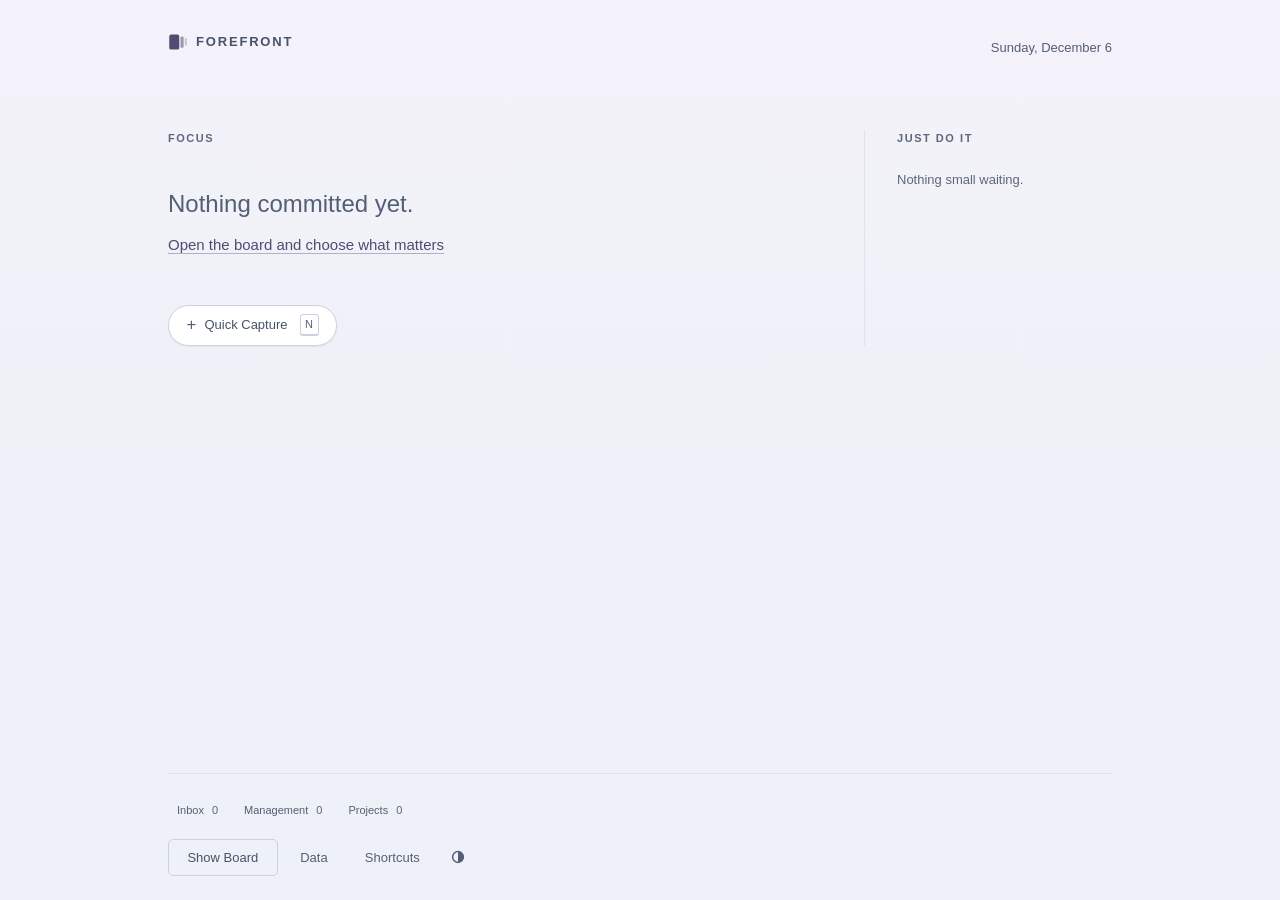
==== forefront.html @ 7439f14d "Ship the whole app as one file, and stop implying a server is required A user reading the README con" ====
<!--
  Forefront — the entire application in one file.

  GENERATED by tools/build-single-file.js. Do not edit this file; edit the
  sources in css/ and js/ and build it again. It is byte-identical to opening
  index.html from the full folder, with the two stylesheets and eleven scripts
  inlined in place.

  No build step is needed to RUN Forefront — the folder works as it is. This
  file exists for machines where you cannot install anything and would rather
  keep one file in a synced folder than a directory of them.

  Everything still runs locally in your browser. It makes no network requests
  of any kind and sends nothing anywhere.
-->
<!DOCTYPE html>
<html lang="en" data-accent="slate">
<head>
  <meta charset="utf-8">
  <meta name="viewport" content="width=device-width, initial-scale=1">
  <title>Forefront</title>
  <meta name="description" content="Keep what matters in front of you.">
  <meta name="color-scheme" content="light dark">

  <!-- The theme, applied before the first paint.

       Every other script in this file is a deferred classic script, and this
       one deliberately is not. Deferred scripts run after the document is
       parsed, which is late enough for the browser to have painted a white
       page — so a dark-mode user opening their start page twenty times a day
       would get twenty white flashes. There is no way to fix that from inside
       the boot sequence; it has to happen here.

       js/theme.js is the authority on the theme and duplicates this logic.
       Keeping these eight lines in step with it is the price of no flash. The
       key below is C.LS_THEME_KEY in js/constants.js. -->
  <script>
    (function () {
      var pref = 'system';
      try {
        var stored = localStorage.getItem('forefront.theme.v1');
        if (stored === 'light' || stored === 'dark' || stored === 'system') pref = stored;
      } catch (e) { /* Safari refuses storage to file:// pages; follow the system */ }
      var dark = pref === 'dark' || (pref === 'system' && window.matchMedia &&
                 window.matchMedia('(prefers-color-scheme: dark)').matches);
      var root = document.documentElement;
      root.setAttribute('data-theme', dark ? 'dark' : 'light');
      root.setAttribute('data-theme-pref', pref);
    })();
  </script>

  <!-- No network requests, ever. No fonts, no analytics, no CDN. Forefront
       works identically offline and on a plane. -->
  <style>
/* ===== css/tokens.css ===== */
/**
 * Forefront — design tokens.
 *
 * Every colour, size and spacing value in the application is named here. No
 * component stylesheet contains a literal colour. Dropping in a completely
 * different professional palette should mean editing this file and nothing
 * else.
 *
 * Two themes: light, and the dark block near the foot of this file. Every token
 * that carries colour is defined in both. Nothing else about the app changes —
 * no layout, no type, no hierarchy — so a screenshot of one is the other with
 * the lights off.
 *
 * Contrast: every text token clears WCAG AA (4.5:1) against EVERY surface it
 * can land on — white, the page, the subtle surface, the hover fill, the two
 * meaning washes and all five weekly washes — not merely against white. Worst
 * case of that set, in light:
 *
 *   --text-primary    #172033   14.6:1
 *   --text-secondary  #475569    6.8:1
 *   --text-muted      #55637a    5.5:1
 *   --text-faint      #5f6d80    4.7:1
 *
 * There is deliberately no sub-AA tier. An earlier draft had one, annotated
 * "decoration only, never information", and then used it for dates, counts,
 * hints and a button label — which is how that kind of token always ends up
 * being used. Quietness here comes from size and weight instead.
 *
 * Two themes × five accent families × every surface is several hundred pairs,
 * which is more than anyone will re-check by hand after nudging one hex, so it
 * is checked mechanically:  node tools/check-contrast.js
 */

:root {
  /* Tells the browser to render form controls, scrollbars and the <dialog>
     backdrop to match. Without it, dark mode has light scrollbars. */
  color-scheme: light;

  /* ---- Surfaces ---------------------------------------------------- */
  --bg-page:           #eef1f7;
  --bg-surface:        #ffffff;
  --bg-surface-subtle: #e6ebf3;
  --bg-overlay:        rgba(20, 28, 45, 0.30);

  /* The fill under a hovered button, count or menu row. Separate from
     --bg-surface-subtle, which it matches exactly here, because the two want
     opposite things in dark: a recessed panel goes darker, a hover goes
     lighter. Sharing one token made hovering a card's menu row dim it. */
  --bg-hover:          #e2e8f2;

  /* ---- Text -------------------------------------------------------- */
  --text-primary:   #1a2436;
  --text-secondary: #465369;
  --text-muted:     #545f75;
  --text-faint:     #5b677d;
  --text-inverse:   #ffffff;

  /* ---- Accents ----------------------------------------------------- *
   * Overridden per week by the [data-accent] blocks at the foot of this
   * file. Only these four move; everything above stays fixed so that
   * contrast and hierarchy never change with the week.                  */
  --accent-primary:   #3d5a80;
  --accent-strong:    #2d4562;
  --accent-secondary: #6a4a58;
  --focus-wash:       #f2f5fb;

  /* ---- Lines and depth --------------------------------------------- */
  --border-subtle:  #dee4ef;
  --border-muted:   #cad2e0;
  --border-strong:  #aab4c6;

  /* The soft halo on a focused text field. Kept out of the weekly rotation:
     it is three translucent pixels and nobody will ever notice it change hue,
     but every family would need a value and one of them would drift. */
  --ring:           rgba(61, 90, 128, 0.16);
  --shadow-card:    0 1px 2px rgba(20, 28, 45, 0.06);
  --shadow-raised:  0 2px 5px rgba(20, 28, 45, 0.08);
  --shadow-drag:    0 10px 26px rgba(20, 28, 45, 0.18);
  --shadow-dialog:  0 18px 48px rgba(20, 28, 45, 0.22);

  /* ---- Meaning ----------------------------------------------------- */
  --danger:      #97303c;
  --danger-wash: #fbf2f3;
  --ok:          #2c6a51;
  --warn:        #825c19;
  --warn-wash:   #fbf6ed;

  /* ---- Type -------------------------------------------------------- *
   * A system stack. Segoe UI on Windows 11, SF on macOS. No web fonts,
   * so nothing to download and nothing to fail offline.                 */
  --font-ui: -apple-system, BlinkMacSystemFont, "Segoe UI Variable Text",
             "Segoe UI", Roboto, "Helvetica Neue", Arial, sans-serif;

  --size-xs:  0.6875rem;   /* 11px — ages, counts             */
  --size-sm:  0.8125rem;   /* 13px — secondary labels         */
  --size-md:  0.9375rem;   /* 15px — card titles, body        */
  --size-lg:  1.0625rem;   /* 17px — lane headings            */
  --size-input: 1.25rem;   /* 20px — Quick Capture, still note-sized  */
  --size-xl:  1.5rem;      /* 24px — commitments              */
  --size-2xl: 1.875rem;    /* 30px — commitments, roomy       */

  --weight-normal: 400;
  --weight-medium: 500;
  --weight-semi:   600;

  --leading-tight: 1.25;
  --leading-normal: 1.5;
  --tracking-wide: 0.08em;
  --tracking-wider: 0.14em;

  /* ---- Space ------------------------------------------------------- */
  --space-1: 0.25rem;
  --space-2: 0.5rem;
  --space-3: 0.75rem;
  --space-4: 1rem;
  --space-5: 1.5rem;
  --space-6: 2rem;
  --space-7: 3rem;
  --space-8: 4.5rem;

  --radius-sm: 3px;
  --radius-md: 5px;
  --radius-lg: 8px;

  /* ---- Board geometry ---------------------------------------------- */
  --lane-base-width: 17.5rem;
  --lane-gap: var(--space-4);
  --board-max: 96rem;
  --focus-max: 62rem;
  --focus-aside: 15.5rem;

  /* ---- Motion ------------------------------------------------------ */
  --ease: cubic-bezier(0.2, 0, 0.2, 1);
  --dur-fast: 90ms;
  --dur-normal: 160ms;
  --dur-view: 220ms;
}

/**
 * Weekly accent families.
 *
 * One is chosen from the calendar week number, so Forefront looks very slightly
 * different on Monday than it did the Monday before, and identical all week on
 * every machine. Nothing moves and no text changes contrast — only the accent
 * hue and the wash behind Focus. It is enough to stop the page becoming
 * wallpaper and not enough to notice as a "theme".
 *
 * All five are cool — blue, teal-blue, indigo, grey-blue, violet-grey. Two of
 * them used to be maroon and burgundy, on the theory that warmth added
 * variety; what it actually added was one week in five that felt like a
 * different, slightly agitated application. Variety inside a narrow, calm
 * range is the point. If a family ever needs replacing, replace it with
 * another cool one.
 *
 * Turn it off with WEEKLY_ACCENT_ROTATION in js/constants.js.
 */

[data-accent="slate"] {
  --accent-primary:   #3d5a80;
  --accent-strong:    #2d4562;
  --accent-secondary: #6a4a58;
  --focus-wash:       #f2f5fb;
}

[data-accent="steel"] {
  --accent-primary:   #345f79;
  --accent-strong:    #264858;
  --accent-secondary: #6a4a58;
  --focus-wash:       #eff5f8;
}

[data-accent="navy"] {
  --accent-primary:   #37477a;
  --accent-strong:    #283459;
  --accent-secondary: #644562;
  --focus-wash:       #f1f2fb;
}

[data-accent="stone"] {
  --accent-primary:   #47566c;
  --accent-strong:    #35414f;
  --accent-secondary: #6a4a58;
  --focus-wash:       #f1f3f8;
}

[data-accent="heather"] {
  --accent-primary:   #524a70;
  --accent-strong:    #3d3754;
  --accent-secondary: #644562;
  --focus-wash:       #f4f2fa;
}

/* ==================================================================
   Dark
   ==================================================================

   `data-theme` on <html> always holds the RESOLVED theme — "light" or "dark",
   never "system". js/theme.js resolves the preference, and an inline script in
   index.html sets the attribute before the first paint. That is why there is
   no `@media (prefers-color-scheme: dark)` copy of this block: duplicating a
   palette this size is how the two halves drift apart.

   Three things are genuinely different here, rather than inverted:

   1. Elevation comes from surface lightness, not shadow. A card is LIGHTER
      than the page; on light it is white against grey and lifted by a shadow.
      The shadows below still exist, but they are near-black and doing much
      less work.
   2. --text-inverse is dark. A primary button in dark mode is a light accent
      with dark text on it, which is the only way to keep a filled control
      readable without a fluorescent blue.
   3. Neither end is pure. The page is not #000 and the brightest text is not
      #fff: maximum contrast on a large dark field produces halation, where
      light text visibly bleeds into the background. Roughly 14:1 rather than
      21:1 is more comfortable to read for an hour and still clears AA twice
      over.                                                                   */

:root[data-theme="dark"] {
  color-scheme: dark;

  /* ---- Surfaces ---------------------------------------------------- */
  --bg-page:           #11151d;
  --bg-surface:        #1a1f2a;
  --bg-surface-subtle: #161b24;
  --bg-hover:          #252c3a;
  --bg-overlay:        rgba(4, 6, 11, 0.68);

  /* ---- Text -------------------------------------------------------- */
  --text-primary:   #e6ebf5;
  --text-secondary: #b6c1d3;
  --text-muted:     #a1adc0;
  --text-faint:     #919eb3;
  --text-inverse:   #101520;

  /* ---- Accents ----------------------------------------------------- */
  --accent-primary:   #8aaad4;
  --accent-strong:    #a8c0e2;
  --accent-secondary: #d3a0b0;
  --focus-wash:       #161c28;

  /* ---- Lines and depth --------------------------------------------- */
  --border-subtle:  #242b38;
  --border-muted:   #313949;
  --border-strong:  #4a5568;
  --shadow-card:    0 1px 2px rgba(0, 0, 0, 0.40);
  --shadow-raised:  0 2px 6px rgba(0, 0, 0, 0.46);
  --shadow-drag:    0 12px 30px rgba(0, 0, 0, 0.58);
  --shadow-dialog:  0 20px 54px rgba(0, 0, 0, 0.62);
  --ring:           rgba(138, 170, 214, 0.24);

  /* ---- Meaning ----------------------------------------------------- */
  --danger:      #ee98a4;
  --danger-wash: #29181d;
  --ok:          #79c8a2;
  --warn:        #e0b25f;
  --warn-wash:   #282114;
}

/**
 * The weekly accent families again, in dark.
 *
 * Specificity does the work: [data-accent="x"] is one attribute selector,
 * :root[data-theme="dark"] is two, and :root[data-theme="dark"][data-accent="x"]
 * is three — so the light weekly block never leaks into dark, whatever order
 * the attributes end up in.
 *
 * Same rule as the light set: hue moves, hierarchy does not. Each family's
 * --accent-primary is bright enough to be link text on the darkest surface and
 * to carry dark --text-inverse when it is a button fill, and each --focus-wash
 * is a lift of about one step above --bg-page — felt rather than seen.
 */

:root[data-theme="dark"][data-accent="slate"] {
  --accent-primary:   #8aaad4;
  --accent-strong:    #a8c0e2;
  --accent-secondary: #d3a0b0;
  --focus-wash:       #161c28;
}

:root[data-theme="dark"][data-accent="steel"] {
  --accent-primary:   #7cadc9;
  --accent-strong:    #9cc5db;
  --accent-secondary: #d3a0b0;
  --focus-wash:       #141c22;
}

:root[data-theme="dark"][data-accent="navy"] {
  --accent-primary:   #97a6dd;
  --accent-strong:    #b2bfe9;
  --accent-secondary: #cf9cc2;
  --focus-wash:       #171a2a;
}

:root[data-theme="dark"][data-accent="stone"] {
  --accent-primary:   #a2aec4;
  --accent-strong:    #bcc5d6;
  --accent-secondary: #d3a0b0;
  --focus-wash:       #1a1e26;
}

:root[data-theme="dark"][data-accent="heather"] {
  --accent-primary:   #a9a3c6;
  --accent-strong:    #c2bdda;
  --accent-secondary: #cf9cc2;
  --focus-wash:       #1b1924;
}
  </style>
  <style>
/* ===== css/styles.css ===== */
/**
 * Forefront — components.
 *
 * Every colour here comes from a token in tokens.css. If you find a literal hex
 * value below, it is a bug.
 *
 * The organising idea: hierarchy is made from type size, weight, spacing and
 * muted colour — not from borders, fills or badges. Management and Projects are
 * not given competing brand colours, because two loud lanes are the same as no
 * hierarchy at all.
 */

/* ==================================================================
   Reset and base
   ================================================================== */

*, *::before, *::after { box-sizing: border-box; }

html { -webkit-text-size-adjust: 100%; }

body {
  margin: 0;
  min-height: 100vh;
  background: var(--bg-page);
  color: var(--text-primary);
  font-family: var(--font-ui);
  font-size: var(--size-md);
  line-height: var(--leading-normal);
  -webkit-font-smoothing: antialiased;
}

h1, h2, h3, p, dl, dd, ol, ul, figure { margin: 0; }
ol, ul { padding: 0; list-style: none; }

button, input, textarea, select { font: inherit; color: inherit; }

kbd {
  font-family: var(--font-ui);
  font-size: 0.9em;
  font-weight: var(--weight-medium);
  padding: 0.1em 0.42em;
  border: 1px solid var(--border-muted);
  border-bottom-width: 2px;
  border-radius: var(--radius-sm);
  background: var(--bg-surface);
  color: var(--text-secondary);
  white-space: nowrap;
}

.sr-only {
  position: absolute;
  width: 1px; height: 1px;
  padding: 0; margin: -1px;
  overflow: hidden;
  clip: rect(0 0 0 0);
  clip-path: inset(50%);
  white-space: nowrap;
  border: 0;
}

/* One focus treatment everywhere, always visible when reached by keyboard. */
:focus-visible {
  outline: 2px solid var(--accent-primary);
  outline-offset: 2px;
  border-radius: var(--radius-sm);
}
:focus:not(:focus-visible) { outline: none; }

.noscript {
  max-width: 32rem;
  margin: var(--space-8) auto;
  padding: var(--space-5);
  background: var(--bg-surface);
  border: 1px solid var(--border-subtle);
  border-radius: var(--radius-lg);
}

/* ==================================================================
   Buttons and links
   ================================================================== */

.btn {
  display: inline-flex;
  align-items: center;
  gap: var(--space-2);
  padding: 0.4rem 0.85rem;
  border: 1px solid transparent;
  border-radius: var(--radius-md);
  background: transparent;
  color: var(--text-secondary);
  font-size: var(--size-sm);
  font-weight: var(--weight-medium);
  cursor: pointer;
  white-space: nowrap;
  transition: background var(--dur-fast) var(--ease),
              color var(--dur-fast) var(--ease),
              border-color var(--dur-fast) var(--ease);
}
.btn:hover { background: var(--bg-hover); color: var(--text-primary); }
.btn:disabled { opacity: 0.4; cursor: default; }
.btn:disabled:hover { background: transparent; color: var(--text-secondary); }

.btn--primary {
  background: var(--accent-primary);
  border-color: var(--accent-primary);
  color: var(--text-inverse);
}
.btn--primary:hover { background: var(--accent-strong); border-color: var(--accent-strong); color: var(--text-inverse); }

.btn--quiet { border-color: var(--border-muted); background: var(--bg-surface); }
.btn--quiet:hover { border-color: var(--border-strong); background: var(--bg-surface); }

.btn--ghost {
  border-color: var(--border-muted);
  color: var(--text-secondary);
  padding: 0.5rem 1.15rem;
}
.btn--ghost:hover { border-color: var(--accent-primary); color: var(--accent-primary); background: transparent; }

.btn--faint { color: var(--text-muted); font-weight: var(--weight-normal); }
.btn--faint:hover { color: var(--text-secondary); }

.btn--danger { background: var(--danger); border-color: var(--danger); color: var(--text-inverse); }
.btn--danger:hover { background: var(--danger); filter: brightness(0.92); color: var(--text-inverse); }

.btn--small { padding: 0.25rem 0.6rem; font-size: var(--size-xs); }

/* A square button holding one 16-unit glyph. Used by the theme control, which
   sits in the same row as Data and Shortcuts and must not out-shout them. */
.btn--icon { padding: 0.4rem; }
.btn--icon .icon { width: 1rem; height: 1rem; }

/* Icons inherit colour and are sized by whatever contains them. The two older
   tick call-sites set their own size and still win on specificity. */
.icon {
  display: block;
  flex: none;
  width: 1em;
  height: 1em;
}

.link {
  padding: 0;
  border: 0;
  background: none;
  color: var(--accent-primary);
  font-size: inherit;
  cursor: pointer;
  text-decoration: underline;
  text-underline-offset: 0.18em;
  text-decoration-thickness: 1px;
  text-decoration-color: var(--border-strong);
}
.link:hover { text-decoration-color: currentColor; }
.link--small { font-size: var(--size-xs); }
.link--danger { color: var(--danger); }

/* ==================================================================
   Wordmark
   ================================================================== */

/* Sized to be read, not hunted for. This is the only thing on the page that
   says which application you are looking at, and at 11px in --text-muted it
   was quiet enough to disappear — which is the wrong kind of restraint for a
   browser start page sitting in a row of open tabs. */
.wordmark {
  display: inline-flex;
  align-items: center;
  gap: var(--space-2);
  font-size: var(--size-sm);
  font-weight: var(--weight-semi);
  letter-spacing: var(--tracking-wider);
  text-transform: uppercase;
  color: var(--text-secondary);
}
.wordmark--button {
  padding: 0; border: 0; background: none; cursor: pointer;
}
.wordmark--button:hover { color: var(--accent-primary); }

/* The mark carries the weekly accent while the word stays in secondary text.
   It is the one place the rotation is allowed to be the brightest thing on
   screen — at 20px beside a 13px word, that is identity, not decoration. */
.wordmark__mark {
  width: 1.25rem;
  height: 1.25rem;
  color: var(--accent-primary);
}

/* ==================================================================
   Focus View
   ==================================================================
   The default page. Deliberately mostly empty. The commitments are the
   only thing set at a size you read from across the desk; everything
   else is small, muted and out of the way.                            */

/* The weekly wash sits on the page itself, full width. Painting it on the
   centred column instead leaves a visible rectangle with hard edges. */
body[data-view="focus"] {
  /* The colour is named explicitly: the `background` shorthand resets
     background-color to transparent, which leaves a visible seam where the
     gradient stops and the untinted canvas begins. */
  background: linear-gradient(var(--focus-wash), var(--bg-page) 32rem) no-repeat var(--bg-page);
  background-attachment: fixed;
}

.focus {
  min-height: 100vh;
  display: flex;
  flex-direction: column;
  max-width: var(--focus-max);
  margin: 0 auto;
  padding: var(--space-6) var(--space-5) var(--space-5);
}

.focus__header {
  display: flex;
  align-items: baseline;
  justify-content: space-between;
  gap: var(--space-4);
}

.focus__date {
  font-size: var(--size-sm);
  color: var(--text-muted);
}

/* Deliberately not vertically centred. Centring three short lines in a 1080px
   viewport leaves them adrift in the middle of nowhere; sitting them where the
   eye already lands reads as composed rather than empty. */
.focus__body {
  display: grid;
  grid-template-columns: minmax(0, 1fr) var(--focus-aside);
  gap: var(--space-7);
  padding: var(--space-8) 0 var(--space-6);
}

/* The aside stretches to the height of the commitments so its rule runs the
   length of the column rather than stopping under the last chore. */
.focus__aside {
  padding-left: var(--space-6);
  border-left: 1px solid var(--border-subtle);
}

.focus__label {
  font-size: var(--size-xs);
  font-weight: var(--weight-semi);
  letter-spacing: var(--tracking-wider);
  text-transform: uppercase;
  color: var(--text-faint);
  margin-bottom: var(--space-5);
}

/* ---- Commitments ---- */

.commitments {
  display: flex;
  flex-direction: column;
  gap: var(--space-5);
}

.commitment {
  position: relative;
  display: flex;
  align-items: baseline;
  gap: var(--space-3);
  padding: var(--space-1) 0;
  border-radius: var(--radius-md);
  cursor: default;
}

.commitment__text {
  flex: 1;
  display: flex;
  align-items: baseline;
  gap: 0.3rem;
  min-width: 0;
}

.commitment__title {
  font-size: var(--size-2xl);
  font-weight: var(--weight-normal);
  line-height: var(--leading-tight);
  letter-spacing: -0.011em;
  color: var(--text-primary);
  text-wrap: balance;
  /* A pasted URL is one very long word. Without this it refuses to wrap and
     drags the whole page into horizontal scrolling. */
  overflow-wrap: anywhere;
}

.commitment__age {
  flex-shrink: 0;
  min-width: 2.6rem;
  text-align: right;
  font-size: var(--size-xs);
  color: var(--text-muted);
  font-variant-numeric: tabular-nums;
}

/* The done control sits in the left margin and only resolves on hover or
   keyboard focus, so the resting page is nothing but the commitments. */
/* Hanging in the margin, outside the text column, so the commitments
   themselves line up with the label above them. */
.commitment__done {
  position: absolute;
  left: calc(var(--space-6) * -1);
  top: 0.35em;
  width: 1.4rem;
  height: 1.4rem;
  display: grid;
  place-items: center;
  padding: 0;
  border: 1px solid var(--border-muted);
  border-radius: 50%;
  background: var(--bg-surface);
  color: var(--accent-primary);
  cursor: pointer;
  opacity: 0;
  transition: opacity var(--dur-normal) var(--ease),
              border-color var(--dur-fast) var(--ease),
              background var(--dur-fast) var(--ease);
}
.commitment__done svg { width: 0.85rem; height: 0.85rem; }

.commitment:hover .commitment__done,
.commitment:focus-within .commitment__done,
.commitment__done:focus-visible { opacity: 1; }

.commitment__done:hover {
  border-color: var(--accent-primary);
  background: var(--focus-wash);
}

.focus__extra,
.focus__nudge {
  margin-top: var(--space-5);
  font-size: var(--size-sm);
  color: var(--text-muted);
}
.focus__nudge { margin-top: var(--space-2); color: var(--text-faint); }

.focus__empty { padding: var(--space-4) 0; }
.focus__empty-line {
  font-size: var(--size-xl);
  color: var(--text-muted);
  margin-bottom: var(--space-3);
}

/* ---- Quick Capture control ---- */

/* Capture belongs with the commitments — it is the next thing you might do,
   not a footer control. Left edge shared with everything else in the column. */
.focus__capture {
  display: flex;
  padding: var(--space-6) 0 0;
}

/* ---- Just Do It, beside the commitments ----
   Everything here is sized to lose to the commitments on purpose: body text
   against 30px, secondary against primary, a hairline instead of a panel. If
   this column ever starts competing for attention, shrink it — do not grow
   the commitments to match. */

.quick {
  display: flex;
  flex-direction: column;
  gap: var(--space-3);
}

.quick__item {
  display: flex;
  align-items: flex-start;
  gap: var(--space-2);
  border-radius: var(--radius-sm);
  cursor: default;
}

.quick__title {
  font-size: var(--size-sm);
  line-height: var(--leading-normal);
  color: var(--text-secondary);
  /* A pasted URL is one very long word, and this column is narrow. */
  overflow-wrap: anywhere;
}

/* Hidden until hover or keyboard focus, exactly like a commitment's tick.
   Five permanently visible circles beside three commitments would be five
   things competing with the only three that matter. Space is reserved either
   way so nothing shifts when they appear. */
.quick__done {
  flex: none;
  width: 1rem;
  height: 1rem;
  margin-top: 0.16rem;
  display: grid;
  place-items: center;
  padding: 0;
  border: 1px solid var(--border-muted);
  border-radius: 50%;
  background: none;
  color: var(--text-faint);
  cursor: pointer;
  opacity: 0;
  transition: opacity var(--dur-normal) var(--ease), color var(--dur-fast) var(--ease);
}
.quick__done svg { width: 0.6rem; height: 0.6rem; }
.quick__item:hover .quick__done,
.quick__item:focus-within .quick__done { opacity: 1; }
.quick__done:hover { color: var(--accent-primary); border-color: var(--accent-primary); }

.quick__empty {
  font-size: var(--size-sm);
  color: var(--text-faint);
}

.quick__more {
  margin-top: var(--space-4);
  padding: 0;
  border: 0;
  background: none;
  font-size: var(--size-xs);
  color: var(--text-muted);
  cursor: pointer;
}
.quick__more:hover { color: var(--accent-primary); }

.capture-button {
  display: inline-flex;
  align-items: center;
  gap: var(--space-2);
  padding: 0.55rem 1.1rem;
  border: 1px solid var(--border-muted);
  border-radius: 999px;
  background: var(--bg-surface);
  color: var(--text-secondary);
  font-size: var(--size-sm);
  cursor: pointer;
  box-shadow: var(--shadow-card);
  transition: border-color var(--dur-fast) var(--ease),
              color var(--dur-fast) var(--ease),
              box-shadow var(--dur-fast) var(--ease);
}
.capture-button:hover {
  border-color: var(--accent-primary);
  color: var(--accent-primary);
  box-shadow: var(--shadow-raised);
}
.capture-button__plus { font-size: 1.05rem; line-height: 1; color: var(--text-muted); }
.capture-button:hover .capture-button__plus { color: var(--accent-primary); }
.capture-button__key {
  margin-left: var(--space-1);
  font-size: var(--size-xs);
  color: var(--text-muted);
}

/* ---- Footer counts ---- */

.focus__footer {
  display: flex;
  flex-direction: column;
  gap: var(--space-4);
  margin-top: auto;          /* the counts sit at the foot of the page */
  padding-top: var(--space-5);
  border-top: 1px solid var(--border-subtle);
}

.counts {
  display: flex;
  flex-wrap: wrap;
  gap: var(--space-2);
}

/* Counts are readable but not inviting. They report that a backlog exists;
   they are not meant to pull you into it every morning. */
.count {
  display: inline-flex;
  align-items: baseline;
  gap: var(--space-2);
  padding: 0.2rem 0.5rem;
  border: 1px solid transparent;
  border-radius: var(--radius-sm);
  background: none;
  cursor: pointer;
  transition: background var(--dur-fast) var(--ease);
}
.count:hover { background: var(--bg-hover); }
.count__label { font-size: var(--size-xs); color: var(--text-muted); }
.count__value {
  font-size: var(--size-xs);
  font-weight: var(--weight-semi);
  color: var(--text-secondary);
  font-variant-numeric: tabular-nums;
}
.count--zero .count__value { color: var(--text-faint); font-weight: var(--weight-normal); }

.focus__actions {
  display: flex;
  align-items: center;
  gap: var(--space-2);
  flex-wrap: wrap;
}

/* ==================================================================
   Weekly review prompt and indicator
   ================================================================== */

.review-prompt {
  display: flex;
  align-items: center;
  justify-content: space-between;
  gap: var(--space-4);
  flex-wrap: wrap;
  margin-top: var(--space-5);
  padding: var(--space-4) var(--space-5);
  background: var(--bg-surface);
  border: 1px solid var(--border-subtle);
  border-left: 2px solid var(--accent-primary);
  border-radius: var(--radius-md);
  box-shadow: var(--shadow-card);
}
.review-prompt__title { font-size: var(--size-md); font-weight: var(--weight-semi); }
.review-prompt__sub { font-size: var(--size-sm); color: var(--text-muted); }
.review-prompt__actions { display: flex; gap: var(--space-2); flex-wrap: wrap; }

/* What is left after "Later". A word, in muted text, and nothing more. */
.review-indicator {
  margin-left: auto;
  padding: 0.2rem 0.5rem;
  border: 0;
  background: none;
  color: var(--text-faint);
  font-size: var(--size-xs);
  cursor: pointer;
}
.review-indicator:hover { color: var(--accent-primary); }

/* ==================================================================
   Board View
   ================================================================== */

.board {
  min-height: 100vh;
  display: flex;
  flex-direction: column;
  padding: var(--space-5) var(--space-5) var(--space-6);
  max-width: var(--board-max);
  margin: 0 auto;
  width: 100%;
}

.board__header {
  display: flex;
  align-items: center;
  justify-content: space-between;
  gap: var(--space-4);
  padding-bottom: var(--space-4);
}
.board__actions { display: flex; align-items: center; gap: var(--space-2); flex-wrap: wrap; }

/* ---- Inbox: a strip, not a column ----
   Inbox is a holding pen you empty, not a place work lives. Making it a
   sixth column would quietly turn it into another backlog. */

.inbox {
  margin-bottom: var(--space-5);
  padding: var(--space-3) var(--space-4) var(--space-4);
  background: var(--bg-surface-subtle);
  border: 1px solid var(--border-subtle);
  border-radius: var(--radius-lg);
}
.inbox--empty { background: transparent; border-style: dashed; }

.inbox__bar {
  display: flex;
  align-items: baseline;
  gap: var(--space-3);
  margin-bottom: var(--space-3);
}
.inbox__heading {
  display: flex;
  align-items: baseline;
  gap: var(--space-2);
  font-size: var(--size-xs);
  font-weight: var(--weight-semi);
  letter-spacing: var(--tracking-wide);
  text-transform: uppercase;
  color: var(--text-secondary);
}
.inbox__count { color: var(--text-muted); font-variant-numeric: tabular-nums; }
.inbox__hint { font-size: var(--size-xs); color: var(--text-muted); }

.inbox__list {
  display: flex;
  gap: var(--space-3);
  overflow-x: auto;
  overflow-y: hidden;
  padding-bottom: var(--space-2);
  min-height: 3.5rem;
  scrollbar-width: thin;
}
.inbox__list > .card { flex: 0 0 16rem; }

/* ---- Lanes ---- */

/* The lane area scrolls as one surface, in both directions.
   `overflow-y: visible` cannot be combined with `overflow-x: auto` — CSS
   computes it to `auto` regardless — so the vertical scroll container exists
   whether or not it is asked for. It is claimed deliberately here: it is what
   makes the sticky lane headings work, and js/dragdrop.js autoscrolls this
   element rather than the window because of it. */
.board__scroller {
  flex: 1;
  min-height: 0;
  overflow: auto;
  padding-bottom: var(--space-3);
  scrollbar-width: thin;
  overscroll-behavior: contain;
}

.board__lanes {
  display: flex;
  gap: var(--lane-gap);
  align-items: flex-start;
  min-height: 22rem;
}

/* Width comes from the lane's weight in constants.js. Just Do It is narrower
   and In Progress wider, so a stack of trivial chores cannot out-shout one
   hard piece of work simply by being longer. On a laptop the board scrolls
   sideways rather than crushing the columns to an unreadable width. */
.lane {
  flex: 0 0 calc(var(--lane-base-width) * var(--lane-weight, 1));
  display: flex;
  flex-direction: column;
  min-width: 0;
}

/* Sticky, so the lane you are dragging into is still named when a long
   Management column has scrolled its heading off the top. */
.lane__header {
  position: sticky;
  top: 0;
  z-index: 2;
  display: flex;
  align-items: baseline;
  gap: var(--space-2);
  padding: var(--space-2) var(--space-2) var(--space-3);
  border-bottom: 1px solid var(--border-subtle);
  margin-bottom: var(--space-3);
  background: var(--bg-page);
}
.lane__title {
  font-size: var(--size-sm);
  font-weight: var(--weight-semi);
  letter-spacing: var(--tracking-wide);
  text-transform: uppercase;
  color: var(--text-secondary);
}
.lane__count {
  font-size: var(--size-xs);
  color: var(--text-muted);
  font-variant-numeric: tabular-nums;
}
.lane__note {
  margin-left: auto;
  font-size: var(--size-xs);
  color: var(--text-faint);
}
/* Only for a board that arrived over the commitment limit through an import.
   It asks for one specific action, so it is allowed to be the loudest small
   thing on the board — which at 11px is not very loud. */
.lane__note--over { color: var(--warn); font-weight: var(--weight-medium); }

.lane__list {
  display: flex;
  flex-direction: column;
  gap: var(--space-2);
  min-height: 6rem;
  padding-bottom: var(--space-5);
}

.lane__empty {
  padding: var(--space-4) var(--space-3);
  font-size: var(--size-sm);
  color: var(--text-faint);
}
.lane__empty--inbox { padding: var(--space-2) var(--space-1); }

/* In Progress: the one lane that gets deliberate emphasis, because it is
   the one that drives Focus. */
.lane--emphasis .lane__header { border-bottom-color: var(--accent-primary); }
.lane--emphasis .lane__title { color: var(--accent-primary); }
.lane--emphasis .lane__list {
  padding: var(--space-2);
  margin: calc(var(--space-2) * -1);
  border-radius: var(--radius-lg);
  background: var(--focus-wash);
}

/* Just Do It: lighter, narrower, quieter. Not broken — secondary. */
.lane--secondary .lane__title { color: var(--text-muted); }
.lane--secondary .card { padding: var(--space-2) var(--space-3); }
.lane--secondary .card__title { font-size: var(--size-sm); color: var(--text-secondary); }

/* Done: short-term closure, not storage. Muted, but solid — a dashed border
   reads as "unfinished", which is the opposite of what this lane means.
   The title stays at --text-secondary so completed work is still legible. */
.lane--terminal .card {
  background: var(--bg-surface-subtle);
  border-color: var(--border-subtle);
  box-shadow: none;
}
.lane--terminal .card__title { color: var(--text-secondary); }

/* ==================================================================
   Cards
   ================================================================== */

.card {
  position: relative;
  display: flex;
  align-items: flex-start;
  gap: var(--space-2);
  padding: var(--space-3);
  background: var(--bg-surface);
  border: 1px solid var(--border-subtle);
  border-radius: var(--radius-md);
  box-shadow: var(--shadow-card);
  cursor: default;
  /* Vertical panning still scrolls the page on a touchscreen; a drag needs a
     press-and-hold, which js/dragdrop.js implements. */
  touch-action: pan-y;
  transition: border-color var(--dur-fast) var(--ease),
              box-shadow var(--dur-fast) var(--ease);
}
.card:hover { border-color: var(--border-muted); box-shadow: var(--shadow-raised); }

.card__body { flex: 1; min-width: 0; }

.card__title {
  font-size: var(--size-md);
  line-height: var(--leading-tight);
  color: var(--text-primary);
  overflow-wrap: anywhere;
}

.card__notes {
  margin-top: var(--space-1);
  font-size: var(--size-xs);
  line-height: var(--leading-normal);
  color: var(--text-muted);
  display: -webkit-box;
  -webkit-line-clamp: 2;
  line-clamp: 2;
  -webkit-box-orient: vertical;
  overflow: hidden;
}

/* Age is information, not an alarm. Small and muted, but still AA-legible —
   quiet comes from size and weight, never from unreadable contrast.

   The column keeps its width whatever the string is. Without that, a card
   ageing from "today" to "1d" overnight would reflow its own title, and the
   ages down the right edge of a lane would sit at a different x on every row
   instead of stacking into one register you can read at a glance. */
.card__age {
  flex-shrink: 0;
  min-width: 2.6rem;
  text-align: right;
  font-size: var(--size-xs);
  color: var(--text-muted);
  font-variant-numeric: tabular-nums;
  padding-top: 0.1rem;
}

/* Done reads "yesterday" and "3d ago", which need more room than a lane of
   plain day counts. */
.lane--terminal .card__age { min-width: 4.5rem; }

.card__done,
.card__menu {
  flex-shrink: 0;
  display: grid;
  place-items: center;
  padding: 0;
  border: 0;
  background: none;
  color: var(--text-faint);
  cursor: pointer;
  opacity: 0;
  transition: opacity var(--dur-normal) var(--ease), color var(--dur-fast) var(--ease);
}
.card__done { width: 1.15rem; height: 1.15rem; margin-top: 0.08rem; border: 1px solid var(--border-muted); border-radius: 50%; }
.card__done svg { width: 0.72rem; height: 0.72rem; }
.card__done:hover { color: var(--accent-primary); border-color: var(--accent-primary); }

.card__menu { width: 1.3rem; height: 1.3rem; border-radius: var(--radius-sm); letter-spacing: 0.05em; }
.card__menu:hover { color: var(--text-secondary); background: var(--bg-hover); }

.card:hover .card__done,
.card:hover .card__menu,
.card:focus-within .card__done,
.card:focus-within .card__menu,
.card__done:focus-visible,
.card__menu:focus-visible { opacity: 1; }

/* Where there is no hover — a touchscreen laptop, a tablet — reveal-on-hover
   means never revealed. Show the controls outright instead. */
@media (hover: none) {
  .card__done, .card__menu, .commitment__done, .quick__done { opacity: 1; }
}

/* The top three in In Progress: what Focus will actually show. */
.card--focus { border-left: 2px solid var(--accent-primary); }

/* Marked only during the Prune step of the weekly review. */
.card--stale .card__age {
  color: var(--accent-secondary);
  font-weight: var(--weight-semi);
}

.card--done .card__age { color: var(--text-faint); }

/* ---- Drag states ---- */

body.is-dragging { cursor: grabbing; user-select: none; }
body.is-dragging .card { cursor: grabbing; }

/* The real card, sitting in the slot it would land in. The lanes open up
   around it as you move, so what you see is what you get. */
.card--placeholder {
  opacity: 0.34;
  box-shadow: none;
  border-style: dashed;
}
.card--placeholder .card__done,
.card--placeholder .card__menu { opacity: 0 !important; }

/* The copy that follows the pointer. */
.card--proxy {
  position: fixed;
  top: 0; left: 0;
  z-index: 60;
  margin: 0;
  pointer-events: none;
  box-shadow: var(--shadow-drag);
  border-color: var(--border-strong);
  transform-origin: top left;
  opacity: 0.97;
}
.card--proxy .card__done,
.card--proxy .card__menu { opacity: 0; }

/* ==================================================================
   Review rail
   ================================================================== */

.rail {
  margin-bottom: var(--space-5);
  padding: var(--space-4) var(--space-5);
  background: var(--bg-surface);
  border: 1px solid var(--border-subtle);
  border-left: 2px solid var(--accent-primary);
  border-radius: var(--radius-md);
  box-shadow: var(--shadow-card);
}

.rail__main {
  display: flex;
  align-items: flex-start;
  justify-content: space-between;
  gap: var(--space-5);
  flex-wrap: wrap;
}

.rail__eyebrow {
  display: flex;
  gap: var(--space-3);
  font-size: var(--size-xs);
  letter-spacing: var(--tracking-wide);
  text-transform: uppercase;
  color: var(--text-faint);
  margin-bottom: var(--space-1);
}
.rail__progress { font-variant-numeric: tabular-nums; }

.rail__title { font-size: var(--size-lg); font-weight: var(--weight-semi); }
.rail__guide {
  margin-top: var(--space-1);
  font-size: var(--size-sm);
  color: var(--text-secondary);
  max-width: 52ch;
  text-wrap: pretty;
}

.rail__actions { display: flex; align-items: center; gap: var(--space-2); }
.rail__exit {
  margin-left: var(--space-2);
  padding: 0.2rem 0.4rem;
  border: 0; background: none;
  color: var(--text-faint);
  font-size: var(--size-xs);
  cursor: pointer;
}
.rail__exit:hover { color: var(--text-secondary); }

.rail__body {
  margin-top: var(--space-4);
  padding-top: var(--space-4);
  border-top: 1px solid var(--border-subtle);
}
.rail__status, .rail__empty, .rail__more {
  font-size: var(--size-sm);
  color: var(--text-muted);
}
.rail__more { margin-top: var(--space-2); font-size: var(--size-xs); }

/* Bounded columns rather than 1fr: stretching three finished items across a
   1920px window leaves each title marooned from its own date. */
.lookback__list {
  display: grid;
  grid-template-columns: repeat(auto-fill, minmax(18rem, 22rem));
  justify-content: start;
  gap: var(--space-1) var(--space-6);
}
.lookback__item {
  display: flex;
  align-items: baseline;
  justify-content: space-between;
  gap: var(--space-3);
  padding: var(--space-1) 0;
  font-size: var(--size-sm);
}
.lookback__title { color: var(--text-secondary); }
.lookback__when { flex-shrink: 0; font-size: var(--size-xs); color: var(--text-faint); }

.commit-list__items { display: flex; flex-direction: column; gap: var(--space-2); counter-reset: commit; }
.commit-list__item {
  display: flex;
  gap: var(--space-3);
  font-size: var(--size-md);
  color: var(--text-primary);
}
.commit-list__item::before {
  counter-increment: commit;
  content: counter(commit);
  color: var(--text-faint);
  font-size: var(--size-xs);
  font-variant-numeric: tabular-nums;
  padding-top: 0.15rem;
}
.commit-list__item--extra { color: var(--text-muted); }

/* ==================================================================
   Dialogs
   ================================================================== */

.dialog {
  padding: 0;
  border: 1px solid var(--border-subtle);
  border-radius: var(--radius-lg);
  background: var(--bg-surface);
  color: var(--text-primary);
  box-shadow: var(--shadow-dialog);
  max-width: min(38rem, calc(100vw - 2rem));
  max-height: calc(100vh - 4rem);
  overflow: auto;
}
.dialog::backdrop { background: var(--bg-overlay); }

.dialog__body { padding: var(--space-5); }
.dialog__head { display: flex; align-items: flex-start; justify-content: space-between; gap: var(--space-4); }
.dialog__title { font-size: var(--size-lg); font-weight: var(--weight-semi); margin-bottom: var(--space-2); }
.dialog__message { font-size: var(--size-sm); color: var(--text-secondary); margin-bottom: var(--space-4); }

/* What is standing in the way, when In Progress refuses a fourth card. Naming
   them is the difference between a rule and a wall. */
.dialog--limit { width: min(32rem, calc(100vw - 2rem)); }
.limit-list {
  margin: 0 0 var(--space-5);
  padding: var(--space-3) var(--space-4);
  background: var(--bg-surface-subtle);
  border-radius: var(--radius-md);
  counter-reset: limit;
}
.limit-list__item {
  display: flex;
  gap: var(--space-3);
  padding: var(--space-1) 0;
  font-size: var(--size-sm);
  color: var(--text-primary);
  counter-increment: limit;
}
.limit-list__item::before {
  content: counter(limit);
  flex: none;
  color: var(--text-faint);
  font-variant-numeric: tabular-nums;
}
.dialog__actions {
  display: flex;
  justify-content: flex-end;
  gap: var(--space-2);
  margin-top: var(--space-5);
}
.dialog__close {
  padding: 0 var(--space-2);
  border: 0; background: none;
  color: var(--text-muted);
  font-size: 1.35rem;
  line-height: 1;
  cursor: pointer;
}
.dialog__close:hover { color: var(--text-primary); }

/* ---- Quick Capture ----
   Positioned near the top of the viewport rather than dead centre: it is a
   note you jot, not a decision you are being asked to make. */
.dialog--capture {
  width: min(42rem, calc(100vw - 2rem));
  margin-top: 18vh;
  border-radius: var(--radius-lg);
}

.capture { padding: var(--space-4); }
.capture__input {
  width: 100%;
  padding: var(--space-2) var(--space-1);
  border: 0;
  border-bottom: 1px solid var(--border-muted);
  background: none;
  font-size: var(--size-input);
  font-weight: var(--weight-normal);
  line-height: var(--leading-tight);
}
.capture__input:focus { outline: none; border-bottom-color: var(--accent-primary); }
.capture__input::placeholder { color: var(--text-faint); }

.capture__foot {
  display: flex;
  align-items: center;
  justify-content: space-between;
  gap: var(--space-4);
  margin-top: var(--space-3);
  font-size: var(--size-xs);
  color: var(--text-muted);
}
.capture__hint { display: flex; align-items: center; gap: 0.15rem; color: var(--text-faint); }

/* ---- Edit ---- */

.edit { padding: var(--space-5); }
.edit__title,
.edit__notes {
  width: 100%;
  padding: var(--space-2) var(--space-3);
  border: 1px solid var(--border-muted);
  border-radius: var(--radius-md);
  background: var(--bg-surface);
}
.edit__title { font-size: var(--size-lg); margin-bottom: var(--space-3); }
.edit__notes { font-size: var(--size-sm); line-height: var(--leading-normal); resize: vertical; }
.edit__title:focus, .edit__notes:focus { outline: none; border-color: var(--accent-primary); box-shadow: 0 0 0 3px var(--ring); }

/* ---- Help ---- */

.help {
  display: grid;
  grid-template-columns: auto 1fr;
  gap: var(--space-2) var(--space-4);
  align-items: baseline;
  margin-top: var(--space-4);
}
.help dd { font-size: var(--size-sm); color: var(--text-secondary); }
.help__note { margin-top: var(--space-4); font-size: var(--size-xs); color: var(--text-muted); }

/* ==================================================================
   Data panel
   ================================================================== */

.dialog--data { width: min(44rem, calc(100vw - 2rem)); }

.data-panel__section {
  padding-top: var(--space-5);
  margin-top: var(--space-5);
  border-top: 1px solid var(--border-subtle);
}
.data-panel__section:first-of-type { border-top: 0; margin-top: var(--space-3); padding-top: 0; }

.data-panel__heading {
  font-size: var(--size-xs);
  font-weight: var(--weight-semi);
  letter-spacing: var(--tracking-wide);
  text-transform: uppercase;
  color: var(--text-muted);
  margin-bottom: var(--space-3);
}
.data-panel__lede {
  font-size: var(--size-sm);
  color: var(--text-secondary);
  margin-bottom: var(--space-3);
  text-wrap: pretty;
}
.data-panel__actions {
  display: flex;
  flex-wrap: wrap;
  gap: var(--space-2);
  margin-top: var(--space-3);
}
.data-panel__paste {
  width: 100%;
  margin-top: var(--space-3);
  padding: var(--space-3);
  border: 1px solid var(--border-muted);
  border-radius: var(--radius-md);
  font-family: ui-monospace, SFMono-Regular, "Cascadia Mono", Menlo, Consolas, monospace;
  font-size: var(--size-xs);
  line-height: var(--leading-normal);
  resize: vertical;
}
.data-panel__paste:focus { outline: none; border-color: var(--accent-primary); }

.data-line {
  display: flex;
  align-items: baseline;
  gap: var(--space-3);
  padding: var(--space-1) 0;
  font-size: var(--size-sm);
}
.data-line__label { flex: 0 0 9rem; color: var(--text-muted); font-size: var(--size-xs); }
.data-line__value { color: var(--text-primary); overflow-wrap: anywhere; }
.data-line--ok .data-line__value { color: var(--ok); }
.data-line--warn .data-line__value { color: var(--warn); }
.data-line--bad .data-line__value { color: var(--danger); }
.data-line--muted .data-line__value { color: var(--text-muted); }

.data-note {
  margin: var(--space-2) 0 0;
  padding-left: var(--space-3);
  border-left: 2px solid var(--border-muted);
  font-size: var(--size-xs);
  line-height: var(--leading-normal);
  color: var(--text-muted);
  text-wrap: pretty;
}

.discarded__list { display: flex; flex-direction: column; gap: var(--space-1); }
.discarded__item {
  display: flex;
  align-items: baseline;
  gap: var(--space-3);
  padding: var(--space-1) 0;
  font-size: var(--size-sm);
}
.discarded__title { flex: 1; color: var(--text-secondary); overflow-wrap: anywhere; }
.discarded__when { flex-shrink: 0; font-size: var(--size-xs); color: var(--text-faint); }

/* ---- Import report ---- */

.dialog--report { width: min(40rem, calc(100vw - 2rem)); }
.report__lede { font-size: var(--size-sm); color: var(--text-secondary); margin-bottom: var(--space-4); }
.report__block { margin-top: var(--space-4); }
.report__heading {
  font-size: var(--size-xs);
  font-weight: var(--weight-semi);
  letter-spacing: var(--tracking-wide);
  text-transform: uppercase;
  color: var(--text-muted);
  margin-bottom: var(--space-2);
}
.report__list { display: flex; flex-direction: column; gap: var(--space-1); font-size: var(--size-xs); color: var(--text-secondary); }
.report__list li { padding-left: var(--space-3); border-left: 2px solid var(--border-subtle); }
.report__errors .report__list li { border-left-color: var(--danger); }
.report__rejected .report__list li { border-left-color: var(--warn); }
.report__more { margin-top: var(--space-2); font-size: var(--size-xs); color: var(--text-faint); }

/* ==================================================================
   Popup menu
   ================================================================== */

.menu {
  position: fixed;
  z-index: 70;
  min-width: 12rem;
  padding: var(--space-1);
  background: var(--bg-surface);
  border: 1px solid var(--border-muted);
  border-radius: var(--radius-md);
  box-shadow: var(--shadow-dialog);
}
.menu__item {
  display: block;
  width: 100%;
  padding: 0.32rem var(--space-3);
  border: 0;
  border-radius: var(--radius-sm);
  background: none;
  text-align: left;
  font-size: var(--size-sm);
  color: var(--text-primary);
  cursor: pointer;
}
.menu__item:hover, .menu__item:focus-visible { background: var(--bg-hover); outline-offset: -2px; }
.menu__item--danger { color: var(--danger); }
.menu__item--danger:hover { background: var(--danger-wash); }

/* Radio rows. The gutter is always there, on every row of such a menu, so the
   labels stay on one vertical line instead of shuffling as the choice moves. */
.menu__item--checkable { display: flex; align-items: center; gap: var(--space-2); }
.menu__check {
  display: flex;
  flex: none;
  width: 0.8rem;
  color: var(--accent-primary);
}
.menu__check .icon { width: 0.8rem; height: 0.8rem; }
.menu__sep { height: 1px; margin: var(--space-1) var(--space-2); background: var(--border-subtle); }
.menu__heading {
  padding: var(--space-2) var(--space-3) var(--space-1);
  font-size: var(--size-xs);
  letter-spacing: var(--tracking-wide);
  text-transform: uppercase;
  color: var(--text-faint);
}

/* ==================================================================
   Banners and toasts
   ================================================================== */

.banner-host { position: sticky; top: 0; z-index: 50; }

.banner {
  display: flex;
  align-items: center;
  justify-content: space-between;
  gap: var(--space-4);
  padding: var(--space-3) var(--space-5);
  font-size: var(--size-sm);
  border-bottom: 1px solid var(--border-subtle);
  background: var(--bg-surface);
}
.banner__text { flex: 1; text-wrap: pretty; }
.banner__actions { display: flex; align-items: center; gap: var(--space-2); flex-shrink: 0; }
.banner--warn { background: var(--warn-wash); border-bottom-color: var(--warn); color: var(--text-primary); }
.banner--bad  { background: var(--danger-wash); border-bottom-color: var(--danger); color: var(--text-primary); }
.banner__dismiss {
  padding: 0 var(--space-2);
  border: 0; background: none;
  color: var(--text-muted);
  font-size: 1.15rem; line-height: 1;
  cursor: pointer;
}
.banner__dismiss:hover { color: var(--text-primary); }

.toasts {
  position: fixed;
  bottom: var(--space-5);
  left: 50%;
  transform: translateX(-50%);
  z-index: 80;
  display: flex;
  flex-direction: column;
  align-items: center;
  gap: var(--space-2);
  pointer-events: none;
}
.toast {
  padding: 0.45rem 0.9rem;
  border-radius: 999px;
  background: var(--text-primary);
  color: var(--text-inverse);
  font-size: var(--size-xs);
  box-shadow: var(--shadow-raised);
  animation: toast-in var(--dur-normal) var(--ease);
}
.toast--error { background: var(--danger); }
.toast--ok { background: var(--ok); }
.toast--leaving { opacity: 0; transition: opacity var(--dur-normal) var(--ease); }

@keyframes toast-in {
  from { opacity: 0; transform: translateY(6px); }
  to   { opacity: 1; transform: none; }
}

/* ==================================================================
   View transition
   ==================================================================
   A short fade and a few pixels of travel when you switch views.

   Applied by a class that app.js adds only on an actual view change —
   never on the first paint. An animating container is an invisible
   container until the animation runs, and the one thing a browser start
   page must never do is show nothing.                                  */

.view-enter { animation: view-in var(--dur-view) var(--ease); }

@keyframes view-in {
  from { opacity: 0; transform: translateY(4px); }
  to   { opacity: 1; transform: none; }
}

/* ==================================================================
   Narrower screens
   ==================================================================
   This is a desktop tool. The board scrolls sideways rather than
   compressing lanes into unreadable slivers; only the chrome adapts.   */

@media (max-width: 60rem) {
  .focus { padding: var(--space-5) var(--space-4); }
  .commitment__title { font-size: var(--size-xl); }
  /* No room in the margin at this width, so the control comes back inside. */
  .commitment { padding-left: var(--space-6); }
  .commitment__done { left: 0; }
  /* Two columns need about 60rem to keep the commitments large. Below that the
     chores go underneath rather than squeezing the thing they must not
     outrank, and the rule turns from a spine into a divider. */
  .focus__body {
    grid-template-columns: minmax(0, 1fr);
    gap: var(--space-6);
    padding-top: var(--space-6);
  }
  .focus__aside {
    padding-left: 0;
    padding-top: var(--space-5);
    border-left: 0;
    border-top: 1px solid var(--border-subtle);
  }
  .board { padding: var(--space-4) var(--space-4) var(--space-5); }
  .board__header { flex-direction: column; align-items: flex-start; }
  .rail__main { flex-direction: column; }
}

/* ==================================================================
   Reduced motion
   ================================================================== */

@media (prefers-reduced-motion: reduce) {
  *, *::before, *::after {
    animation-duration: 0.01ms !important;
    animation-iteration-count: 1 !important;
    transition-duration: 0.01ms !important;
    scroll-behavior: auto !important;
  }
  .view-enter { animation: none; }
}

/* Print: the board, on paper, without the chrome. */
@media print {
  .focus__capture, .board__actions, .card__done, .card__menu,
  .banner-host, .toasts, .review-prompt__actions { display: none !important; }
  body { background: var(--bg-surface); }
  .card { break-inside: avoid; box-shadow: none; }
}
  </style>

  <!-- The Forefront mark, inline, so opening index.html from disk does not
       produce a 404 for favicon.ico and no request leaves the machine.

       Same three cards as ui.icon('mark') and assets/forefront-mark.svg,
       reversed out of a filled tile: at 16px on a tab strip a tile holds its
       shape where a bare mark dissolves into the background. The tile colour
       is the slate accent from css/tokens.css — the one place a literal hex
       lives outside that file, because a data: URI cannot read a CSS variable.
       If the palette changes, change it here too. -->
  <link rel="icon" href="data:image/svg+xml,<svg xmlns='http://www.w3.org/2000/svg' viewBox='0 0 32 32'><rect width='32' height='32' rx='7' fill='%233f5a7d'/><g transform='translate(16,16) scale(0.74) translate(-16,-16)'><rect x='27' y='10' width='3' height='12' rx='1.25' fill='%23f8fafc' fill-opacity='0.42'/><rect x='20' y='7' width='5' height='18' rx='2' fill='%23f8fafc' fill-opacity='0.66'/><rect x='2' y='4' width='16' height='24' rx='3' fill='%23f8fafc'/></g></svg>">
</head>
<body data-view="focus">

  <!-- Everything is built by script. The one thing worth having in the markup
       is a message for the case where script cannot run at all. -->
  <!-- The page's heading. Visually hidden because Focus View's whole point is
       that it shows three commitments and almost nothing else — but a document
       with no h1 is a document a screen reader user has to guess at. -->
  <h1 class="sr-only">Forefront</h1>

  <main id="app" class="app"></main>

  <noscript>
    <div class="noscript">
      <h1>Forefront</h1>
      <p>Forefront needs JavaScript. It runs entirely in your browser — nothing
         is sent anywhere — but without scripting there is no app to show.</p>
    </div>
  </noscript>

  <!-- Classic deferred scripts in dependency order, deliberately NOT ES
       modules. A script with type=module is fetched with CORS, and a page
       opened from file:// has an opaque origin, so module scripts fail to load
       in Chrome, Edge and Safari the moment you double-click index.html.
       `defer` gives the same ordered, non-blocking execution and works
       everywhere. -->
  <script>
// ===== js/constants.js =====
'use strict';

/**
 * Forefront — constants.
 *
 * Every tunable value in the application lives here. If you want to change how
 * Forefront behaves, look in this file first; there is deliberately no settings
 * screen. Forefront attaches everything to a single global `FF` namespace rather
 * than using ES modules, because `<script type="module">` does not load from
 * `file://` in Chrome, Edge or Safari (module scripts are fetched with CORS, and
 * a file:// origin is opaque). Classic deferred scripts work everywhere.
 */

var FF = window.FF || (window.FF = {});

FF.C = {
  // ---- Data format -------------------------------------------------------
  APP_NAME: 'Forefront',
  SCHEMA_VERSION: 1,

  // ---- The numbers that shape the product --------------------------------

  /** How many days a completed card stays visible in the Done lane.
   *  It is never deleted — after this it simply stops cluttering the board. */
  DONE_VISIBLE_DAYS: 4,

  /** How many commitments Focus View shows, and — see below — how many
   *  In Progress will accept. */
  FOCUS_COMMITMENTS: 3,

  /**
   * Refuse to move a fourth card into In Progress.
   *
   * This started as a soft limit: Forefront mentioned it once and let you
   * carry five. That is a limit that does not limit anything, and the lane
   * quietly became a second backlog — which is the failure this whole app
   * exists to avoid.
   *
   * The refusal deliberately does NOT swap anything out for you. Deciding
   * what stops being a commitment IS the decision; an app that makes it
   * automatically has taken the only part that matters and left you with the
   * bookkeeping. So it explains, names what is in the way, and stops.
   *
   * Set to false to go back to the soft limit.
   */
  ENFORCE_COMMITMENT_LIMIT: true,

  /**
   * How many Just Do It cards Focus View shows beside the commitments.
   *
   * There is a real tension here. Five-minute chores belong on the home
   * screen — they are what you do between the hard things — but an unbounded
   * list of them turns Focus into the backlog, which is the one thing it must
   * never be. A short column with "+N more on the board" underneath keeps the
   * useful half and refuses the rest.
   */
  FOCUS_JUSTDOIT_VISIBLE: 5,

  /** Day of the week the review ritual belongs to. 0=Sunday, 1=Monday. */
  REVIEW_DAY: 1,

  /** After "Later", how long before Forefront may offer the review again on a
   *  fresh page load that same day. "Later" is procrastination, so it comes
   *  back; "Skip this week" is a decision, so it does not. */
  REVIEW_DEFER_HOURS: 2,

  // ---- Look and feel -----------------------------------------------------

  /** Rotate a subtly different accent palette each calendar week so the page
   *  does not become wallpaper. Nothing moves; only accent hue and the focus
   *  wash shift. Set to false to pin the palette to ACCENT_FAMILIES[0]. */
  WEEKLY_ACCENT_ROTATION: true,

  /** Quick Capture. A single unmodified key, because every modifier
   *  combination worth having is already taken by a browser, and capture has to
   *  be faster than reaching for a sticky note. Ignored while typing. */
  CAPTURE_KEY: 'n',
  CAPTURE_KEY_LABEL: 'N',

  /** Step the theme on one: Match system → Light → Dark → Match system. The
   *  header control offers the same three directly; this is for the hands. */
  THEME_KEY: 't',
  THEME_KEY_LABEL: 'T',

  /** Pixels the pointer must travel before a press becomes a drag. Below this
   *  it stays a click, so clicking and double-clicking a card still work. */
  DRAG_THRESHOLD_PX: 5,

  // ---- Storage -----------------------------------------------------------

  LS_KEY: 'forefront.data.v1',
  LS_BACKUP_KEY: 'forefront.backup.v1',

  /** Light/dark/system. Deliberately its own key rather than a field in the
   *  dataset: which theme suits the room you are in is not part of your work,
   *  and putting it in the data would rewrite the connected file every time
   *  someone flicked the switch. Also hard-coded in the inline script at the
   *  top of index.html — change it in both places or not at all. */
  LS_THEME_KEY: 'forefront.theme.v1',
  IDB_NAME: 'forefront',
  IDB_STORE: 'handles',

  /** Debounce before writing through to a connected file, in ms. Keeps a burst
   *  of drag-reorders from producing a burst of disk writes. The browser-side
   *  copy is always written immediately and synchronously. */
  FILE_WRITE_DEBOUNCE_MS: 600,

  /** Suggested filename when creating a new data file. */
  DEFAULT_FILENAME: 'forefront-data.json'
};

/**
 * The lanes. Order here is the order they appear on the board.
 *
 * `weight` drives column sizing: Just Do It is deliberately narrower and
 * lighter so a dozen five-minute chores cannot visually outrank one strategy
 * document, and In Progress is deliberately wider because it is the point.
 */
FF.LANES = [
  { id: 'inbox',      label: 'Inbox',       weight: 0,    triage: true  },
  { id: 'management', label: 'Management',  weight: 1                   },
  { id: 'projects',   label: 'Projects',    weight: 1                   },
  { id: 'justdoit',   label: 'Just Do It',  weight: 0.78, secondary: true },
  { id: 'inprogress', label: 'In Progress', weight: 1.18, emphasis: true  },
  { id: 'done',       label: 'Done',        weight: 0.8,  terminal: true  }
];

/** Lane ids that a card may be triaged into from the Inbox. */
FF.TRIAGE_LANES = ['management', 'projects', 'justdoit', 'inprogress'];

FF.LANE_IDS = FF.LANES.map(function (l) { return l.id; });

FF.LANE_BY_ID = FF.LANES.reduce(function (map, lane) {
  map[lane.id] = lane;
  return map;
}, {});

/**
 * Weekly accent families. Each is a small override on top of the base tokens in
 * css/tokens.css — accent hue and the focus wash only. Spatial layout, type and
 * text contrast never change, so the app feels slightly different week to week
 * without ever moving anything or hurting legibility.
 */
FF.ACCENT_FAMILIES = ['slate', 'steel', 'navy', 'stone', 'heather'];
  </script>
  <script>
// ===== js/theme.js =====
'use strict';

/**
 * Forefront — light and dark.
 *
 * Dark mode was on the non-goals list for a long time, for a reason worth
 * keeping in mind: a theme switcher is the classic first step towards a
 * settings screen, and this app does not have one. So this is deliberately the
 * smallest thing that is still the industry-standard behaviour:
 *
 *   - three states, not two: Light, Dark, and System (the default). Two-state
 *     toggles are the common bug — once you have touched one you can never get
 *     back to following the operating system, which is what most people
 *     actually want most of the time.
 *   - the choice is applied before the first paint, from an inline script in
 *     index.html, so a dark-mode user never gets a white flash on a start page
 *     they open twenty times a day.
 *   - while the preference is "system", a change to the OS setting is picked
 *     up live, without a reload.
 *
 * `<html data-theme>` always carries the RESOLVED theme — "light" or "dark",
 * never "system" — so css/tokens.css only needs one dark block instead of
 * duplicating the whole palette inside a prefers-color-scheme media query.
 * `<html data-theme-pref>` carries the preference itself, for the control that
 * has to show which of the three is chosen.
 *
 * Where the preference is stored, and why it is not in the export:
 *
 * CLAUDE.md says the exported JSON is the whole application state. This is the
 * second deliberate exception to that, after the file handle. Light or dark is
 * a property of the screen you are sitting at, not of your work: the same
 * dataset opened on a laptop in a bright office and on a desktop at night
 * wants different answers, and syncing a theme between them would be a bug,
 * not a feature. It also would mean rewriting the connected data file every
 * time someone flicks the switch. So it lives in its own browser-storage key
 * and nothing else knows about it.
 */

(function (FF) {
  var C = FF.C;

  var PREFS = ['system', 'light', 'dark'];

  var LABELS = {
    system: 'Match system',
    light: 'Light',
    dark: 'Dark'
  };

  var pref = 'system';
  var listeners = [];
  var query = null;

  // ------------------------------------------------------------------
  // Reading and writing the preference
  // ------------------------------------------------------------------

  function isPref(value) { return PREFS.indexOf(value) !== -1; }

  /**
   * Storage here is best-effort on purpose. Everywhere else in Forefront a
   * failed write is surfaced loudly, because it means losing work — but the
   * worst case here is that the app opens in the system theme next time, which
   * is not worth a banner. Safari refuses storage entirely for file:// pages,
   * and that must not stop the toggle working for the current session.
   */
  function read() {
    try {
      var stored = window.localStorage.getItem(C.LS_THEME_KEY);
      return isPref(stored) ? stored : 'system';
    } catch (e) {
      return 'system';
    }
  }

  function write(value) {
    try {
      window.localStorage.setItem(C.LS_THEME_KEY, value);
      return true;
    } catch (e) {
      return false;
    }
  }

  // ------------------------------------------------------------------
  // Applying it
  // ------------------------------------------------------------------

  function systemPrefersDark() {
    return !!(window.matchMedia && window.matchMedia('(prefers-color-scheme: dark)').matches);
  }

  function resolve(value) {
    if (value === 'light' || value === 'dark') return value;
    return systemPrefersDark() ? 'dark' : 'light';
  }

  function apply() {
    var root = document.documentElement;
    var resolved = resolve(pref);
    // Only touch the attribute when it actually changes: writing it
    // unconditionally invalidates style on every system-preference event.
    if (root.dataset.theme !== resolved) root.dataset.theme = resolved;
    if (root.dataset.themePref !== pref) root.dataset.themePref = pref;
    return resolved;
  }

  function notify() {
    var resolved = resolve(pref);
    listeners.forEach(function (fn) {
      try { fn(pref, resolved); } catch (e) { /* a listener must not break the theme */ }
    });
  }

  // ------------------------------------------------------------------
  // Public
  // ------------------------------------------------------------------

  function init() {
    pref = read();
    apply();

    if (window.matchMedia) {
      query = window.matchMedia('(prefers-color-scheme: dark)');
      var onSystemChange = function () {
        // Only meaningful while following the system; applying regardless is
        // harmless and keeps the branch out of the hot path.
        if (pref === 'system') { apply(); notify(); }
      };
      if (query.addEventListener) query.addEventListener('change', onSystemChange);
      else if (query.addListener) query.addListener(onSystemChange); // Safari < 14
    }
  }

  function set(value) {
    if (!isPref(value)) return;
    pref = value;
    write(value);
    apply();
    notify();
  }

  /** Next preference in the ring: System → Light → Dark → System. */
  function cycle() {
    set(PREFS[(PREFS.indexOf(pref) + 1) % PREFS.length]);
    return pref;
  }

  function onChange(fn) { listeners.push(fn); }

  /** "Dark" — or "Match system (dark)", which is the thing people need to see. */
  function describe() {
    if (pref === 'system') return 'Match system (' + resolve(pref) + ')';
    return LABELS[pref];
  }

  FF.theme = {
    PREFS: PREFS,
    LABELS: LABELS,
    init: init,
    set: set,
    cycle: cycle,
    onChange: onChange,
    describe: describe,
    get: function () { return pref; },
    resolved: function () { return resolve(pref); }
  };
})(window.FF);
  </script>
  <script>
// ===== js/model.js =====
'use strict';

/**
 * Forefront — the data model.
 *
 * Pure data in, pure data out. Nothing in this file touches the DOM, and
 * nothing in this file knows how data is persisted. That separation is what
 * makes the JSON trustworthy: every rule about what a valid Forefront dataset
 * is lives here, in one place, where a human or an AI assistant can read it.
 */

(function (FF) {
  var C = FF.C;

  // ------------------------------------------------------------------
  // Small utilities
  // ------------------------------------------------------------------

  /**
   * Stable unique id. crypto.randomUUID needs a secure context; file:// counts
   * as one in Chrome and Edge but has been inconsistent in older Safari, so we
   * fall back through getRandomValues before giving up on Math.random.
   */
  function uid() {
    try {
      if (window.crypto && typeof window.crypto.randomUUID === 'function') {
        return window.crypto.randomUUID();
      }
    } catch (e) { /* fall through */ }

    try {
      if (window.crypto && typeof window.crypto.getRandomValues === 'function') {
        var b = new Uint8Array(16);
        window.crypto.getRandomValues(b);
        b[6] = (b[6] & 0x0f) | 0x40; // version 4
        b[8] = (b[8] & 0x3f) | 0x80; // variant 10
        var hex = [];
        for (var i = 0; i < 16; i++) hex.push((b[i] + 0x100).toString(16).slice(1));
        return hex.slice(0, 4).join('') + '-' + hex.slice(4, 6).join('') + '-' +
               hex.slice(6, 8).join('') + '-' + hex.slice(8, 10).join('') + '-' +
               hex.slice(10, 16).join('');
      }
    } catch (e) { /* fall through */ }

    return 'ff-' + Date.now().toString(36) + '-' +
           Math.random().toString(36).slice(2, 10);
  }

  function nowISO() { return new Date().toISOString(); }

  function isObject(v) {
    return v !== null && typeof v === 'object' && !Array.isArray(v);
  }

  function isValidDate(d) {
    return d instanceof Date && !isNaN(d.getTime());
  }

  /** Parse a timestamp leniently; return an ISO string or null. */
  function toISO(value) {
    if (value === null || value === undefined || value === '') return null;
    var d = new Date(value);
    return isValidDate(d) ? d.toISOString() : null;
  }

  /** Midnight local time for a date — the basis for calendar-day maths. */
  function startOfDay(date) {
    return new Date(date.getFullYear(), date.getMonth(), date.getDate());
  }

  /**
   * Whole calendar days between two dates, in local time. Deliberately not
   * "elapsed / 86400000": a card written at 11pm yesterday should read 1d this
   * morning, not 0d. Math.round absorbs the 23- and 25-hour days that daylight
   * saving transitions produce.
   */
  function dayDiff(from, to) {
    return Math.round((startOfDay(to) - startOfDay(from)) / 86400000);
  }

  /** YYYY-MM-DD in local time. Not toISOString(), which would shift the day. */
  function dateKey(date) {
    var m = date.getMonth() + 1;
    var d = date.getDate();
    return date.getFullYear() + '-' + (m < 10 ? '0' : '') + m + '-' + (d < 10 ? '0' : '') + d;
  }

  /** The review day (Monday by default) on or before the given date. */
  function weekStart(date) {
    var d = startOfDay(date);
    var delta = (d.getDay() - C.REVIEW_DAY + 7) % 7;
    d.setDate(d.getDate() - delta);
    return d;
  }

  function weekOf(date) { return dateKey(weekStart(date || new Date())); }

  // ------------------------------------------------------------------
  // Construction
  // ------------------------------------------------------------------

  /**
   * A pristine, valid, empty Forefront dataset.
   *
   * This must stay structurally identical to sample-data/empty.json. The file
   * on disk exists so you can seed a OneDrive file by copying it; this function
   * exists because a page loaded from file:// cannot fetch() an adjacent file,
   * so the app cannot read that JSON at runtime. tools/check-samples.js
   * verifies the two agree.
   */
  function createEmptyData() {
    var ts = nowISO();
    return {
      schemaVersion: C.SCHEMA_VERSION,
      app: C.APP_NAME,
      meta: { createdAt: ts, updatedAt: ts },
      cards: [],
      weeklyReviews: []
    };
  }

  function createCard(title, lane) {
    var ts = nowISO();
    return {
      id: uid(),
      title: String(title == null ? '' : title).trim(),
      notes: '',
      lane: lane || 'inbox',
      order: 0,
      createdAt: ts,
      updatedAt: ts,
      completedAt: null,
      discardedAt: null,
      /** The lane a card was living in when it was completed or discarded.
       *  Nothing in V1 displays this. It is recorded because "what management
       *  work did I actually finish this year" is unanswerable without it, and
       *  one nullable string now is cheaper than regretting it later. */
      sourceLane: null
    };
  }

  function createReview(weekKey, status) {
    return {
      weekOf: weekKey,
      status: status || 'pending',
      completedAt: null,
      commitmentIds: [],
      /** Timestamps of each "Later". Kept in the data file rather than in
       *  browser storage so that an exported dataset really is the whole of
       *  Forefront's state, and so deferral patterns stay reviewable later. */
      deferrals: [],
      note: ''
    };
  }

  // ------------------------------------------------------------------
  // Queries
  // ------------------------------------------------------------------

  function isActive(card) { return !card.discardedAt; }

  function byOrder(a, b) {
    if (a.order !== b.order) return a.order - b.order;
    return String(a.id).localeCompare(String(b.id)); // stable tiebreak
  }

  /** Age of a card in whole days. */
  function ageDays(card, now) {
    var created = new Date(card.createdAt);
    if (!isValidDate(created)) return 0;
    return Math.max(0, dayDiff(created, now || new Date()));
  }

  /** "today", "1d", "12d" — gentle awareness, never an alarm. */
  function ageLabel(card, now) {
    var d = ageDays(card, now);
    return d === 0 ? 'today' : d + 'd';
  }

  /**
   * Cards in a lane, in order. Discarded cards never appear anywhere, and Done
   * shows only recent completions — older ones stay in the JSON forever but
   * stop cluttering the board, which is how the board cleans itself up without
   * anyone deleting their own history.
   */
  function laneCards(data, laneId, now) {
    var ref = now || new Date();
    var out = [];
    for (var i = 0; i < data.cards.length; i++) {
      var c = data.cards[i];
      if (c.lane !== laneId || !isActive(c)) continue;
      if (laneId === 'done' && !isRecentlyDone(c, ref)) continue;
      out.push(c);
    }
    return out.sort(byOrder);
  }

  function isRecentlyDone(card, now) {
    if (!card.completedAt) return false;
    var done = new Date(card.completedAt);
    if (!isValidDate(done)) return false;
    return dayDiff(done, now || new Date()) < C.DONE_VISIBLE_DAYS;
  }

  /** All completed cards, newest first — the permanent record, not the lane. */
  function completedCards(data) {
    return data.cards
      .filter(function (c) { return c.completedAt && isActive(c); })
      .sort(function (a, b) { return new Date(b.completedAt) - new Date(a.completedAt); });
  }

  /** Cards completed since a given date, newest first. Used by Look Back. */
  function completedSince(data, since) {
    return completedCards(data).filter(function (c) {
      return new Date(c.completedAt) >= since;
    });
  }

  /** The commitments Focus View is built from. */
  function commitments(data) { return laneCards(data, 'inprogress'); }

  function findCard(data, id) {
    for (var i = 0; i < data.cards.length; i++) {
      if (data.cards[i].id === id) return data.cards[i];
    }
    return null;
  }

  /** Counts per lane for the Focus View footer. */
  function laneCounts(data, now) {
    var counts = {};
    FF.LANE_IDS.forEach(function (id) { counts[id] = laneCards(data, id, now).length; });
    return counts;
  }

  // ------------------------------------------------------------------
  // Mutations
  //
  // Every mutation renumbers the lanes it touched to 0..n-1 and stamps
  // meta.updatedAt. Order is stored densely and rewritten on every move, which
  // is a little more work per move but means the JSON is always obvious to read
  // and impossible to get subtly wrong.
  // ------------------------------------------------------------------

  function touch(data) { data.meta.updatedAt = nowISO(); }

  function normalizeLane(data, laneId) {
    var cards = data.cards
      .filter(function (c) { return c.lane === laneId && isActive(c); })
      .sort(byOrder);
    for (var i = 0; i < cards.length; i++) cards[i].order = i;
  }

  function normalizeAll(data) { FF.LANE_IDS.forEach(function (id) { normalizeLane(data, id); }); }

  /** Add a card to the top of a lane. Capture goes to the top of Inbox so the
   *  newest thought is the first one you see when you sit down to triage. */
  function addCard(data, title, lane) {
    var card = createCard(title, lane || 'inbox');
    data.cards.push(card);
    var siblings = laneCards(data, card.lane);
    for (var i = 0; i < siblings.length; i++) {
      if (siblings[i].id !== card.id) siblings[i].order += 1;
    }
    card.order = 0;
    normalizeLane(data, card.lane);
    touch(data);
    return card;
  }

  function updateCard(data, id, fields) {
    var card = findCard(data, id);
    if (!card) return null;
    if (typeof fields.title === 'string') card.title = fields.title.trim();
    if (typeof fields.notes === 'string') card.notes = fields.notes;
    card.updatedAt = nowISO();
    touch(data);
    return card;
  }

  /**
   * Move a card to a lane at a given index. This is the single path for every
   * reorder, every lane change, every completion by drag and every un-completion
   * by dragging back out, so the rules about completedAt live in exactly one
   * place.
   */
  function moveCard(data, id, toLane, toIndex) {
    var card = findCard(data, id);
    if (!card || FF.LANE_IDS.indexOf(toLane) === -1) return null;

    var fromLane = card.lane;

    if (toLane === 'done' && !card.completedAt) {
      card.completedAt = nowISO();
      card.sourceLane = fromLane;
    } else if (toLane !== 'done' && card.completedAt) {
      // Dragged back out of Done: it is not finished after all.
      card.completedAt = null;
      card.sourceLane = null;
    }

    card.lane = toLane;
    card.updatedAt = nowISO();

    // Insert by fractional order, then renumber. Placing the card halfway
    // between its new neighbours is enough to land it in the right slot once
    // normalizeLane rewrites the whole lane to dense integers.
    var siblings = laneCards(data, toLane).filter(function (c) { return c.id !== id; });
    var idx = Math.max(0, Math.min(toIndex == null ? siblings.length : toIndex, siblings.length));
    var before = idx === 0 ? -1 : siblings[idx - 1].order;
    var after = idx >= siblings.length ? before + 2 : siblings[idx].order;
    card.order = (before + after) / 2;

    normalizeLane(data, toLane);
    if (fromLane !== toLane) normalizeLane(data, fromLane);
    touch(data);
    return card;
  }

  /** Nudge a card one position within its lane. The keyboard equivalent of a
   *  short drag. Returns true if anything actually moved. */
  function nudgeCard(data, id, delta) {
    var card = findCard(data, id);
    if (!card) return false;
    var siblings = laneCards(data, card.lane);
    var at = siblings.findIndex(function (c) { return c.id === id; });
    var target = at + delta;
    if (at === -1 || target < 0 || target >= siblings.length) return false;
    moveCard(data, id, card.lane, target);
    return true;
  }

  function completeCard(data, id) {
    var card = findCard(data, id);
    if (!card) return null;
    // Newest completion sits at the top of Done.
    return moveCard(data, id, 'done', 0);
  }

  /**
   * Discard: "I have decided this no longer matters", which is a different fact
   * from "I finished this" and worth keeping apart. The card leaves every lane
   * but stays in the JSON, so a future review can look at what was dropped as
   * well as what was done.
   */
  function discardCard(data, id) {
    var card = findCard(data, id);
    if (!card) return null;
    var fromLane = card.lane;
    card.discardedAt = nowISO();
    card.sourceLane = card.sourceLane || fromLane;
    card.updatedAt = nowISO();
    normalizeLane(data, fromLane);
    touch(data);
    return card;
  }

  /**
   * Undo a discard, putting the card back where it was.
   *
   * A card that had been completed before it was discarded goes back to Done
   * with its completion intact. Clearing completedAt here would quietly rewrite
   * history — turning "I finished this in March, then tidied it away" into "I
   * never finished it" — and completion records are the one thing this app
   * promises never to lose.
   */
  function restoreCard(data, id) {
    var card = findCard(data, id);
    if (!card) return null;

    card.discardedAt = null;

    if (card.completedAt) {
      card.lane = 'done';
    } else {
      card.lane = restoreLaneFor(card);
      card.sourceLane = null;
    }

    card.updatedAt = nowISO();
    moveCard(data, id, card.lane, 0);
    return card;
  }

  /** Where an uncompleted card should return to. 'done' is not an answer —
   *  a card can only reach Done by being completed. */
  function restoreLaneFor(card) {
    var lane = card.sourceLane;
    return (lane && lane !== 'done' && FF.LANE_IDS.indexOf(lane) !== -1) ? lane : 'inbox';
  }

  /** Irreversible. Deliberately not reachable from ordinary card controls. */
  function deleteCardForever(data, id) {
    var idx = data.cards.findIndex(function (c) { return c.id === id; });
    if (idx === -1) return false;
    var lane = data.cards[idx].lane;
    data.cards.splice(idx, 1);
    normalizeLane(data, lane);
    touch(data);
    return true;
  }

  // ------------------------------------------------------------------
  // Weekly review
  // ------------------------------------------------------------------

  function reviewFor(data, weekKey) {
    for (var i = 0; i < data.weeklyReviews.length; i++) {
      if (data.weeklyReviews[i].weekOf === weekKey) return data.weeklyReviews[i];
    }
    return null;
  }

  function ensureReview(data, weekKey) {
    var r = reviewFor(data, weekKey);
    if (!r) {
      r = createReview(weekKey, 'pending');
      data.weeklyReviews.push(r);
      touch(data);
    }
    return r;
  }

  function deferReview(data, weekKey) {
    var r = ensureReview(data, weekKey);
    if (r.status === 'pending') {
      r.deferrals.push(nowISO());
      touch(data);
    }
    return r;
  }

  function skipReview(data, weekKey) {
    var r = ensureReview(data, weekKey);
    r.status = 'skipped';
    r.completedAt = nowISO();
    touch(data);
    return r;
  }

  function completeReview(data, weekKey) {
    var r = ensureReview(data, weekKey);
    r.status = 'completed';
    r.completedAt = nowISO();
    r.commitmentIds = commitments(data).map(function (c) { return c.id; });
    touch(data);
    return r;
  }

  /**
   * What, if anything, Forefront should say about the review right now.
   *
   *   'due'     — offer the prompt (review day, not yet done, not deferred recently)
   *   'pending' — deferred a moment ago; show only a quiet indicator
   *   'missed'  — the review day passed without a decision; a quiet indicator, no nagging
   *   'none'    — nothing to say
   */
  function reviewState(data, now) {
    var ref = now || new Date();
    var key = weekOf(ref);
    var r = reviewFor(data, key);

    if (r && (r.status === 'completed' || r.status === 'skipped')) return 'none';

    var isReviewDay = startOfDay(ref).getTime() === weekStart(ref).getTime();

    if (isReviewDay) {
      if (r && r.deferrals.length) {
        var last = new Date(r.deferrals[r.deferrals.length - 1]);
        var hours = (ref - last) / 3600000;
        // hours >= 0 matters: a data file synced from a machine whose clock runs
        // fast can carry a deferral stamped in the future, and without this a
        // single "Later" would suppress the prompt until that future arrived.
        if (hours >= 0 && hours < C.REVIEW_DEFER_HOURS) return 'pending';
      }
      return 'due';
    }

    // The review day has passed without a decision.
    //
    // Only say so if Forefront was actually in use that day. Opening the app
    // for the first time on a Wednesday and being told you missed a review you
    // were never offered is precisely the kind of unearned reproach that makes
    // people stop opening a tool.
    if (r) return 'missed';

    var created = new Date(data.meta && data.meta.createdAt);
    if (isValidDate(created) && created < weekStart(ref)) return 'missed';

    return 'none';
  }

  // ------------------------------------------------------------------
  // Migration
  // ------------------------------------------------------------------

  /**
   * Bring an older dataset up to the current schema. There is only one schema
   * version so far, so this is a placeholder with a real shape: add a case per
   * version, migrate forward one step at a time, and leave newer-than-known
   * data alone for validate() to reject.
   */
  function migrateData(data) {
    if (!isObject(data)) return data;
    var v = typeof data.schemaVersion === 'number' ? data.schemaVersion : 0;

    if (v < 1) {
      data.schemaVersion = 1;
      if (!isObject(data.meta)) data.meta = { createdAt: nowISO(), updatedAt: nowISO() };
      if (!Array.isArray(data.cards)) data.cards = [];
      if (!Array.isArray(data.weeklyReviews)) data.weeklyReviews = [];
    }

    // if (data.schemaVersion === 1) { ...migrate to 2...; data.schemaVersion = 2; }

    return data;
  }

  // ------------------------------------------------------------------
  // Validation
  //
  // Import is the one place hostile or broken data can enter, so it is checked
  // properly. Two rules govern this code: never overwrite good data with
  // rubbish, and never silently discard a record. Anything repairable is
  // repaired and reported; anything unusable is set aside and reported; unknown
  // fields are passed through untouched so that a future version's data, or an
  // AI assistant's annotations, survive a round trip.
  // ------------------------------------------------------------------

  var STATUSES = ['pending', 'completed', 'skipped'];
  var DATE_KEY_RE = /^\d{4}-\d{2}-\d{2}$/;

  function validateData(raw) {
    var errors = [];
    var warnings = [];
    var rejected = [];

    if (!isObject(raw)) {
      return { ok: false, errors: ['This is not a Forefront dataset — the file does not contain a JSON object.'], warnings: warnings, rejected: rejected, data: null };
    }

    if (typeof raw.schemaVersion !== 'number' || !isFinite(raw.schemaVersion)) {
      warnings.push('No schemaVersion found; assuming version ' + C.SCHEMA_VERSION + '.');
      raw.schemaVersion = C.SCHEMA_VERSION;
    }
    if (raw.schemaVersion > C.SCHEMA_VERSION) {
      return {
        ok: false,
        errors: ['This file uses schema version ' + raw.schemaVersion + ', but this copy of Forefront understands version ' + C.SCHEMA_VERSION + '. Update Forefront before importing it — importing now could lose data the newer version added.'],
        warnings: warnings, rejected: rejected, data: null
      };
    }

    if (raw.app && raw.app !== C.APP_NAME) {
      warnings.push('The "app" field says "' + String(raw.app).slice(0, 40) + '" rather than "' + C.APP_NAME + '". Importing anyway.');
    }

    var data = migrateData(raw);

    if (!Array.isArray(data.cards)) {
      errors.push('"cards" is missing or is not a list.');
      return { ok: false, errors: errors, warnings: warnings, rejected: rejected, data: null };
    }
    if (!Array.isArray(data.weeklyReviews)) {
      warnings.push('"weeklyReviews" was missing or malformed; starting with an empty review history.');
      data.weeklyReviews = [];
    }
    if (!isObject(data.meta)) {
      warnings.push('"meta" was missing; timestamps have been regenerated.');
      data.meta = { createdAt: nowISO(), updatedAt: nowISO() };
    }
    data.meta.createdAt = toISO(data.meta.createdAt) || nowISO();
    data.meta.updatedAt = toISO(data.meta.updatedAt) || nowISO();

    // ---- Cards -----------------------------------------------------
    var seenIds = Object.create(null);
    var cards = [];

    data.cards.forEach(function (rawCard, i) {
      var where = 'Card ' + (i + 1);

      if (!isObject(rawCard)) {
        rejected.push(where + ' is not an object and was left out.');
        return;
      }

      var title = typeof rawCard.title === 'string' ? rawCard.title.trim() : '';
      if (!title) {
        rejected.push(where + ' has no title and was left out.');
        return;
      }

      // Start from the raw object so unrecognised fields survive untouched.
      var card = copyFields(rawCard);

      card.title = title;

      var id = typeof rawCard.id === 'string' ? rawCard.id.trim() : '';
      if (!id) {
        id = uid();
        warnings.push(where + ' ("' + shorten(title) + '") had no id; one was generated.');
      } else if (seenIds[id]) {
        id = uid();
        warnings.push(where + ' ("' + shorten(title) + '") repeated an id already in use; it was given a new one.');
      }
      seenIds[id] = true;
      card.id = id;

      card.notes = typeof rawCard.notes === 'string' ? rawCard.notes : '';

      var lane = resolveLane(rawCard.lane);
      if (!lane) {
        warnings.push(where + ' ("' + shorten(title) + '") had an unrecognised lane "' +
          String(rawCard.lane).slice(0, 30) + '"; it was put in Inbox so you can re-file it.');
        card.lane = 'inbox';
      } else {
        if (lane !== rawCard.lane) {
          warnings.push(where + ' ("' + shorten(title) + '") called its lane "' +
            String(rawCard.lane).slice(0, 30) + '"; that was read as ' + FF.LANE_BY_ID[lane].label + '.');
        }
        card.lane = lane;
      }

      var order = Number(rawCard.order);
      card.order = isFinite(order) ? order : i;

      card.createdAt = toISO(rawCard.createdAt);
      if (!card.createdAt) {
        card.createdAt = nowISO();
        warnings.push(where + ' ("' + shorten(title) + '") had no usable createdAt; it is dated today, so its age starts over.');
      }
      card.updatedAt = toISO(rawCard.updatedAt) || card.createdAt;
      card.completedAt = toISO(rawCard.completedAt);
      card.discardedAt = toISO(rawCard.discardedAt);
      // 'done' is never a meaningful sourceLane: it records where a card came
      // FROM when it was completed, and nothing is completed out of Done.
      card.sourceLane = (rawCard.sourceLane !== 'done' &&
                         FF.LANE_IDS.indexOf(rawCard.sourceLane) !== -1) ? rawCard.sourceLane : null;

      // Keep the two ways of saying "done" consistent with each other.
      if (card.lane === 'done' && !card.completedAt) {
        card.completedAt = card.updatedAt;
        warnings.push(where + ' ("' + shorten(title) + '") was in Done without a completion time; its last-updated time was used.');
      }
      if (card.lane !== 'done' && card.completedAt && !card.discardedAt) {
        card.lane = 'done';
        warnings.push(where + ' ("' + shorten(title) + '") had a completion time but was not in Done; it was moved to Done.');
      }

      cards.push(card);
    });

    data.cards = cards;

    // ---- Weekly reviews --------------------------------------------
    var seenWeeks = Object.create(null);
    var reviews = [];

    data.weeklyReviews.forEach(function (rawReview, i) {
      var where = 'Weekly review ' + (i + 1);

      if (!isObject(rawReview)) {
        rejected.push(where + ' is not an object and was left out.');
        return;
      }
      if (typeof rawReview.weekOf !== 'string' || !DATE_KEY_RE.test(rawReview.weekOf)) {
        rejected.push(where + ' has no usable "weekOf" date and was left out.');
        return;
      }
      if (seenWeeks[rawReview.weekOf]) {
        rejected.push(where + ' duplicates the week of ' + rawReview.weekOf + ' and was left out.');
        return;
      }
      seenWeeks[rawReview.weekOf] = true;

      var review = copyFields(rawReview);

      review.status = STATUSES.indexOf(rawReview.status) !== -1 ? rawReview.status : 'pending';
      review.completedAt = toISO(rawReview.completedAt);
      review.commitmentIds = Array.isArray(rawReview.commitmentIds)
        ? rawReview.commitmentIds.filter(function (x) { return typeof x === 'string'; })
        : [];
      review.deferrals = Array.isArray(rawReview.deferrals)
        ? rawReview.deferrals.map(toISO).filter(Boolean)
        : [];
      review.note = typeof rawReview.note === 'string' ? rawReview.note : '';

      reviews.push(review);
    });

    data.weeklyReviews = reviews.sort(function (a, b) {
      return a.weekOf < b.weekOf ? -1 : a.weekOf > b.weekOf ? 1 : 0;
    });

    data.app = C.APP_NAME;
    normalizeAll(data);

    return { ok: true, errors: errors, warnings: warnings, rejected: rejected, data: data };
  }

  /**
   * Copy every own field, including ones Forefront does not recognise.
   *
   * defineProperty rather than assignment because JSON.parse produces a real
   * own "__proto__" key when the text contains one, and plain assignment would
   * hand it to the prototype setter instead — silently losing the field and
   * changing the object's prototype. Neither is acceptable in the one function
   * that promises not to throw anything away.
   */
  function copyFields(source) {
    var out = {};
    Object.keys(source).forEach(function (k) {
      Object.defineProperty(out, k, {
        value: source[k], writable: true, enumerable: true, configurable: true
      });
    });
    return out;
  }

  function shorten(text) {
    return text.length > 40 ? text.slice(0, 37) + '…' : text;
  }

  // ------------------------------------------------------------------
  // Lane names as people write them
  //
  // The lane ids are "justdoit" and "inprogress". Nobody types those, and an
  // assistant asked to sort a pile of sticky notes will write "Just Do It" or
  // "in progress" or "doing". Rather than reject a file over punctuation, a
  // lane name is matched with the spaces, hyphens and capitals removed, plus a
  // short list of words that unambiguously mean one of the six.
  //
  // Deliberately absent: "todo", "backlog", "next", "later". Each could
  // honestly mean two different lanes, and a card put in the wrong lane is
  // worse than a card sitting in Inbox waiting to be triaged — which is what
  // Inbox is for, and where anything unrecognised lands.
  // ------------------------------------------------------------------

  var EXTRA_LANE_WORDS = [
    ['in', 'inbox'], ['capture', 'inbox'], ['captured', 'inbox'],
    ['unsorted', 'inbox'], ['untriaged', 'inbox'], ['new', 'inbox'],
    ['admin', 'management'], ['people', 'management'], ['leadership', 'management'],
    ['managing', 'management'],
    ['project', 'projects'], ['deepwork', 'projects'],
    ['quick', 'justdoit'], ['quickwins', 'justdoit'], ['chores', 'justdoit'],
    ['errands', 'justdoit'], ['small', 'justdoit'], ['justdo', 'justdoit'],
    ['doing', 'inprogress'], ['active', 'inprogress'], ['wip', 'inprogress'],
    ['committed', 'inprogress'], ['commitments', 'inprogress'], ['focus', 'inprogress'],
    ['now', 'inprogress'], ['current', 'inprogress'],
    ['complete', 'done'], ['completed', 'done'], ['finished', 'done'], ['closed', 'done']
  ];

  function laneKey(value) {
    return String(value).toLowerCase().replace(/[^a-z0-9]/g, '');
  }

  var LANE_ALIASES = (function () {
    var map = Object.create(null);
    FF.LANES.forEach(function (lane) {
      map[laneKey(lane.id)] = lane.id;
      map[laneKey(lane.label)] = lane.id;
    });
    EXTRA_LANE_WORDS.forEach(function (pair) { map[pair[0]] = pair[1]; });
    return map;
  })();

  /** 'In Progress' → 'inprogress'. Anything unrecognised → null. */
  function resolveLane(value) {
    if (typeof value !== 'string') return null;
    return LANE_ALIASES[laneKey(value)] || null;
  }

  // ------------------------------------------------------------------
  // Reading a file somebody — or something — else wrote
  //
  // The export has always been readable enough to hand to an assistant. This
  // is the other direction: making it easy to get back a file an assistant
  // WROTE, without loosening what actually reaches the dataset.
  //
  // Everything here is a funnel in FRONT of validateData, never a way around
  // it. Comments are removed, a looser shape is straightened into the real
  // one, "In Progress" becomes "inprogress" — and then the result goes through
  // exactly the same validation as a file Forefront wrote itself, and produces
  // exactly the same report of what was repaired and what was refused.
  // ------------------------------------------------------------------

  /**
   * Remove // and /* *\/ comments and trailing commas, without touching the
   * insides of strings.
   *
   * JSON has no comments, which is a problem the moment the format is meant to
   * be written by hand or explained to an assistant: the most useful thing you
   * can hand someone is an annotated file, and JSON.parse refuses to read one
   * back. So Forefront's exports can carry comments and its importer strips
   * them. A card titled `https://example.com` must survive this, hence the
   * character-by-character scan rather than a regular expression.
   */
  function relaxJSON(text) {
    var out = [];
    var i = 0;
    var inString = false;
    var escaped = false;
    var changed = false;

    function lastMeaningful() {
      for (var k = out.length - 1; k >= 0; k--) {
        if (!/\s/.test(out[k])) return k;
      }
      return -1;
    }

    while (i < text.length) {
      var ch = text.charAt(i);
      var next = text.charAt(i + 1);

      if (inString) {
        out.push(ch);
        if (escaped) escaped = false;
        else if (ch === '\\') escaped = true;
        else if (ch === '"') inString = false;
        i++;
        continue;
      }

      if (ch === '"') { inString = true; out.push(ch); i++; continue; }

      if (ch === '/' && next === '/') {
        changed = true;
        while (i < text.length && text.charAt(i) !== '\n') i++;
        continue; // the newline itself is left in place, so line numbers hold
      }

      if (ch === '/' && next === '*') {
        changed = true;
        i += 2;
        while (i < text.length && !(text.charAt(i) === '*' && text.charAt(i + 1) === '/')) {
          if (text.charAt(i) === '\n') out.push('\n');
          i++;
        }
        i += 2;
        continue;
      }

      if (ch === '}' || ch === ']') {
        var last = lastMeaningful();
        if (last !== -1 && out[last] === ',') { out.splice(last, 1); changed = true; }
      }

      out.push(ch);
      i++;
    }

    return { text: out.join(''), changed: changed };
  }

  /**
   * Parse JSON, and if that fails, parse it again with comments and trailing
   * commas removed.
   *
   * Strict first, on purpose: a file that is already valid JSON is never
   * rewritten, so this cannot introduce a difference in the ordinary case.
   */
  function parseLoose(text) {
    var tolerated = [];
    try {
      return { ok: true, value: JSON.parse(text), tolerated: tolerated };
    } catch (strictError) {
      var relaxed = relaxJSON(text);
      if (relaxed.changed) {
        try {
          var value = JSON.parse(relaxed.text);
          tolerated.push('The file contained comments or trailing commas. They are not part of JSON, ' +
                         'so they were ignored — everything else was read normally.');
          return { ok: true, value: value, tolerated: tolerated };
        } catch (looseError) {
          return { ok: false, error: describeParseError(looseError), tolerated: tolerated };
        }
      }
      return { ok: false, error: describeParseError(strictError), tolerated: tolerated };
    }
  }

  function describeParseError(e) {
    return 'This is not readable as JSON: ' + String(e && e.message ? e.message : e) +
           ' Nothing was changed.';
  }

  /**
   * Straighten a looser shape into the real one.
   *
   * Three shapes an assistant reasonably produces from "here are my sticky
   * notes", all accepted:
   *
   *   ["Call the vendor", "Book the offsite"]
   *   { "cards": [ { "title": "Call the vendor", "lane": "management" } ] }
   *   { "inbox": ["Call the vendor"], "Just Do It": ["Book the offsite"] }
   *
   * Anything else is left exactly as it is and allowed to fail validation with
   * a real message, rather than being guessed at.
   */
  function coerceShape(value) {
    var notes = [];

    if (Array.isArray(value)) {
      notes.push('The file was a bare list, so it was read as a list of cards.');
      value = { cards: value };
    }

    if (!isObject(value)) return { value: value, notes: notes };

    if (!Array.isArray(value.cards)) {
      var laneKeys = Object.keys(value).filter(function (k) {
        return Array.isArray(value[k]) && resolveLane(k);
      });
      if (laneKeys.length) {
        var collected = [];
        laneKeys.forEach(function (k) {
          var lane = resolveLane(k);
          value[k].forEach(function (entry) { collected.push(asCard(entry, lane)); });
          delete value[k];
        });
        notes.push('Cards were grouped under lane names (' + laneKeys.join(', ') +
                   '); they were flattened into one list.');
        value.cards = collected;
      }
    }

    if (Array.isArray(value.cards)) {
      value.cards = value.cards.map(function (entry) { return asCard(entry, null); });
    }

    return { value: value, notes: notes };
  }

  function asCard(entry, lane) {
    if (typeof entry === 'string') entry = { title: entry };
    if (!isObject(entry)) return entry; // validateData will refuse it, and say why

    var card = copyFields(entry);
    if (lane && card.lane === undefined) card.lane = lane;
    // "note" singular is what people and assistants actually write.
    if (typeof card.notes !== 'string' && typeof card.note === 'string') {
      card.notes = card.note;
      delete card.note;
    }
    return card;
  }

  /** Text in, validated dataset out — the whole funnel in one call. */
  function readAny(text) {
    var parsed = parseLoose(text);
    if (!parsed.ok) {
      return { ok: false, errors: [parsed.error], warnings: [], rejected: [], data: null };
    }
    var shaped = coerceShape(parsed.value);
    var result = validateData(shaped.value);
    result.warnings = parsed.tolerated.concat(shaped.notes, result.warnings);
    return result;
  }

  /**
   * Add cards to the board instead of replacing it.
   *
   * The reason this exists: "I had a list of sticky notes and got an assistant
   * to turn them into a file" is an ADD, and offering only Replace would mean
   * the obvious action wipes a board of real commitments.
   *
   * Everything lands at the BOTTOM of its lane. Position is priority in
   * Forefront, and an import has not earned any: nothing you paste in gets to
   * push past something you decided mattered.
   */
  function mergeCards(data, incoming) {
    var usedIds = Object.create(null);
    data.cards.forEach(function (c) { usedIds[c.id] = true; });

    var titlesInLane = Object.create(null);
    data.cards.forEach(function (c) {
      if (isActive(c)) titlesInLane[c.lane + ' ' + c.title.trim().toLowerCase()] = true;
    });

    var duplicates = [];

    incoming.forEach(function (source) {
      var card = copyFields(source);
      if (usedIds[card.id]) card.id = uid();
      usedIds[card.id] = true;

      var key = card.lane + ' ' + card.title.trim().toLowerCase();
      if (titlesInLane[key]) duplicates.push(card.title);
      titlesInLane[key] = true;

      card.order = nextOrder(data, card.lane);
      data.cards.push(card);
    });

    normalizeAll(data);
    touch(data);
    return { added: incoming.length, duplicates: duplicates };
  }

  function nextOrder(data, laneId) {
    var max = -1;
    data.cards.forEach(function (c) {
      if (c.lane === laneId && isFinite(c.order) && c.order > max) max = c.order;
    });
    return max + 1;
  }

  // ------------------------------------------------------------------
  // Writing a file for somebody — or something — else to read
  // ------------------------------------------------------------------

  /**
   * What the format is, in prose, for pasting to an assistant along with the
   * request. Kept here rather than in the Data panel so that the annotated
   * export, the "copy a briefing" button and sample-data/template.jsonc are
   * all the same words, and cannot drift into describing different formats.
   */
  var FORMAT_GUIDE = [
    'Forefront data file.',
    '',
    'Forefront is an attention-management board. Everything it knows is in this',
    'one file. It can be edited by hand or generated wholesale — the importer',
    'checks everything, repairs what it can, and reports the rest, so an',
    'imperfect file is safe to try.',
    '',
    'Comments like this one are allowed. Strict JSON has none, so Forefront',
    'strips them on the way in. Trailing commas are forgiven too.',
    '',
    'THE LANES, left to right on the board:',
    '',
    '  inbox        Just captured. Not yet decided. Empty this by dragging.',
    '  management   Running a team: reviews, staffing, vendors, the org.',
    '  projects     Substantial work with a shape to it.',
    '  justdoit     Under about five minutes. Kept narrow on purpose so a pile',
    '               of small chores cannot outrank one hard thing.',
    '  inprogress   Committed to. The top three of these ARE the home screen.',
    '  done         Finished. Leaves the board after a few days, is never',
    '               deleted.',
    '',
    'Lane names are matched loosely: "In Progress", "in-progress" and "doing"',
    'all mean inprogress. Anything unrecognised lands in inbox rather than',
    'being guessed at.',
    '',
    'THERE IS NO priority field, due date, tag, estimate, subtask or',
    'recurrence, and adding one to this file will not create one. Priority is',
    'position: within a lane, "order" ascending is most-important first.',
    '',
    'A CARD needs nothing but a title. Everything else is filled in for you:',
    '',
    '  title        required. Plain text.',
    '  lane         one of the six above. Defaults to inbox.',
    '  notes        optional. A sentence or two of detail, not a document.',
    '  order        position within the lane, ascending. Defaults to the order',
    '               the cards appear in this file.',
    '  id           a unique string. Generated if missing.',
    '  createdAt    ISO 8601. Defaults to now, which restarts the card\'s age.',
    '  completedAt  ISO 8601, and only for cards in done.',
    '  discardedAt  ISO 8601. Set means "dropped without doing it" — a soft',
    '               state, kept forever, distinct from completed.',
    '',
    'THE SMALLEST USEFUL FILE is a bare list of titles:',
    '',
    '  ["Call the vendor back", "Book the offsite room"]',
    '',
    'They arrive in Inbox to be triaged. Grouping by lane also works:',
    '',
    '  { "inbox": ["Call the vendor back"], "Just Do It": ["Book the room"] }',
    '',
    'Unrecognised fields are preserved untouched, so notes an assistant leaves',
    'for itself survive a round trip.'
  ].join('\n');

  /** Pretty JSON — this file is meant to be read by people and by assistants. */
  function serialize(data) { return JSON.stringify(data, null, 2); }

  /**
   * The same data, with the format explained around it.
   *
   * Not valid JSON, and that is the point: it is the file you hand to an
   * assistant with "here is my board, add these sticky notes to it", and
   * Forefront reads it straight back in. Cards are written one per line
   * because a hundred cards at nine lines each is not something anyone, human
   * or otherwise, reads carefully.
   */
  function annotate(data) {
    var lines = [];

    FORMAT_GUIDE.split('\n').forEach(function (line) {
      lines.push(line ? '// ' + line : '//');
    });

    lines.push('');
    lines.push('{');
    lines.push('  "schemaVersion": ' + JSON.stringify(data.schemaVersion) + ',');
    lines.push('  "app": ' + JSON.stringify(data.app || C.APP_NAME) + ',');
    lines.push('  "meta": ' + JSON.stringify(data.meta) + ',');
    lines.push('');
    lines.push('  // One flat list. The lane field says where a card sits; the order');
    lines.push('  // field says how far up. Cards in "done" are history, not work.');
    pushList(lines, 'cards', data.cards, ',');
    lines.push('');
    lines.push('  // One entry per Monday you were offered the weekly review, whether or');
    lines.push('  // not you did it. Safe to leave empty in a file you are generating.');
    pushList(lines, 'weeklyReviews', data.weeklyReviews, '');
    lines.push('}');

    return lines.join('\n') + '\n';
  }

  function pushList(lines, name, items, trailing) {
    if (!items.length) {
      lines.push('  "' + name + '": []' + trailing);
      return;
    }
    lines.push('  "' + name + '": [');
    items.forEach(function (item, i) {
      lines.push('    ' + JSON.stringify(item) + (i === items.length - 1 ? '' : ','));
    });
    lines.push('  ]' + trailing);
  }

  // ------------------------------------------------------------------

  FF.model = {
    uid: uid,
    nowISO: nowISO,
    dayDiff: dayDiff,
    dateKey: dateKey,
    startOfDay: startOfDay,
    weekStart: weekStart,
    weekOf: weekOf,

    createEmptyData: createEmptyData,
    createCard: createCard,
    createReview: createReview,

    isActive: isActive,
    ageDays: ageDays,
    ageLabel: ageLabel,
    laneCards: laneCards,
    isRecentlyDone: isRecentlyDone,
    completedCards: completedCards,
    completedSince: completedSince,
    commitments: commitments,
    findCard: findCard,
    laneCounts: laneCounts,

    addCard: addCard,
    updateCard: updateCard,
    moveCard: moveCard,
    nudgeCard: nudgeCard,
    completeCard: completeCard,
    discardCard: discardCard,
    restoreCard: restoreCard,
    restoreLaneFor: restoreLaneFor,
    deleteCardForever: deleteCardForever,
    normalizeAll: normalizeAll,

    reviewFor: reviewFor,
    ensureReview: ensureReview,
    deferReview: deferReview,
    skipReview: skipReview,
    completeReview: completeReview,
    reviewState: reviewState,

    migrateData: migrateData,
    validateData: validateData,
    resolveLane: resolveLane,
    relaxJSON: relaxJSON,
    parseLoose: parseLoose,
    coerceShape: coerceShape,
    readAny: readAny,
    mergeCards: mergeCards,

    FORMAT_GUIDE: FORMAT_GUIDE,
    serialize: serialize,
    annotate: annotate
  };
})(window.FF);
  </script>
  <script>
// ===== js/storage.js =====
'use strict';

/**
 * Forefront — persistence.
 *
 * The awkward truth this file exists to handle: the app is meant to be opened
 * by double-clicking index.html, and it is meant to keep its data in a file you
 * choose (a OneDrive folder, say) — and browsers deliberately make those two
 * things hard to combine. Rather than pretend otherwise, Forefront probes what
 * the browser will actually let it do, uses the best available option, and says
 * plainly in the Data panel which one is in force.
 *
 * Two tiers, and the first is always on:
 *
 *   1. Browser storage (localStorage). Written synchronously after every change.
 *      Always the safety net, even when a file is connected.
 *   2. A connected JSON file, via the File System Access API. Written through
 *      after a short debounce. This is the human-readable, syncable, portable
 *      copy — the one you hand to an AI assistant.
 *
 * What is deliberately NOT here: any kind of merge or sync engine. Forefront
 * assumes one active writer. If a connected file changed underneath it, it
 * stops, says so, and lets you choose. It never silently overwrites.
 */

(function (FF) {
  var C = FF.C;
  var model = FF.model;

  // ------------------------------------------------------------------
  // Capability probing
  //
  // All of this is measured at runtime rather than inferred from the user
  // agent, because the answers differ between http(s) and file:// on the same
  // browser, and because they have changed over time.
  // ------------------------------------------------------------------

  var caps = {
    localStorage: false,
    indexedDB: false,       // needed only to remember a file between sessions
    filePicker: false,      // can choose a file to read
    fileSave: false,        // can choose a path to create
    fileWrite: false,       // can actually write back to a chosen file
    clipboard: false,
    download: false,
    secureContext: false,
    fileProtocol: (location.protocol === 'file:')
  };

  function probeLocalStorage() {
    try {
      var k = '__forefront_probe__';
      window.localStorage.setItem(k, '1');
      var read = window.localStorage.getItem(k);
      window.localStorage.removeItem(k);
      return read === '1';
    } catch (e) {
      // Safari in private browsing throws on setItem; some enterprise policies
      // block site data entirely.
      return false;
    }
  }

  /**
   * Is IndexedDB usable? Forefront needs it for exactly one thing: remembering
   * the handle on a connected data file, which cannot be persisted any other
   * way.
   *
   * It can fail by throwing, by firing onerror, or by never settling at all,
   * so all three are treated as "no" and the whole thing is bounded by a
   * timeout. Nothing waits on this — it runs after first paint.
   */
  function probeIndexedDB() {
    return new Promise(function (resolve) {
      var settled = false;
      function done(v) { if (!settled) { settled = true; resolve(v); } }
      var timer = setTimeout(function () { done(false); }, 1500);

      try {
        if (!window.indexedDB) { clearTimeout(timer); return done(false); }
        var req = window.indexedDB.open(C.IDB_NAME, 1);
        req.onupgradeneeded = function () {
          try {
            var db = req.result;
            if (!db.objectStoreNames.contains(C.IDB_STORE)) db.createObjectStore(C.IDB_STORE);
          } catch (e) { /* handled by onerror */ }
        };
        req.onsuccess = function () {
          clearTimeout(timer);
          try { req.result.close(); } catch (e) {}
          done(true);
        };
        req.onerror = function () { clearTimeout(timer); done(false); };
        req.onblocked = function () { clearTimeout(timer); done(false); };
      } catch (e) {
        clearTimeout(timer);
        done(false);
      }
    });
  }

  function probeSync() {
    caps.secureContext = !!window.isSecureContext;
    caps.localStorage = probeLocalStorage();
    caps.filePicker = typeof window.showOpenFilePicker === 'function';
    caps.fileSave = typeof window.showSaveFilePicker === 'function';

    // Picking a file and writing to it are separate capabilities. Safari can
    // hand you a FileSystemFileHandle without giving you createWritable, so
    // checking for the picker alone would over-promise.
    caps.fileWrite = caps.filePicker &&
      typeof window.FileSystemFileHandle === 'function' &&
      typeof window.FileSystemFileHandle.prototype.createWritable === 'function';

    caps.clipboard = !!(navigator.clipboard && navigator.clipboard.writeText);
    caps.download = 'download' in document.createElement('a');
  }

  // ------------------------------------------------------------------
  // IndexedDB: the one thing it is used for is remembering a file handle,
  // which is the only way to persist one (handles are structured-cloneable
  // but not serialisable to a string).
  // ------------------------------------------------------------------

  function idb() {
    return new Promise(function (resolve, reject) {
      var req = window.indexedDB.open(C.IDB_NAME, 1);
      req.onupgradeneeded = function () {
        var db = req.result;
        if (!db.objectStoreNames.contains(C.IDB_STORE)) db.createObjectStore(C.IDB_STORE);
      };
      req.onsuccess = function () { resolve(req.result); };
      req.onerror = function () { reject(req.error); };
    });
  }

  function idbPut(key, value) {
    if (!caps.indexedDB) return Promise.resolve(false);
    return idb().then(function (db) {
      return new Promise(function (resolve) {
        var tx = db.transaction(C.IDB_STORE, 'readwrite');
        tx.objectStore(C.IDB_STORE).put(value, key);
        tx.oncomplete = function () { db.close(); resolve(true); };
        tx.onerror = function () { db.close(); resolve(false); };
      });
    }).catch(function () { return false; });
  }

  function idbGet(key) {
    if (!caps.indexedDB) return Promise.resolve(null);
    return idb().then(function (db) {
      return new Promise(function (resolve) {
        var tx = db.transaction(C.IDB_STORE, 'readonly');
        var req = tx.objectStore(C.IDB_STORE).get(key);
        req.onsuccess = function () { db.close(); resolve(req.result || null); };
        req.onerror = function () { db.close(); resolve(null); };
      });
    }).catch(function () { return null; });
  }

  function idbDelete(key) {
    if (!caps.indexedDB) return Promise.resolve(false);
    return idb().then(function (db) {
      return new Promise(function (resolve) {
        var tx = db.transaction(C.IDB_STORE, 'readwrite');
        tx.objectStore(C.IDB_STORE).delete(key);
        tx.oncomplete = function () { db.close(); resolve(true); };
        tx.onerror = function () { db.close(); resolve(false); };
      });
    }).catch(function () { return false; });
  }

  // ------------------------------------------------------------------
  // Browser-storage tier
  // ------------------------------------------------------------------

  /**
   * A note on browser storage under file://.
   *
   * Chrome gives every page loaded from disk the same origin — the literal
   * string "file://", not one origin per path. Two consequences, both verified
   * rather than assumed:
   *
   *   Good: moving or renaming the Forefront folder does not lose your data,
   *   because the storage was never tied to the path.
   *
   *   Bad: every other local HTML file you open in the same browser shares that
   *   storage area and can read these keys. That is why the keys are namespaced,
   *   why nothing sensitive should live only here, and why connecting a real
   *   data file is the right answer for work you care about. It is a property of
   *   the browser, not something Forefront can fix.
   */
  function localWrite(json) {
    if (!caps.localStorage) {
      return { ok: false, error: 'This browser is not allowing Forefront to store data locally. Nothing has been saved. Export your data before closing this tab.' };
    }
    try {
      window.localStorage.setItem(C.LS_KEY, json);
      return { ok: true };
    } catch (e) {
      var quota = e && (e.name === 'QuotaExceededError' || e.code === 22);
      return {
        ok: false,
        error: quota
          ? 'Browser storage is full, so this change was not saved. Export your data now, then clear space.'
          : 'Forefront could not save to browser storage (' + (e && e.name ? e.name : 'unknown error') + '). This change is not stored.'
      };
    }
  }

  /**
   * Read the browser copy.
   *
   * Returns { data, corrupt }. The distinction matters: unreadable stored data
   * must never be mistaken for a first run, because the difference between
   * those two on screen is an empty board either way — and the very next save
   * would write over whatever was still recoverable.
   */
  function localRead() {
    if (!caps.localStorage) return { data: null, corrupt: false };
    var raw = null;
    try {
      raw = window.localStorage.getItem(C.LS_KEY);
    } catch (e) {
      return { data: null, corrupt: false };
    }
    if (!raw) return { data: null, corrupt: false };
    try {
      return { data: JSON.parse(raw), corrupt: false };
    } catch (e) {
      // Keep the unreadable original before anything can overwrite it.
      writeBackup(raw);
      return { data: null, corrupt: true };
    }
  }

  /** Keep one generation of the previous dataset before a wholesale import. */
  function writeBackup(json) {
    if (!caps.localStorage) return false;
    try {
      window.localStorage.setItem(C.LS_BACKUP_KEY, json);
      return true;
    } catch (e) {
      return false; // a missing backup must never block the import itself
    }
  }

  function readBackup() {
    if (!caps.localStorage) return null;
    try { return window.localStorage.getItem(C.LS_BACKUP_KEY); } catch (e) { return null; }
  }

  // ------------------------------------------------------------------
  // Connected-file tier
  // ------------------------------------------------------------------

  var handle = null;          // FileSystemFileHandle, when connected
  var fileStamp = null;       // { lastModified, size } as of our last read/write
  var fileName = null;
  var needsReconnect = false; // handle remembered, but permission must be re-granted
  var writeTimer = null;
  var pendingJSON = null;
  // Incremented whenever the user deliberately chooses a different source of
  // truth. A failed write resolves asynchronously; without this generation it
  // could put its stale payload back after that choice had already been made.
  var pendingGeneration = 0;
  var listeners = {};

  function emit(name, payload) {
    (listeners[name] || []).forEach(function (fn) {
      try { fn(payload); } catch (e) { /* a bad listener must not break saving */ }
    });
  }

  function on(name, fn) {
    (listeners[name] || (listeners[name] = [])).push(fn);
  }

  function stampOf(file) {
    return { lastModified: file.lastModified, size: file.size };
  }

  function sameStamp(a, b) {
    return !!a && !!b && a.lastModified === b.lastModified && a.size === b.size;
  }

  /**
   * Has the connected file changed since Forefront last read or wrote it?
   * lastModified plus size is not a cryptographic guarantee, but it reliably
   * catches the case that matters: a sync client or an editor rewrote the file
   * while Forefront had it open.
   */
  function fileChangedExternally() {
    if (!handle) return Promise.resolve(false);
    return handle.getFile().then(function (file) {
      return !sameStamp(stampOf(file), fileStamp);
    }).catch(function () {
      return false; // if we cannot check, do not invent a conflict
    });
  }

  function readHandle() {
    return handle.getFile().then(function (file) {
      return file.text().then(function (text) {
        return { text: text, stamp: stampOf(file), name: file.name };
      });
    });
  }

  /**
   * Write to the connected file, unless it changed underneath us.
   *
   * The target handle is captured up front and re-checked after every await:
   * a write can be in flight when the user connects a different file, and a
   * write aimed at one file must never land in another.
   */
  function writeHandle(json) {
    var target = handle;
    var targetName = fileName;

    function stillCurrent() { return handle === target; }

    return fileChangedExternally().then(function (changed) {
      if (!stillCurrent()) return { ok: false, superseded: true };
      if (changed) {
        emit('conflict', { fileName: targetName });
        return { ok: false, conflict: true,
                 error: 'The connected file changed outside Forefront, so it was not overwritten.' };
      }
      return target.createWritable().then(function (w) {
        return w.write(json).then(function () { return w.close(); });
      }).then(function () {
        return target.getFile();
      }).then(function (file) {
        if (!stillCurrent()) return { ok: false, superseded: true };
        fileStamp = stampOf(file);
        emit('filesaved', { fileName: targetName, at: new Date() });
        return { ok: true };
      });
    }).catch(function (e) {
      if (!stillCurrent()) return { ok: false, superseded: true };
      var msg = e && e.name === 'NotAllowedError'
        ? 'Forefront no longer has permission to write to the connected file. Reconnect it from the Data panel.'
        : 'Forefront could not write to the connected file (' + (e && e.name ? e.name : 'unknown error') + ').';
      if (e && e.name === 'NotAllowedError') needsReconnect = true;
      emit('fileerror', { message: msg });
      return { ok: false, error: msg };
    });
  }

  var writeInFlight = null;

  function scheduleFileWrite(json) {
    pendingJSON = json;
    if (writeTimer) clearTimeout(writeTimer);
    writeTimer = setTimeout(function () {
      writeTimer = null;
      drainPending();
    }, C.FILE_WRITE_DEBOUNCE_MS);
  }

  /**
   * Write whatever is pending, one write at a time.
   *
   * Serialising matters: fileStamp is only refreshed once a write completes, so
   * a second write starting while the first is still open would compare against
   * a stale stamp, decide the file had been changed by somebody else, and
   * report a conflict that never happened.
   *
   * A payload that fails to write is put back rather than discarded, so the
   * next flush retries it instead of silently leaving the file behind.
   */
  function drainPending() {
    if (writeInFlight) return writeInFlight;
    if (!pendingJSON || !handle || needsReconnect) return Promise.resolve({ ok: true });

    var payload = pendingJSON;
    var generation = pendingGeneration;
    pendingJSON = null;

    writeInFlight = writeHandle(payload).then(function (res) {
      writeInFlight = null;
      // The user accepted another version while this write was settling. Its
      // payload belongs to the board they explicitly chose to replace.
      if (generation !== pendingGeneration) return { ok: false, superseded: true };
      // A superseded write belonged to a file that is no longer connected.
      // Retrying it would push the old board into the new file.
      if (res.superseded) return res;
      if (!res.ok && !pendingJSON) pendingJSON = payload; // keep it for the retry
      if (pendingJSON && res.ok) return drainPending();   // more arrived meanwhile
      return res;
    }).catch(function (e) {
      writeInFlight = null;
      if (generation !== pendingGeneration) return { ok: false, superseded: true };
      if (!pendingJSON) pendingJSON = payload;
      return { ok: false, error: String(e) };
    });

    return writeInFlight;
  }

  /** Write any debounced change through immediately. */
  function flush() {
    if (writeTimer) { clearTimeout(writeTimer); writeTimer = null; }
    if (writeInFlight) return writeInFlight.then(function () { return drainPending(); });
    return drainPending();
  }

  /** Is there a change that has not reached the connected file? */
  function hasUnwrittenChanges() { return !!pendingJSON || !!writeInFlight; }

  /**
   * Forget queued writes because the user accepted a different version.
   *
   * This is intentionally separate from reloadFromFile(): reading a file does
   * not mean the caller has decided to adopt it. The app calls this only after
   * validation, at the moment the file becomes the source of truth.
   */
  function discardPendingFileWrites() {
    pendingGeneration++;
    if (writeTimer) { clearTimeout(writeTimer); writeTimer = null; }
    pendingJSON = null;
  }

  // ------------------------------------------------------------------
  // Public API
  // ------------------------------------------------------------------

  /**
   * Load what we can synchronously, and return it immediately.
   *
   * Forefront is meant to be a browser start page, so first paint must not wait
   * on anything at all. It doesn't: browser storage is synchronous, so the
   * board is on screen in the same tick. Everything asynchronous — probing
   * IndexedDB, restoring a remembered file, checking its permission, reading
   * it — happens afterwards, in resume(), and only redraws if it actually
   * found something different.
   *
   * Keeping those apart matters because the async half is genuinely allowed to
   * be slow. A permission check can block on the browser, a data file may live
   * on a network drive or a sleeping disk, and a storage probe can time out.
   * None of that should be able to delay the page appearing.
   */
  function begin() {
    probeSync();
    var read = localRead();
    var notes = read.corrupt
      ? ['Forefront could not read the data stored in this browser, so it has started with an empty board. The unreadable data has been kept and can be recovered from the Data panel.']
      : [];
    return finishLoad(read.data, 'local', notes);
  }

  /**
   * The asynchronous half: find a remembered data file, and load from it if we
   * still have permission. Resolves with null when there is nothing to change,
   * or with a replacement dataset for the app to adopt.
   *
   * A remembered handle can only be checked with queryPermission here, because
   * requestPermission needs a user gesture and a page load is not one. When
   * permission has lapsed, Forefront keeps working from browser storage and
   * offers a Reconnect button rather than quietly dropping the connection.
   */
  function resume() {
    // Always probe rather than infer from the protocol. IndexedDB on file://
    // is widely believed to be blocked, and in current Chrome it simply is not
    // — it works, so a data file really can be remembered between sessions
    // even when Forefront is opened by double-clicking index.html. Other
    // browsers differ, and may change again; asking costs nothing here because
    // this all runs after the page is already on screen.
    return ensureIDB().then(function (hasIDB) {
      return caps.fileWrite && hasIDB ? idbGet('dataFile') : null;
    }).then(function (saved) {
      if (!saved) return null;
      handle = saved;
      fileName = saved.name || C.DEFAULT_FILENAME;
      if (typeof handle.queryPermission !== 'function') return handle;
      return handle.queryPermission({ mode: 'readwrite' }).then(function (state) {
        if (state === 'granted') return handle;
        needsReconnect = true;
        return null;
      }).catch(function () { needsReconnect = true; return null; });
    }).then(function (live) {
      if (!live) return needsReconnect ? { needsReconnect: true, fileName: fileName } : null;

      return readHandle().then(function (res) {
        fileStamp = res.stamp;
        fileName = res.name;

        var parsed;
        try {
          parsed = res.text.trim() ? JSON.parse(res.text) : null;
        } catch (e) {
          return { notes: ['The connected file ' + fileName + ' is not valid JSON, so Forefront is using its browser copy instead. The file has not been touched.'] };
        }

        // An empty file: keep what is on screen and let the next save fill it.
        if (!parsed) return { fileName: fileName, adopted: false };

        return { fileName: fileName, data: parsed, adopted: true };
      }).catch(function () {
        return { notes: ['Forefront could not read the connected data file, so it is using its browser copy. The file has not been changed.'] };
      });
    }).catch(function () {
      return null;
    });
  }

  function finishLoad(candidate, source, notes) {
    if (!candidate) {
      return { data: model.createEmptyData(), source: source, fresh: true, notes: notes || [], report: null };
    }
    var result = model.validateData(candidate);
    if (!result.ok) {
      // Stored data we cannot read is kept, not discarded — start clean but
      // leave the original in the backup slot so nothing is destroyed.
      var raw = null;
      try { raw = JSON.stringify(candidate); } catch (e) {}
      if (raw) writeBackup(raw);
      return {
        data: model.createEmptyData(), source: source, fresh: true,
        notes: (notes || []).concat(result.errors).concat([
          'Forefront started with an empty board. Your previous data was kept and can be recovered from the Data panel.'
        ]),
        report: result
      };
    }
    return {
      data: result.data, source: source, fresh: false,
      notes: notes || [], report: result
    };
  }

  /**
   * Persist a dataset. The browser copy is written synchronously and its result
   * is returned at once, so the UI can tell the truth immediately about whether
   * a change was stored. The file write-through is debounced and reports
   * separately through the 'filesaved' / 'fileerror' / 'conflict' events.
   */
  /**
   * Persist a dataset across both tiers.
   *
   * The return value answers one question: has this change been accepted
   * somewhere it will survive? If browser storage is blocked but a data file is
   * connected and healthy, the answer is yes — the change is queued for the
   * file. Reporting a flat failure there would be wrong twice over: it would be
   * untrue, and it would make Quick Capture hold its dialog open so the user
   * retypes a card that was in fact already saved.
   */
  function save(data, opts) {
    var json;
    try {
      json = model.serialize(data);
    } catch (e) {
      return { ok: false, error: 'Forefront could not turn the current board into JSON, so nothing was saved.' };
    }

    var local = localWrite(json);
    // localOnly is for data that just came out of the connected file: writing
    // it straight back would only bump the file's timestamp and, on a synced
    // folder, upload an identical copy.
    var toFile = !!handle && !needsReconnect && !(opts && opts.localOnly);

    if (toFile) scheduleFileWrite(json);

    if (local.ok) return { ok: true };

    if (toFile) {
      return {
        ok: true,
        warning: 'This browser is not storing a local copy (' + local.error +
                 ') — your changes are going only to ' + fileName + '.'
      };
    }

    return local;
  }

  // ---- file connection ----
  //
  // Connecting is deliberately two-phase. pickFile() opens the picker and reads
  // what is there, but changes nothing; useHandle() is what actually installs
  // the connection. Doing it in one step meant that a user who picked the wrong
  // file and then said "no, don't load that" had already lost the connection to
  // the file they had been using — the cancel path had nothing to restore.

  var PICKER_OPTS = {
    types: [{ description: 'Forefront data', accept: { 'application/json': ['.json'] } }],
    excludeAcceptAllOption: false,
    multiple: false
  };

  /** Probe IndexedDB once, and let anyone who needs the answer wait for it. */
  var idbProbe = null;
  function ensureIDB() {
    if (!idbProbe) {
      idbProbe = probeIndexedDB().then(function (ok) { caps.indexedDB = ok; return ok; });
    }
    return idbProbe;
  }

  /**
   * Remember a handle so the file reopens next session. Waits for the probe
   * rather than reading caps.indexedDB, which is still false during the first
   * moments after load and would silently skip remembering.
   */
  function rememberHandle(h) {
    return ensureIDB().then(function (ok) {
      return ok ? idbPut('dataFile', h) : false;
    });
  }

  function readFrom(h) {
    return h.getFile().then(function (file) {
      return file.text().then(function (text) {
        var parsed = null, invalid = false;
        if (text.trim()) {
          try { parsed = JSON.parse(text); } catch (e) { invalid = true; }
        }
        return { file: file, text: text, parsed: parsed, invalid: invalid, stamp: stampOf(file), name: file.name };
      });
    });
  }

  function writeTo(h, json) {
    return h.createWritable().then(function (w) {
      return w.write(json).then(function () { return w.close(); });
    });
  }

  /** Open the picker and read the file. Changes nothing. */
  function pickFile() {
    if (!caps.fileWrite) {
      return Promise.resolve({ ok: false, error: 'This browser cannot connect to a data file. Use Export and Import instead.' });
    }
    return window.showOpenFilePicker(PICKER_OPTS).then(function (handles) {
      var picked = handles[0];
      return readFrom(picked).then(function (res) {
        if (res.invalid) {
          return { ok: false, error: 'That file is not valid JSON, so Forefront did not connect to it. It has not been modified.' };
        }
        return {
          ok: true, handle: picked, file: res.file, stamp: res.stamp,
          data: res.parsed, empty: !res.parsed, fileName: res.name
        };
      });
    }).catch(function (e) {
      if (e && e.name === 'AbortError') return { ok: false, cancelled: true };
      return { ok: false, error: 'Forefront could not open that file (' + (e && e.name ? e.name : 'unknown error') + ').' };
    });
  }

  /** Open the save picker. Creates the file but does not connect to it yet. */
  function pickNewFile() {
    if (!caps.fileSave || !caps.fileWrite) {
      return Promise.resolve({ ok: false, error: 'This browser cannot create a data file. Use Export to download your JSON instead.' });
    }
    return window.showSaveFilePicker({
      suggestedName: C.DEFAULT_FILENAME,
      types: PICKER_OPTS.types
    }).then(function (picked) {
      return picked.getFile().then(function (file) {
        return { ok: true, handle: picked, file: file, stamp: stampOf(file), fileName: file.name };
      });
    }).catch(function (e) {
      if (e && e.name === 'AbortError') return { ok: false, cancelled: true };
      return { ok: false, error: 'Forefront could not create that file (' + (e && e.name ? e.name : 'unknown error') + ').' };
    });
  }

  /**
   * Install a picked handle as the live connection.
   *
   * `seedWith` writes a dataset into the file straight away — used when
   * creating a new file, or adopting one that turned out to be empty. Nothing
   * is remembered until the write, if any, has actually succeeded.
   */
  function useHandle(picked, stamp, name, seedWith) {
    var previous = { handle: handle, fileStamp: fileStamp, fileName: fileName, needsReconnect: needsReconnect };

    // Drop anything still queued for the file we are leaving. That payload is
    // the previous board; letting it drain after the switch would write it
    // straight over the file we are connecting to. Bumping the generation also
    // disowns a write already in flight, so the two guards — this one and
    // writeHandle's handle check — cover the same hazard from both directions.
    pendingGeneration++;
    if (writeTimer) { clearTimeout(writeTimer); writeTimer = null; }
    pendingJSON = null;

    handle = picked;
    fileStamp = stamp;
    fileName = name;
    needsReconnect = false;

    function restore() {
      handle = previous.handle;
      fileStamp = previous.fileStamp;
      fileName = previous.fileName;
      needsReconnect = previous.needsReconnect;
    }

    var seeded = seedWith
      ? writeTo(picked, seedWith).then(function () { return picked.getFile(); })
          .then(function (file) { fileStamp = stampOf(file); emit('filesaved', { fileName: name, at: new Date() }); })
      : Promise.resolve();

    return seeded.then(function () {
      return rememberHandle(picked);
    }).then(function (remembered) {
      return { ok: true, fileName: name, remembered: remembered };
    }).catch(function (e) {
      restore(); // leave the previous connection exactly as it was
      return { ok: false, error: 'Forefront could not write to ' + name +
                                ' (' + (e && e.name ? e.name : 'unknown error') + '). Nothing has been changed.' };
    });
  }

  /**
   * Re-grant permission on a remembered handle. Must be called from a click.
   * Returns the file's contents; whether to adopt them is the caller's call,
   * because a session's worth of work may have happened since.
   */
  function reconnect() {
    if (!handle) return Promise.resolve({ ok: false, error: 'No remembered data file.' });

    function afterGrant() {
      needsReconnect = false;
      return readFrom(handle).then(function (res) {
        fileStamp = res.stamp;
        fileName = res.name;
        return { ok: true, data: res.parsed, invalid: res.invalid, fileName: res.name };
      });
    }

    if (typeof handle.requestPermission !== 'function') return afterGrant();

    return handle.requestPermission({ mode: 'readwrite' }).then(function (state) {
      if (state !== 'granted') {
        return { ok: false, error: 'Permission was not granted, so the data file is still disconnected.' };
      }
      return afterGrant();
    }).catch(function (e) {
      return { ok: false, error: 'Reconnecting failed (' + (e && e.name ? e.name : 'unknown error') + ').' };
    });
  }

  /** Re-read the connected file, discarding nothing — the caller decides. */
  function reloadFromFile() {
    if (!handle) return Promise.resolve({ ok: false, error: 'No data file is connected.' });
    return readFrom(handle).then(function (res) {
      if (res.invalid) return { ok: false, error: 'The connected file is not valid JSON. Nothing was changed.' };
      fileStamp = res.stamp;
      return { ok: true, data: res.parsed, fileName: res.name };
    }).catch(function (e) {
      return { ok: false, error: 'Could not read the connected file (' + (e && e.name ? e.name : 'unknown error') + ').' };
    });
  }

  /** The connected file's current text, for keeping a copy before overwriting it. */
  function readFileText() {
    if (!handle) return Promise.resolve(null);
    return readFrom(handle).then(function (res) { return res.text; }).catch(function () { return null; });
  }

  /** Deliberately overwrite a file that changed externally. */
  function forceWrite(data) {
    if (!handle) return Promise.resolve({ ok: false, error: 'No data file is connected.' });
    var json = model.serialize(data);
    return writeTo(handle, json).then(function () {
      return handle.getFile();
    }).then(function (file) {
      fileStamp = stampOf(file);
      pendingJSON = null;             // this write supersedes anything queued
      emit('filesaved', { fileName: fileName, at: new Date() });
      return { ok: true };
    }).catch(function (e) {
      return { ok: false, error: 'Forefront could not write to ' + (fileName || 'the data file') +
                                ' (' + (e && e.name ? e.name : 'unknown error') + ').' };
    });
  }

  function disconnect() {
    handle = null;
    fileStamp = null;
    fileName = null;
    needsReconnect = false;
    if (writeTimer) { clearTimeout(writeTimer); writeTimer = null; }
    pendingJSON = null;

    // Report a failure to forget rather than claiming success: a handle still
    // in IndexedDB means the file quietly reconnects next session, which is
    // exactly what someone disconnecting a shared or private file does not want.
    return ensureIDB().then(function (ok) {
      if (!ok) return { ok: true };
      return idbDelete('dataFile').then(function (deleted) {
        return deleted ? { ok: true } : {
          ok: false,
          error: 'Forefront stopped using the file, but could not forget it — it may reconnect next time this browser opens Forefront.'
        };
      });
    });
  }

  function status() {
    return {
      caps: caps,
      connected: !!handle && !needsReconnect,
      remembered: !!handle,
      needsReconnect: needsReconnect,
      fileName: fileName,
      canRememberFile: caps.fileWrite && caps.indexedDB,
      hasBackup: !!readBackup()
    };
  }

  FF.storage = {
    begin: begin,
    resume: resume,
    save: save,
    flush: flush,
    caps: caps,
    status: status,
    on: on,

    pickFile: pickFile,
    pickNewFile: pickNewFile,
    useHandle: useHandle,
    reconnect: reconnect,
    reloadFromFile: reloadFromFile,
    readFileText: readFileText,
    forceWrite: forceWrite,
    disconnect: disconnect,
    fileChangedExternally: fileChangedExternally,
    hasUnwrittenChanges: hasUnwrittenChanges,
    discardPendingFileWrites: discardPendingFileWrites,

    writeBackup: writeBackup,
    readBackup: readBackup
  };
})(window.FF);
  </script>
  <script>
// ===== js/ui.js =====
'use strict';

/**
 * Forefront — DOM helpers, dialogs, and status messaging.
 *
 * One rule runs through this file: task text never reaches innerHTML. Every
 * piece of user-supplied text goes in through textContent or a value property,
 * so a card titled `<img onerror=...>` is a card with a funny title and nothing
 * more. There is no sanitiser here because there is no HTML parsing of user
 * input to sanitise.
 */

(function (FF) {

  // ------------------------------------------------------------------
  // Element construction
  // ------------------------------------------------------------------

  /**
   * el('div', {class: 'card', text: title}, [child, child])
   *
   * `text` sets textContent. `html` is deliberately not supported.
   */
  function el(tag, props, children) {
    var node = document.createElement(tag);
    props = props || {};

    Object.keys(props).forEach(function (key) {
      var value = props[key];
      if (value === null || value === undefined || value === false) return;

      if (key === 'text') {
        node.textContent = value;
      } else if (key === 'class') {
        node.className = value;
      } else if (key === 'dataset') {
        Object.keys(value).forEach(function (k) { node.dataset[k] = value[k]; });
      } else if (key === 'style') {
        Object.keys(value).forEach(function (k) { node.style.setProperty(k, value[k]); });
      } else if (key.slice(0, 2) === 'on' && typeof value === 'function') {
        node.addEventListener(key.slice(2).toLowerCase(), value);
      } else if (key in node && key !== 'list' && key !== 'type' && key !== 'form') {
        node[key] = value;
      } else {
        node.setAttribute(key, value === true ? '' : value);
      }
    });

    (children || []).forEach(function (child) {
      if (child === null || child === undefined || child === false) return;
      node.appendChild(typeof child === 'string' ? document.createTextNode(child) : child);
    });

    return node;
  }

  function clear(node) {
    while (node.firstChild) node.removeChild(node.firstChild);
  }

  function $(sel, root) { return (root || document).querySelector(sel); }
  function $$(sel, root) { return Array.prototype.slice.call((root || document).querySelectorAll(sel)); }

  // ------------------------------------------------------------------
  // Icons
  //
  // Drawn here rather than loaded, for the same reason there are no web fonts:
  // an icon font or a sprite file is a network request, and this app has to
  // behave identically opened from a memory stick on a plane. Every glyph is
  // on a 16-unit grid and painted with currentColor, so an icon inherits the
  // colour of whatever it sits in and needs no theme-specific version.
  // ------------------------------------------------------------------

  var SVG_NS = 'http://www.w3.org/2000/svg';

  function svgNode(tag, attrs, children) {
    var node = document.createElementNS(SVG_NS, tag);
    Object.keys(attrs || {}).forEach(function (k) {
      if (attrs[k] === null || attrs[k] === undefined) return;
      node.setAttribute(k, attrs[k]);
    });
    (children || []).forEach(function (child) { if (child) node.appendChild(child); });
    return node;
  }

  var STROKE = { fill: 'none', stroke: 'currentColor', 'stroke-width': '1.5',
                 'stroke-linecap': 'round', 'stroke-linejoin': 'round' };

  function stroked(attrs) {
    var out = {};
    Object.keys(STROKE).forEach(function (k) { out[k] = STROKE[k]; });
    Object.keys(attrs).forEach(function (k) { out[k] = attrs[k]; });
    return out;
  }

  /** The eight rays of the sun, at 45° intervals, as one path. */
  function sunRays() {
    var d = '';
    for (var i = 0; i < 8; i++) {
      var a = i * Math.PI / 4;
      var x = Math.cos(a), y = Math.sin(a);
      d += 'M' + (8 + x * 5.6).toFixed(2) + ' ' + (8 + y * 5.6).toFixed(2) +
           'L' + (8 + x * 7.1).toFixed(2) + ' ' + (8 + y * 7.1).toFixed(2) + ' ';
    }
    return d.trim();
  }

  var ICONS = {
    /** Done. The app's oldest glyph; everything else was drawn to match it. */
    tick: function () {
      return [svgNode('path', stroked({ d: 'M3.5 8.5 L6.5 11.5 L12.5 4.5', 'stroke-width': '1.75' }))];
    },

    /**
     * The Forefront mark: three cards seen edge-on, the foremost solid and at
     * full height, the two behind it shorter, narrower and fading out.
     *
     * It is the product drawn literally. One thing is in front at full
     * strength; the rest exist, are clearly still there, and are just as
     * clearly not what you are being asked to look at. A mark that showed a
     * neat stack of equals would be describing a different application.
     *
     * Depth is carried by fill-opacity rather than by a second colour, so the
     * whole thing is one currentColor and works anywhere a piece of text does
     * — light, dark, on an accent fill, in a favicon.
     *
     * Drawn back to front so the near card is painted last and any future
     * overlap resolves the way depth actually does. Widths 8 / 2.5 / 1.5 and
     * heights 12 / 9 / 6 on a 16 grid, all three centred on y=8, gaps of 1.
     */
    mark: function () {
      return [
        svgNode('rect', { x: '13.5', y: '5', width: '1.5', height: '6', rx: '0.75',
                          fill: 'currentColor', 'fill-opacity': '0.3' }),
        svgNode('rect', { x: '10', y: '3.5', width: '2.5', height: '9', rx: '1',
                          fill: 'currentColor', 'fill-opacity': '0.55' }),
        svgNode('rect', { x: '1', y: '2', width: '8', height: '12', rx: '1.5',
                          fill: 'currentColor' })
      ];
    },
    /** Light. */
    sun: function () {
      return [
        svgNode('circle', stroked({ cx: '8', cy: '8', r: '3.1' })),
        svgNode('path', stroked({ d: sunRays() }))
      ];
    },
    /** Dark. */
    moon: function () {
      return [svgNode('path', stroked({ d: 'M13.6 9.4A5.9 5.9 0 0 1 6.6 2.4 6 6 0 1 0 13.6 9.4Z' }))];
    },
    /**
     * Match system. A disc with one half filled — the convention every OS and
     * every browser settled on for "auto", and the only one of the three that
     * has to say "not a choice between these two, but whichever they are using".
     */
    auto: function () {
      return [
        svgNode('circle', stroked({ cx: '8', cy: '8', r: '5.4' })),
        svgNode('path', { d: 'M8 2.6 A5.4 5.4 0 0 1 8 13.4 Z', fill: 'currentColor' })
      ];
    }
  };

  /**
   * icon('moon') → an <svg> that inherits colour and font size.
   *
   * aria-hidden because every icon in Forefront sits inside a control that
   * already has a text label or an aria-label. An icon that announces itself
   * as well just makes the button say everything twice.
   */
  function icon(name, className) {
    if (!ICONS[name]) throw new Error('ui.icon: no such icon "' + name + '"');
    return svgNode('svg', {
      viewBox: '0 0 16 16',
      class: 'icon' + (className ? ' ' + className : ''),
      'aria-hidden': 'true',
      focusable: 'false'
    }, ICONS[name]());
  }

  // ------------------------------------------------------------------
  // Dates
  // ------------------------------------------------------------------

  /** "Tuesday, August 25" — the quiet marker that this page belongs to today. */
  function formatToday(date) {
    return (date || new Date()).toLocaleDateString(undefined, {
      weekday: 'long', month: 'long', day: 'numeric'
    });
  }

  /** "Mon 24 Aug" — compact, for review history and Look Back. */
  function formatShort(date) {
    return new Date(date).toLocaleDateString(undefined, {
      weekday: 'short', month: 'short', day: 'numeric'
    });
  }

  function formatTime(date) {
    return new Date(date).toLocaleTimeString(undefined, { hour: 'numeric', minute: '2-digit' });
  }

  // ------------------------------------------------------------------
  // Dialogs
  //
  // Built on the native <dialog> element, which brings focus trapping, Escape
  // handling, inertness of the page behind it and top-layer stacking for free.
  // Reimplementing all of that by hand is how modals end up subtly inaccessible.
  // ------------------------------------------------------------------

  var openDialogs = [];

  /**
   * openDialog({ className, labelledBy, build(close), onClose })
   * `build` receives a close function and returns the dialog's content.
   */
  function openDialog(opts) {
    var dialog = el('dialog', {
      class: 'dialog ' + (opts.className || ''),
      'aria-label': opts.label || null,
      'aria-labelledby': opts.labelledBy || null
    });

    var closed = false;

    /**
     * Close and remove the dialog, synchronously.
     *
     * An earlier version waited for the native 'close' event before removing
     * the node, to leave room for a closing transition. There is no closing
     * transition, and 'close' is dispatched as a separate task — so all that
     * bought was a window in which the dialog was closing but still in the
     * document, which is exactly the sort of thing that turns into an
     * intermittent bug. Everything happens in one go instead.
     */
    function close(result) {
      if (closed) return;
      closed = true;

      var idx = openDialogs.indexOf(dialog);
      if (idx !== -1) openDialogs.splice(idx, 1);

      try { dialog.close(); } catch (e) { /* already closed */ }
      if (dialog.parentNode) dialog.parentNode.removeChild(dialog);
      if (opts.onClose) opts.onClose(result);
    }

    dialog.appendChild(opts.build(close));

    // Native Escape fires 'cancel'; route it through our own close so that
    // onClose always runs exactly once with a consistent result.
    dialog.addEventListener('cancel', function (e) {
      e.preventDefault();
      close(undefined);
    });

    // Clicking the backdrop dismisses. The dialog element's own box covers the
    // whole viewport, so a click whose target is the dialog itself — rather
    // than anything inside it — is a backdrop click.
    if (opts.dismissOnBackdrop !== false) {
      dialog.addEventListener('mousedown', function (e) {
        if (e.target === dialog) close(undefined);
      });
    }

    document.body.appendChild(dialog);
    openDialogs.push(dialog);
    dialog.showModal();

    // Focus what the dialog nominates. Failing that, focus the dialog itself
    // rather than letting the browser land on the close button, which puts a
    // focus ring on "dismiss" the moment a panel opens.
    var autofocus = dialog.querySelector('[data-autofocus]');
    if (autofocus) {
      autofocus.focus();
    } else {
      dialog.setAttribute('tabindex', '-1');
      dialog.focus();
    }

    return { dialog: dialog, close: close };
  }

  function anyDialogOpen() { return openDialogs.length > 0; }

  /** A small yes/no. Returns a promise for true/false. */
  function confirmDialog(opts) {
    return new Promise(function (resolve) {
      var settled = false;
      openDialog({
        className: 'dialog--confirm',
        label: opts.title,
        build: function (close) {
          return el('div', { class: 'dialog__body' }, [
            el('h2', { class: 'dialog__title', text: opts.title }),
            opts.message ? el('p', { class: 'dialog__message', text: opts.message }) : null,
            el('div', { class: 'dialog__actions' }, [
              el('button', {
                type: 'button',
                class: 'btn btn--quiet',
                text: opts.cancelLabel || 'Cancel',
                onclick: function () { settled = true; resolve(false); close(); }
              }),
              el('button', {
                type: 'button',
                class: 'btn ' + (opts.danger ? 'btn--danger' : 'btn--primary'),
                text: opts.confirmLabel || 'Continue',
                'data-autofocus': '',
                onclick: function () { settled = true; resolve(true); close(); }
              })
            ])
          ]);
        },
        onClose: function () { if (!settled) resolve(false); }
      });
    });
  }

  // ------------------------------------------------------------------
  // Status messaging
  //
  // Two channels, on purpose. A toast is for "that worked"; the persistent
  // banner is for "your data is not being saved", which must not scroll away
  // after three seconds.
  // ------------------------------------------------------------------

  var toastHost = null;
  var bannerHost = null;
  var liveRegion = null;

  function ensureHosts() {
    if (!toastHost) {
      toastHost = el('div', { class: 'toasts', 'aria-live': 'polite', 'aria-atomic': 'false' });
      document.body.appendChild(toastHost);
    }
    if (!liveRegion) {
      liveRegion = el('div', { class: 'sr-only', role: 'status', 'aria-live': 'polite' });
      document.body.appendChild(liveRegion);
    }
  }

  function toast(message, kind) {
    ensureHosts();
    var node = el('div', { class: 'toast toast--' + (kind || 'info'), text: message });
    toastHost.appendChild(node);
    setTimeout(function () {
      node.classList.add('toast--leaving');
      setTimeout(function () { if (node.parentNode) node.parentNode.removeChild(node); }, 240);
    }, kind === 'error' ? 6000 : 2600);
  }

  /**
   * The persistent banner. Used when Forefront cannot save, when a connected
   * file changed underneath it, or when a remembered file needs reconnecting —
   * conditions the user has to actually resolve.
   */
  function setBanner(config) {
    if (!bannerHost) {
      bannerHost = el('div', { class: 'banner-host' });
      document.body.insertBefore(bannerHost, document.body.firstChild);
    }
    clear(bannerHost);
    if (!config) {
      bannerHost.hidden = true;
      return;
    }
    bannerHost.hidden = false;
    bannerHost.appendChild(
      el('div', { class: 'banner banner--' + (config.kind || 'warn'), role: 'alert' }, [
        el('p', { class: 'banner__text', text: config.message }),
        el('div', { class: 'banner__actions' },
          (config.actions || []).map(function (action) {
            return el('button', {
              type: 'button',
              class: 'btn btn--small ' + (action.primary ? 'btn--primary' : 'btn--quiet'),
              text: action.label,
              onclick: action.onClick
            });
          }).concat(config.dismissible === false ? [] : [
            el('button', {
              type: 'button', class: 'banner__dismiss', 'aria-label': 'Dismiss this message',
              text: '×', onclick: function () { setBanner(null); }
            })
          ])
        )
      ])
    );
  }

  /** Announce a change to screen readers without showing anything on screen. */
  function announce(message) {
    ensureHosts();
    liveRegion.textContent = '';
    // The reassignment on a later tick is what makes repeat announcements of
    // identical text actually get spoken.
    setTimeout(function () { liveRegion.textContent = message; }, 30);
  }

  // ------------------------------------------------------------------
  // Popup menu
  //
  // The card menu is the non-drag route through every card action, so it has to
  // work properly from the keyboard: arrow keys move, Home/End jump, Escape
  // closes and puts focus back where it came from. One button per card buys all
  // of that without covering the board in controls.
  // ------------------------------------------------------------------

  var openMenu = null;

  function closeMenu(restoreFocus) {
    if (!openMenu) return;
    var m = openMenu;
    openMenu = null;
    document.removeEventListener('mousedown', m.onOutside, true);
    document.removeEventListener('keydown', m.onKey, true);
    window.removeEventListener('resize', m.onDismiss);
    window.removeEventListener('scroll', m.onDismiss, true);
    if (m.node.parentNode) m.node.parentNode.removeChild(m.node);
    m.anchor.setAttribute('aria-expanded', 'false');
    if (restoreFocus !== false && document.body.contains(m.anchor)) m.anchor.focus();
  }

  /**
   * popupMenu(anchorButton, [{label, onSelect, danger, disabled} | {separator:true} | {heading}])
   */
  function popupMenu(anchor, items, label) {
    closeMenu(false);

    var node = el('div', {
      class: 'menu',
      role: 'menu',
      'aria-label': label || anchor.getAttribute('aria-label') || 'Actions'
    });
    var buttons = [];

    items.forEach(function (item) {
      if (!item) return;
      if (item.separator) { node.appendChild(el('div', { class: 'menu__sep', role: 'separator' })); return; }
      // role="presentation": a group label is not a menu item, and leaving it
      // as a bare child of role="menu" makes the menu's contents invalid.
      if (item.heading) {
        node.appendChild(el('div', { class: 'menu__heading', role: 'presentation', text: item.heading }));
        return;
      }

      // `checked` present at all makes the row a radio: it gains a gutter, a
      // tick when it is the current one, and aria-checked so a screen reader
      // says "selected" rather than leaving the user to infer it from a shape.
      var checkable = typeof item.checked === 'boolean';

      var button = el('button', {
        type: 'button',
        role: checkable ? 'menuitemradio' : 'menuitem',
        'aria-checked': checkable ? String(item.checked) : null,
        class: 'menu__item' + (item.danger ? ' menu__item--danger' : '') +
               (checkable ? ' menu__item--checkable' : ''),
        text: checkable ? null : item.label,
        tabindex: '-1',
        disabled: item.disabled || false,
        onclick: function () { closeMenu(); item.onSelect(); }
      });

      if (checkable) {
        button.appendChild(el('span', { class: 'menu__check' },
          [item.checked ? icon('tick') : null]));
        button.appendChild(el('span', { text: item.label }));
      }

      buttons.push(button);
      node.appendChild(button);
    });

    document.body.appendChild(node);

    // Position under the anchor, flipping when it would run off screen.
    var box = anchor.getBoundingClientRect();
    var size = node.getBoundingClientRect();
    var margin = 8;
    var left = Math.min(box.right - size.width, window.innerWidth - size.width - margin);
    var top = box.bottom + 4;
    if (top + size.height > window.innerHeight - margin) top = box.top - size.height - 4;
    node.style.setProperty('left', Math.max(margin, left) + 'px');
    node.style.setProperty('top', Math.max(margin, top) + 'px');

    var index = 0;
    function focusAt(i) {
      if (!buttons.length) return;
      index = (i + buttons.length) % buttons.length;
      buttons[index].focus();
    }

    function onKey(e) {
      if (e.key === 'Escape') { e.preventDefault(); e.stopPropagation(); closeMenu(); }
      else if (e.key === 'ArrowDown') { e.preventDefault(); focusAt(index + 1); }
      else if (e.key === 'ArrowUp') { e.preventDefault(); focusAt(index - 1); }
      else if (e.key === 'Home') { e.preventDefault(); focusAt(0); }
      else if (e.key === 'End') { e.preventDefault(); focusAt(buttons.length - 1); }
      else if (e.key === 'Tab') { closeMenu(); }
    }
    function onOutside(e) { if (!node.contains(e.target) && e.target !== anchor) closeMenu(false); }
    function onDismiss() { closeMenu(false); }

    document.addEventListener('mousedown', onOutside, true);
    document.addEventListener('keydown', onKey, true);
    window.addEventListener('resize', onDismiss);
    window.addEventListener('scroll', onDismiss, true);

    anchor.setAttribute('aria-expanded', 'true');
    openMenu = { node: node, anchor: anchor, onOutside: onOutside, onKey: onKey, onDismiss: onDismiss };
    focusAt(0);
  }

  function anyMenuOpen() { return !!openMenu; }

  // ------------------------------------------------------------------
  // The theme control
  //
  // One icon button, in the same row as Data and Shortcuts, opening the same
  // menu the rest of the app uses. It is deliberately not a two-state switch:
  // once you flip one of those you can never get back to following the
  // operating system, which is the setting most people actually want. Three
  // radio rows cost one extra line of code and remove that trap.
  //
  // The icon shows the PREFERENCE, not the resolved theme — a half-filled disc
  // while following the system, rather than a moon that looks like a choice
  // nobody made.
  // ------------------------------------------------------------------

  var THEME_ICONS = { system: 'auto', light: 'sun', dark: 'moon' };

  function themeControl(onChange) {
    var theme = FF.theme;
    var label = 'Theme: ' + theme.describe();

    var button = el('button', {
      type: 'button',
      class: 'btn btn--faint btn--icon',
      'aria-haspopup': 'menu',
      'aria-expanded': 'false',
      'aria-label': label,
      title: label,
      onclick: function () {
        if (button.getAttribute('aria-expanded') === 'true') { closeMenu(); return; }
        popupMenu(button, theme.PREFS.map(function (pref) {
          return {
            label: theme.LABELS[pref],
            checked: theme.get() === pref,
            onSelect: function () { theme.set(pref); if (onChange) onChange(); }
          };
        }), 'Theme');
      }
    }, [icon(THEME_ICONS[theme.get()])]);

    return button;
  }

  function prefersReducedMotion() {
    return window.matchMedia && window.matchMedia('(prefers-reduced-motion: reduce)').matches;
  }

  FF.ui = {
    el: el, clear: clear, $: $, $$: $$,
    svgNode: svgNode, icon: icon, themeControl: themeControl,
    formatToday: formatToday, formatShort: formatShort, formatTime: formatTime,
    openDialog: openDialog, confirmDialog: confirmDialog, anyDialogOpen: anyDialogOpen,
    toast: toast, setBanner: setBanner, announce: announce,
    popupMenu: popupMenu, closeMenu: closeMenu, anyMenuOpen: anyMenuOpen,
    prefersReducedMotion: prefersReducedMotion
  };
})(window.FF);
  </script>
  <script>
// ===== js/dragdrop.js =====
'use strict';

/**
 * Forefront — dragging cards.
 *
 * Built on pointer events rather than the native HTML5 drag-and-drop API. The
 * native API gives you a translucent OS drag image you cannot really control,
 * and its dragenter/dragleave events fire for every child element, which is why
 * so many boards flicker as you cross a column. The spec for this app asks for
 * dragging that feels like sliding a sticky note, so it is worth the extra
 * hundred lines to own the interaction.
 *
 * The card being dragged is not cloned into a floating copy and hidden. The
 * real element is moved through the DOM as you go, so the lanes open up to
 * receive it and what you see during the drag is exactly what you get when you
 * let go. A separate proxy follows the pointer.
 *
 * All measurement happens in a requestAnimationFrame callback, never in the
 * pointermove handler, so a fast drag cannot force more than one layout per
 * frame.
 */

(function (FF) {
  var C = FF.C;

  /** Touch needs a press-and-hold, because a swipe on a card should still
   *  scroll the page. Mouse and pen engage on movement alone. */
  var TOUCH_HOLD_MS = 350;
  var TOUCH_HOLD_TOLERANCE_PX = 8;

  /** How close to the edge of the board before it scrolls itself, and how fast. */
  var EDGE_ZONE_PX = 72;
  var EDGE_SPEED_PX = 18;

  function init(config) {
    var root = config.root;
    var state = null;
    var frame = null;

    root.addEventListener('pointerdown', onPointerDown);

    function itemFrom(target) {
      var node = target.closest(config.itemSelector);
      if (!node || !root.contains(node)) return null;
      // Controls inside a card are for pressing, not for dragging by.
      if (target.closest('button, a, input, textarea, select, [data-no-drag]')) return null;
      return node;
    }

    function onPointerDown(e) {
      if (state) return;
      if (e.button !== undefined && e.button !== 0) return; // primary button only

      var item = itemFrom(e.target);
      if (!item) return;

      var list = item.closest(config.listSelector);
      if (!list) return;

      state = {
        pointerId: e.pointerId,
        pointerType: e.pointerType,
        item: item,
        originList: list,
        originNext: item.nextElementSibling,
        startX: e.clientX,
        startY: e.clientY,
        x: e.clientX,
        y: e.clientY,
        grabOffsetX: 0,
        grabOffsetY: 0,
        engaged: false,
        holdTimer: null,
        proxy: null,
        targetList: list,
        scroller: config.scrollerSelector ? root.querySelector(config.scrollerSelector) : null
      };

      var rect = item.getBoundingClientRect();
      state.grabOffsetX = e.clientX - rect.left;
      state.grabOffsetY = e.clientY - rect.top;
      state.width = rect.width;
      state.height = rect.height;

      window.addEventListener('pointermove', onPointerMove, { passive: false });
      window.addEventListener('pointerup', onPointerUp);
      window.addEventListener('pointercancel', onPointerCancel);
      window.addEventListener('keydown', onKeyDown, true);

      if (e.pointerType === 'touch') {
        state.holdTimer = setTimeout(function () {
          state.holdTimer = null;
          if (state && !state.engaged) engage();
        }, TOUCH_HOLD_MS);
      }
    }

    function onPointerMove(e) {
      if (!state || e.pointerId !== state.pointerId) return;

      state.x = e.clientX;
      state.y = e.clientY;

      if (!state.engaged) {
        var dx = e.clientX - state.startX;
        var dy = e.clientY - state.startY;
        var distance = Math.sqrt(dx * dx + dy * dy);

        if (state.pointerType === 'touch') {
          // Moving before the hold completes means they meant to scroll.
          if (state.holdTimer && distance > TOUCH_HOLD_TOLERANCE_PX) return finish(false);
          if (!state.engaged) return;
        } else if (distance < C.DRAG_THRESHOLD_PX) {
          return; // still a click
        } else {
          engage();
        }
      }

      e.preventDefault(); // suppress text selection and native scroll while dragging
      schedule();
    }

    function engage() {
      state.engaged = true;

      try { state.item.setPointerCapture(state.pointerId); } catch (err) { /* not fatal */ }

      // The proxy is what follows the pointer. It is inert to hit-testing so
      // that elementFromPoint still reports the lane underneath it.
      var proxy = state.item.cloneNode(true);
      proxy.classList.add('card--proxy');
      proxy.removeAttribute('id');
      proxy.setAttribute('aria-hidden', 'true');
      proxy.style.setProperty('width', state.width + 'px');
      proxy.style.setProperty('height', state.height + 'px');
      document.body.appendChild(proxy);
      state.proxy = proxy;

      state.item.classList.add('card--placeholder');
      document.body.classList.add('is-dragging');

      if (config.onStart) config.onStart(state.item);
      schedule();
    }

    function schedule() {
      if (frame) return;
      frame = requestAnimationFrame(function () {
        frame = null;
        if (state && state.engaged) update();
      });
    }

    function update() {
      // Move the proxy first — this is the part the eye tracks.
      state.proxy.style.setProperty('transform',
        'translate3d(' + (state.x - state.grabOffsetX) + 'px,' + (state.y - state.grabOffsetY) + 'px,0)');

      autoScroll();

      var list = listUnder(state.x, state.y);
      if (!list) return;

      if (config.canDrop && !config.canDrop(state.item.dataset.cardId, list.dataset.lane)) return;

      var before = insertionPoint(list, state.x, state.y);
      // insertBefore with an unchanged position is a no-op in the DOM, so this
      // does not thrash even though it runs every frame.
      if (before !== state.item) {
        list.insertBefore(state.item, before);
        state.targetList = list;
      }
    }

    /**
     * Which lane list is under the pointer. elementFromPoint is used rather
     * than cached rectangles because it gets scrolled and clipped containers
     * right without any bookkeeping, and the proxy is pointer-events:none so it
     * never shadows the answer.
     */
    function listUnder(x, y) {
      var node = document.elementFromPoint(x, y);
      if (!node) return null;
      var list = node.closest(config.listSelector);
      if (list && root.contains(list)) return list;

      // Past the end of a short lane the pointer lands on the column itself.
      var column = node.closest(config.columnSelector || config.listSelector);
      if (column && root.contains(column)) {
        var inner = column.querySelector(config.listSelector);
        if (inner) return inner;
      }
      return null;
    }

    /**
     * The element the dragged card should sit before, or null for the end.
     * The Inbox triage strip runs horizontally while the lanes run vertically,
     * so which axis decides the split depends on the list.
     */
    function insertionPoint(list, x, y) {
      var horizontal = list.dataset.orientation === 'horizontal';
      var children = list.children;
      for (var i = 0; i < children.length; i++) {
        var child = children[i];
        if (child === state.item || child.dataset.dragSkip !== undefined) continue;
        var rect = child.getBoundingClientRect();
        if (horizontal) {
          if (x < rect.left + rect.width / 2) return child;
        } else if (y < rect.top + rect.height / 2) {
          return child;
        }
      }
      return null;
    }

    /**
     * Scroll when the pointer nears an edge, so a card can be dragged to a
     * column that is off-screen on a narrower laptop, or to the bottom of a
     * long lane.
     *
     * The board area is its own scroll container in both axes, so vertical
     * autoscroll has to drive it rather than the window — scrolling the window
     * would do nothing at all while the lanes stayed put.
     */
    function autoScroll() {
      var scroller = state.scroller;

      if (scroller) {
        var box = scroller.getBoundingClientRect();

        if (scroller.scrollWidth > scroller.clientWidth) {
          if (state.x < box.left + EDGE_ZONE_PX) { scroller.scrollLeft -= EDGE_SPEED_PX; schedule(); }
          else if (state.x > box.right - EDGE_ZONE_PX) { scroller.scrollLeft += EDGE_SPEED_PX; schedule(); }
        }

        if (scroller.scrollHeight > scroller.clientHeight) {
          if (state.y < box.top + EDGE_ZONE_PX) { scroller.scrollTop -= EDGE_SPEED_PX; schedule(); }
          else if (state.y > box.bottom - EDGE_ZONE_PX) { scroller.scrollTop += EDGE_SPEED_PX; schedule(); }
          return;
        }
      }

      // Nothing to scroll inside the board; fall back to the page.
      if (state.y < EDGE_ZONE_PX) { window.scrollBy(0, -EDGE_SPEED_PX); schedule(); }
      else if (state.y > window.innerHeight - EDGE_ZONE_PX) { window.scrollBy(0, EDGE_SPEED_PX); schedule(); }
    }

    function onKeyDown(e) {
      if (e.key === 'Escape' && state) {
        e.preventDefault();
        e.stopPropagation();
        finish(false);
      }
    }

    function onPointerUp(e) {
      if (!state || e.pointerId !== state.pointerId) return;
      finish(true);
    }

    function onPointerCancel(e) {
      if (!state || e.pointerId !== state.pointerId) return;
      finish(false);
    }

    /** End the drag. `commit` false puts the card back exactly where it was. */
    function finish(commit) {
      if (!state) return;

      var s = state;
      state = null;

      window.removeEventListener('pointermove', onPointerMove);
      window.removeEventListener('pointerup', onPointerUp);
      window.removeEventListener('pointercancel', onPointerCancel);
      window.removeEventListener('keydown', onKeyDown, true);
      if (s.holdTimer) clearTimeout(s.holdTimer);
      if (frame) { cancelAnimationFrame(frame); frame = null; }

      if (!s.engaged) return; // it was only ever a click

      try { s.item.releasePointerCapture(s.pointerId); } catch (err) {}

      if (s.proxy && s.proxy.parentNode) s.proxy.parentNode.removeChild(s.proxy);
      s.item.classList.remove('card--placeholder');
      document.body.classList.remove('is-dragging');

      if (!commit) {
        s.originList.insertBefore(s.item, s.originNext);
        if (config.onCancel) config.onCancel();
        return;
      }

      var list = s.item.closest(config.listSelector) || s.originList;
      var index = 0;
      var siblings = list.children;
      for (var i = 0; i < siblings.length; i++) {
        if (siblings[i] === s.item) break;
        if (siblings[i].dataset.dragSkip === undefined) index++;
      }

      config.onDrop(s.item.dataset.cardId, list.dataset.lane, index);
    }

    return {
      /** Abort any drag in flight — used when a re-render pulls the DOM away. */
      cancel: function () { if (state) finish(false); },
      isDragging: function () { return !!(state && state.engaged); }
    };
  }

  FF.drag = { init: init };
})(window.FF);
  </script>
  <script>
// ===== js/focus.js =====
'use strict';

/**
 * Forefront — Focus View.
 *
 * The page you actually see. Everything about this view is subtraction: the
 * backlog is not here, the lanes are not here, nothing is here to be groomed.
 * What is here is the handful of things you already decided mattered, set large
 * enough that a glance is enough, and a way to write down whatever just
 * occurred to you.
 *
 * The counts along the bottom are the one concession to the backlog existing at
 * all. They are numbers, not links to guilt — small, quiet, and deliberately
 * not clickable-looking enough to invite browsing.
 */

(function (FF) {
  var ui = FF.ui;
  var el = ui.el;
  var model = FF.model;
  var C = FF.C;

  function render(data, actions) {
    var all = model.commitments(data);
    var top = all.slice(0, C.FOCUS_COMMITMENTS);
    var extra = all.length - top.length;

    return el('div', { class: 'focus' }, [
      renderHeader(data, actions),
      // A <div>, not a <main>: index.html already provides the page's single
      // <main> landmark and nesting a second one inside it is invalid.
      el('div', { class: 'focus__body' }, [
        el('div', { class: 'focus__main' }, [
          el('h2', { class: 'focus__label', id: 'focus-label', text: 'Focus' }),
          top.length
            ? renderCommitments(top, actions)
            : renderEmpty(actions),
          // One line, not two. An earlier version printed "+2 more active" and
          // "5 active — Focus works best with 3" one under the other, which is
          // the same fact told twice and reads as fussing.
          //
          // With the commitment limit enforced this can now only happen to a
          // board that arrived over the limit through an import, so it says
          // what to do about it rather than offering advice.
          extra > 0 ? el('p', {
            class: 'focus__extra',
            text: '+' + extra + ' more in In Progress. Focus shows ' + C.FOCUS_COMMITMENTS +
                  ' — take ' + extra + ' out on the board.'
          }) : null,
          renderCapture(actions)
        ]),
        renderQuick(data, actions)
      ]),
      renderFooter(data, actions)
    ]);
  }

  /**
   * Just Do It, beside the commitments.
   *
   * The rule this has to keep is that In Progress is still the thing you see
   * when the page opens. So this is a column and not a second half: narrower,
   * set at body size against the commitments' 30px, in secondary text, behind
   * a hairline — a margin note, not a board.
   *
   * And it is capped. Five-minute chores genuinely belong on the home screen
   * — they are what you do in the gaps between hard things — but an unbounded
   * list of them is a backlog, and the backlog is not the home screen. Five
   * rows and a count is the useful half; the rest stays where it lives.
   */
  function renderQuick(data, actions) {
    var lane = FF.LANE_BY_ID.justdoit;
    var cards = model.laneCards(data, lane.id);
    var shown = cards.slice(0, C.FOCUS_JUSTDOIT_VISIBLE);
    var hidden = cards.length - shown.length;

    return el('aside', { class: 'focus__aside', 'aria-labelledby': 'quick-label' }, [
      el('h2', { class: 'focus__label', id: 'quick-label', text: lane.label }),

      shown.length
        ? el('ul', { class: 'quick' }, shown.map(function (card) {
            return renderQuickItem(card, actions);
          }))
        : el('p', { class: 'quick__empty', text: 'Nothing small waiting.' }),

      hidden > 0 ? el('button', {
        type: 'button',
        class: 'quick__more',
        text: '+' + hidden + ' more on the board',
        onclick: function () { actions.showBoard(lane.id); }
      }) : null
    ]);
  }

  function renderQuickItem(card, actions) {
    var label = card.title;

    return el('li', {
      class: 'quick__item',
      dataset: { cardId: card.id },
      tabindex: '0',
      // Same rule as a commitment: Enter edits the row, unless focus is on the
      // row's own tick, in which case Enter belongs to the tick.
      onkeydown: function (e) {
        if (e.key !== 'Enter' || e.altKey) return;
        if (e.target !== e.currentTarget) return;
        e.preventDefault();
        actions.edit(card.id);
      },
      ondblclick: function () { actions.edit(card.id); }
    }, [
      el('button', {
        type: 'button',
        class: 'quick__done',
        'aria-label': 'Mark “' + label + '” done',
        title: 'Mark done',
        onclick: function (e) { e.stopPropagation(); actions.complete(card.id); }
      }, [tick()]),
      el('span', { class: 'quick__title', text: card.title })
    ]);
  }

  function renderHeader(data, actions) {
    return el('header', { class: 'focus__header' }, [
      el('p', { class: 'wordmark' }, [
        ui.icon('mark', 'wordmark__mark'),
        el('span', { text: 'Forefront' })
      ]),
      el('p', { class: 'focus__date', text: ui.formatToday() })
    ]);
  }

  function renderCommitments(cards, actions) {
    return el('ol', { class: 'commitments', 'aria-labelledby': 'focus-label' },
      cards.map(function (card, i) { return renderCommitment(card, i, actions); })
    );
  }

  function renderCommitment(card, index, actions) {
    var label = card.title;

    var item = el('li', {
      class: 'commitment',
      dataset: { cardId: card.id },
      tabindex: '0',
      onkeydown: function (e) {
        if (e.key !== 'Enter' || e.altKey) return;
        // The Done button is inside this item, so its Enter arrives here too.
        // Claiming it would cancel the button and open Edit instead.
        if (e.target !== e.currentTarget) return;
        e.preventDefault();
        actions.edit(card.id);
      },
      ondblclick: function () { actions.edit(card.id); }
    }, [
      el('button', {
        type: 'button',
        class: 'commitment__done',
        'aria-label': 'Mark “' + label + '” done',
        title: 'Mark done',
        onclick: function (e) { e.stopPropagation(); actions.complete(card.id); }
      }, [tick()]),
      // No notes indicator here on purpose. Focus View is for being reminded
      // what matters, not for reading detail, and a lone dot beside a title
      // reads as a typo more than as information.
      el('span', { class: 'commitment__text' }, [
        el('span', { class: 'commitment__title', text: card.title })
      ]),
      el('span', {
        class: 'commitment__age',
        text: model.ageLabel(card),
        title: 'Added ' + ui.formatShort(card.createdAt)
      })
    ]);

    return item;
  }

  function renderEmpty(actions) {
    return el('div', { class: 'focus__empty' }, [
      el('p', { class: 'focus__empty-line', text: 'Nothing committed yet.' }),
      el('button', {
        type: 'button',
        class: 'link',
        text: 'Open the board and choose what matters',
        onclick: actions.showBoard
      })
    ]);
  }

  function renderCapture(actions) {
    return el('div', { class: 'focus__capture' }, [
      el('button', {
        type: 'button',
        class: 'capture-button',
        'data-capture-trigger': '',
        onclick: actions.capture
      }, [
        el('span', { class: 'capture-button__plus', 'aria-hidden': 'true', text: '+' }),
        el('span', { text: 'Quick Capture' }),
        el('kbd', { class: 'capture-button__key', text: C.CAPTURE_KEY_LABEL || 'N' })
      ])
    ]);
  }

  function renderFooter(data, actions) {
    var counts = model.laneCounts(data);

    // Counts are for what you cannot see. Done never had one; In Progress and
    // Just Do It are both on screen now, and a number repeating what is three
    // inches above it is the same fact told twice.
    var HIDDEN_FROM_COUNTS = ['done', 'inprogress', 'justdoit'];

    var lanes = FF.LANES.filter(function (l) {
      return HIDDEN_FROM_COUNTS.indexOf(l.id) === -1;
    }).map(function (lane) {
      return el('button', {
        type: 'button',
        class: 'count' + (counts[lane.id] === 0 ? ' count--zero' : ''),
        'aria-label': counts[lane.id] + ' in ' + lane.label + ' — open the board',
        onclick: function () { actions.showBoard(lane.id); }
      }, [
        el('span', { class: 'count__label', text: lane.label }),
        el('span', { class: 'count__value', text: String(counts[lane.id]) })
      ]);
    });

    return el('footer', { class: 'focus__footer' }, [
      el('div', { class: 'counts' }, lanes),
      el('div', { class: 'focus__actions' }, [
        el('button', {
          type: 'button', class: 'btn btn--ghost', text: 'Show Board',
          onclick: function () { actions.showBoard(); }
        }),
        el('button', {
          type: 'button', class: 'btn btn--faint', text: 'Data',
          onclick: actions.openData
        }),
        el('button', {
          type: 'button', class: 'btn btn--faint', text: 'Shortcuts',
          onclick: actions.showHelp
        }),
        ui.themeControl(actions.rerender)
      ])
    ]);
  }

  /**
   * A hand-drawn tick, so no icon font or image file is needed.
   *
   * The drawing itself moved to ui.icon when the theme control needed a tick
   * for its menu; this stays as the name the rest of the app already calls,
   * rather than having two ticks that can drift apart.
   */
  function tick() { return ui.icon('tick'); }

  FF.focus = { render: render, tick: tick };
})(window.FF);
  </script>
  <script>
// ===== js/board.js =====
'use strict';

/**
 * Forefront — Board View.
 *
 * The planning surface. You come here on purpose, rearrange things, and leave.
 *
 * Two decisions here carry most of the product's weight:
 *
 * Inbox is not a sixth column. It is a shallow strip across the top, because it
 * is a holding pen you empty rather than a place work lives. Making it a column
 * would quietly turn it into another backlog.
 *
 * Just Do It is narrower and set in a lighter key than Management and Projects.
 * Twelve five-minute chores are easier to look at than one hard document, and
 * without this they would win that competition every time.
 */

(function (FF) {
  var ui = FF.ui;
  var el = ui.el;
  var model = FF.model;
  var C = FF.C;

  var dragController = null;

  function render(data, actions, options) {
    options = options || {};
    var counts = model.laneCounts(data);

    var board = el('div', { class: 'board' }, [
      renderHeader(actions),
      options.reviewRail || null,
      renderInbox(data, counts.inbox, actions, options),
      el('div', { class: 'board__scroller' }, [
        el('div', { class: 'board__lanes' },
          FF.LANES.filter(function (l) { return l.id !== 'inbox'; })
                  .map(function (lane) { return renderLane(lane, data, counts, actions, options); })
        )
      ])
    ]);

    return board;
  }

  function renderHeader(actions) {
    return el('header', { class: 'board__header' }, [
      el('button', {
        type: 'button', class: 'wordmark wordmark--button',
        title: 'Back to Focus', 'aria-label': 'Back to Focus',
        onclick: actions.showFocus
      }, [
        ui.icon('mark', 'wordmark__mark'),
        el('span', { text: 'Forefront' })
      ]),
      el('div', { class: 'board__actions' }, [
        el('button', { type: 'button', class: 'btn btn--quiet', 'data-capture-trigger': '', onclick: actions.capture }, [
          el('span', { 'aria-hidden': 'true', text: '+ ' }),
          el('span', { text: 'Quick Capture' })
        ]),
        el('button', { type: 'button', class: 'btn btn--primary', text: 'Focus', onclick: actions.showFocus }),
        el('button', { type: 'button', class: 'btn btn--faint', text: 'Data', onclick: actions.openData }),
        el('button', { type: 'button', class: 'btn btn--faint', text: 'Shortcuts', onclick: actions.showHelp }),
        ui.themeControl(actions.rerender)
      ])
    ]);
  }

  // ---- Inbox -------------------------------------------------------

  function renderInbox(data, count, actions, options) {
    var cards = model.laneCards(data, 'inbox');

    return el('section', {
      class: 'inbox' + (cards.length ? '' : ' inbox--empty'),
      'aria-labelledby': 'inbox-heading',
      dataset: { lane: 'inbox' }
    }, [
      el('div', { class: 'inbox__bar' }, [
        el('h2', { class: 'inbox__heading', id: 'inbox-heading' }, [
          el('span', { text: 'Inbox' }),
          el('span', { class: 'inbox__count', text: String(count) })
        ]),
        cards.length
          ? el('p', { class: 'inbox__hint', text: 'Drag each one into a lane, or discard it.' })
          : null
      ]),
      el('ul', {
        class: 'inbox__list',
        dataset: { laneList: '', lane: 'inbox', orientation: 'horizontal' },
        'aria-label': 'Inbox'
      }, cards.length
        ? cards.map(function (card) { return renderCard(card, 'inbox', actions, undefined, options); })
        : [el('li', { class: 'lane__empty lane__empty--inbox', dataset: { dragSkip: '' },
                      text: 'Nothing waiting. Captured thoughts land here.' })]
      )
    ]);
  }

  // ---- Lanes -------------------------------------------------------

  function renderLane(lane, data, counts, actions, options) {
    var cards = model.laneCards(data, lane.id);
    var classes = ['lane', 'lane--' + lane.id];
    if (lane.secondary) classes.push('lane--secondary');
    if (lane.emphasis) classes.push('lane--emphasis');
    if (lane.terminal) classes.push('lane--terminal');

    var headingId = 'lane-' + lane.id + '-heading';

    return el('section', {
      class: classes.join(' '),
      dataset: { lane: lane.id },
      style: { '--lane-weight': String(lane.weight) },
      'aria-labelledby': headingId
    }, [
      el('div', { class: 'lane__header' }, [
        el('h2', { class: 'lane__title', id: headingId, text: lane.label }),
        el('span', { class: 'lane__count', text: String(counts[lane.id]) }),
        lane.id === 'inprogress' ? commitmentNote(counts.inprogress) : null,
        lane.id === 'done'
          ? el('span', { class: 'lane__note', text: 'last ' + C.DONE_VISIBLE_DAYS + ' days' })
          : null
      ]),
      el('ul', {
        class: 'lane__list',
        dataset: { laneList: '', lane: lane.id },
        'aria-labelledby': headingId
      }, cards.length
        ? cards.map(function (card, i) { return renderCard(card, lane.id, actions, i, options); })
        : [el('li', { class: 'lane__empty', dataset: { dragSkip: '' }, text: emptyText(lane) })]
      )
    ]);
  }

  /**
   * The one lane that says how full it is.
   *
   * "full" at rest is the cheap half of enforcing the limit — it means the
   * refusal dialog is a reminder rather than a surprise. The over-count line
   * only appears for data that arrived over the limit through an import or a
   * connected file, which the limit deliberately does not police.
   */
  function commitmentNote(count) {
    if (count > C.FOCUS_COMMITMENTS) {
      return el('span', { class: 'lane__note lane__note--over',
        text: count + ' of ' + C.FOCUS_COMMITMENTS + ' — take ' +
              (count - C.FOCUS_COMMITMENTS) + ' out' });
    }
    if (C.ENFORCE_COMMITMENT_LIMIT && count === C.FOCUS_COMMITMENTS) {
      return el('span', { class: 'lane__note', text: 'full' });
    }
    return null;
  }

  function emptyText(lane) {
    if (lane.id === 'inprogress') return 'Drag in what you are committing to.';
    if (lane.id === 'done') return 'Nothing finished in the last few days.';
    return 'Empty.';
  }

  // ---- Cards -------------------------------------------------------

  function renderCard(card, laneId, actions, indexInLane, options) {
    var isDone = laneId === 'done';
    var isCommitment = laneId === 'inprogress';
    var focusRank = isCommitment && indexInLane !== undefined && indexInLane < C.FOCUS_COMMITMENTS;

    // During the Prune step of the weekly review, cards that have been sitting
    // a while are marked. Only then — age is worth noticing once a week, not
    // every time you look at the board.
    var stale = options && options.highlightStale && !isDone &&
                laneId !== 'inbox' && model.ageDays(card) >= options.staleDays;

    var classes = ['card'];
    if (isDone) classes.push('card--done');
    if (focusRank) classes.push('card--focus');
    if (stale) classes.push('card--stale');

    var menuButton = el('button', {
      type: 'button',
      class: 'card__menu',
      'aria-label': 'Actions for “' + card.title + '”',
      'aria-haspopup': 'menu',
      'aria-expanded': 'false',
      title: 'Actions',
      onclick: function (e) {
        e.stopPropagation();
        ui.popupMenu(menuButton, buildMenu(card, laneId, actions));
      }
    }, [el('span', { 'aria-hidden': 'true', text: '···' })]);

    var node = el('li', {
      class: classes.join(' '),
      dataset: { cardId: card.id },
      tabindex: '0',
      ondblclick: function () { actions.edit(card.id); },
      onkeydown: function (e) { onCardKey(e, card, laneId, actions, menuButton); }
    }, [
      isDone ? null : el('button', {
        type: 'button',
        class: 'card__done',
        'aria-label': 'Mark “' + card.title + '” done',
        title: 'Mark done',
        onclick: function (e) { e.stopPropagation(); actions.complete(card.id); }
      }, [FF.focus.tick()]),

      el('div', { class: 'card__body' }, [
        el('p', { class: 'card__title', text: card.title }),
        card.notes ? el('p', { class: 'card__notes', text: card.notes }) : null
      ]),

      el('span', {
        class: 'card__age',
        text: isDone ? doneLabel(card) : model.ageLabel(card),
        title: isDone
          ? 'Finished ' + ui.formatShort(card.completedAt) + ' at ' + ui.formatTime(card.completedAt)
          : 'Added ' + ui.formatShort(card.createdAt)
      }),

      menuButton
    ]);

    return node;
  }

  function doneLabel(card) {
    var days = model.dayDiff(new Date(card.completedAt), new Date());
    return days === 0 ? 'today' : days === 1 ? 'yesterday' : days + 'd ago';
  }

  /**
   * Keyboard moves. Alt is the modifier because it is the one that neither
   * Windows nor macOS has already claimed for text navigation inside a list.
   */
  function onCardKey(e, card, laneId, actions, menuButton) {
    if (e.key === 'Enter' && !e.altKey) {
      // Enter belongs to whatever is focused. The Done and menu buttons live
      // inside the card, so their Enter bubbles up to here, and claiming it
      // would cancel the button's own activation: pressing Enter on Done would
      // open Edit instead of marking the card done.
      if (e.target !== e.currentTarget) return;
      e.preventDefault();
      actions.edit(card.id);
    } else if (e.altKey && (e.key === 'ArrowUp' || e.key === 'ArrowDown')) {
      e.preventDefault();
      actions.nudge(card.id, e.key === 'ArrowUp' ? -1 : 1);
    } else if (e.altKey && (e.key === 'ArrowLeft' || e.key === 'ArrowRight')) {
      e.preventDefault();
      actions.shiftLane(card.id, e.key === 'ArrowLeft' ? -1 : 1);
    } else if (e.key === 'ContextMenu' || (e.shiftKey && e.key === 'F10')) {
      e.preventDefault();
      ui.popupMenu(menuButton, buildMenu(card, laneId, actions));
    }
  }

  function buildMenu(card, laneId, actions) {
    var items = [];

    if (laneId !== 'done') {
      items.push({ label: 'Mark done', onSelect: function () { actions.complete(card.id); } });
    } else {
      items.push({
        label: 'Not finished after all',
        onSelect: function () { actions.move(card.id, model.restoreLaneFor(card), 0); }
      });
    }
    items.push({ label: 'Edit…', onSelect: function () { actions.edit(card.id); } });

    items.push({ separator: true });
    items.push({ heading: 'Move to' });

    FF.LANES.forEach(function (lane) {
      if (lane.id === 'done' || lane.id === laneId) return;
      items.push({
        label: lane.label,
        onSelect: function () { actions.move(card.id, lane.id, 0); }
      });
    });

    items.push({ separator: true });
    items.push({ label: 'Move up', onSelect: function () { actions.nudge(card.id, -1); } });
    items.push({ label: 'Move down', onSelect: function () { actions.nudge(card.id, 1); } });

    // Discard says "this no longer matters", which is not a thing you can
    // decide about work you already finished. Completed cards leave the board
    // by themselves after a few days and stay in your history either way.
    if (laneId !== 'done') {
      items.push({ separator: true });
      items.push({
        label: 'Discard',
        danger: true,
        onSelect: function () { actions.discard(card.id); }
      });
    }

    return items;
  }

  // ---- Drag wiring -------------------------------------------------

  function attachDrag(boardNode, actions) {
    if (dragController) dragController.cancel();
    dragController = FF.drag.init({
      root: boardNode,
      itemSelector: '.card',
      listSelector: '[data-lane-list]',
      columnSelector: '.lane, .inbox',
      scrollerSelector: '.board__scroller',
      onDrop: function (cardId, laneId, index) { actions.move(cardId, laneId, index, { fromDrag: true }); }
    });
    return dragController;
  }

  function cancelDrag() { if (dragController) dragController.cancel(); }

  FF.board = { render: render, attachDrag: attachDrag, cancelDrag: cancelDrag, renderCard: renderCard };
})(window.FF);
  </script>
  <script>
// ===== js/review.js =====
'use strict';

/**
 * Forefront — the Monday review.
 *
 * The point of this ritual is to stop Forefront becoming the next productivity
 * app you quietly stop opening. So it has to be small enough that doing it is
 * easier than avoiding it.
 *
 * Two deliberate choices:
 *
 * The Monday prompt is an inline panel on Focus View, not a modal. On a Monday
 * you may have opened the browser because something is on fire at 8am, and a
 * dialog demanding a decision before you can move is exactly the behaviour that
 * makes people resent a tool. "Later" gets out of the way in one click.
 *
 * The review itself is a rail across the top of the ordinary board rather than
 * a wizard. Triaging and re-ranking ARE dragging cards around a board; building
 * a separate set of classification forms to do the same job would be slower and
 * would teach you a second way to use the app for no reason.
 */

(function (FF) {
  var ui = FF.ui;
  var el = ui.el;
  var model = FF.model;
  var C = FF.C;

  var STEPS = [
    {
      id: 'look-back',
      title: 'Look back',
      guide: 'This is what actually got done.',
      body: renderLookBack
    },
    {
      id: 'triage',
      title: 'Empty the Inbox',
      guide: 'Move each capture into a lane, or discard it. If you leave one here, make that a deliberate choice.',
      body: renderTriage
    },
    {
      id: 'prune',
      title: 'Decide what is still worth carrying',
      guide: 'For anything stale: advance it, name the next action, delegate it, or drop it. Age is evidence, not a verdict.',
      body: renderPrune
    },
    {
      id: 'rerank',
      title: 'Put them in order',
      guide: 'Reorder the cards within Management, Projects and Just Do It. Position is the priority; the most important work belongs at the top.',
      body: null
    },
    {
      id: 'commit',
      title: 'Commit',
      guide: 'If Friday came and only three meaningful things were done, which three would you most want them to be?',
      body: renderCommit
    }
  ];

  /** How far back "look back" reaches when there is no previous review. */
  var LOOK_BACK_DAYS = 7;

  /** A card older than this is worth a second look during Prune. */
  var PRUNE_AGE_DAYS = 14;

  // ------------------------------------------------------------------
  // The Monday prompt
  // ------------------------------------------------------------------

  /** The inline panel offering the review. Returns null when there is nothing
   *  to say, which is most days. */
  function renderPrompt(data, actions) {
    if (model.reviewState(data) !== 'due') return null;

    return el('section', { class: 'review-prompt', 'aria-labelledby': 'review-prompt-title' }, [
      el('div', { class: 'review-prompt__text' }, [
        el('h2', { class: 'review-prompt__title', id: 'review-prompt-title', text: 'Weekly review' }),
        el('p', { class: 'review-prompt__sub', text: 'Two minutes to reset what matters this week.' })
      ]),
      el('div', { class: 'review-prompt__actions' }, [
        el('button', { type: 'button', class: 'btn btn--primary', text: 'Review now', onclick: actions.startReview }),
        el('button', { type: 'button', class: 'btn btn--quiet', text: 'Later', onclick: actions.deferReview }),
        el('button', { type: 'button', class: 'btn btn--faint', text: 'Skip this week', onclick: actions.skipReview })
      ])
    ]);
  }

  /**
   * The quiet residue. "Later" leaves a pending mark; a Monday that passed
   * without a decision leaves a missed mark. Neither does anything more than
   * sit there — no colour, no badge, no growing count.
   */
  function renderIndicator(data, actions) {
    var state = model.reviewState(data);
    if (state !== 'pending' && state !== 'missed') return null;

    return el('button', {
      type: 'button',
      class: 'review-indicator',
      text: state === 'pending' ? 'Review pending' : 'Review missed',
      title: 'Start the weekly review',
      onclick: actions.startReview
    });
  }

  // ------------------------------------------------------------------
  // The review rail
  // ------------------------------------------------------------------

  /**
   * The session holds only the step number. The dataset is passed in at render
   * time rather than captured here, so that importing data while a review is
   * open cannot leave the rail describing a board that no longer exists.
   */
  function createSession(actions) {
    var step = 0;

    function goNext(data) {
      var current = STEPS[step];
      var inboxCount = model.laneCards(data, 'inbox').length;

      if (current.id === 'triage' && inboxCount > 0) {
        ui.confirmDialog({
          title: 'Leave items in Inbox?',
          message: inboxCount + (inboxCount === 1 ? ' item is' : ' items are') +
                   ' still waiting for a decision. You can continue, but the review will not count them as triaged.',
          cancelLabel: 'Keep triaging',
          confirmLabel: 'Continue review'
        }).then(function (yes) {
          if (!yes) return;
          step++;
          actions.rerender();
        });
        return;
      }

      step++;
      actions.rerender();
    }

    function finish(data) {
      var commitmentCount = model.commitments(data).length;
      var title = null;
      var message = null;

      if (commitmentCount === 0) {
        title = 'Finish with no commitments?';
        message = 'Nothing is in In Progress. That may be intentional, but Focus will have no committed work for the week.';
      } else if (commitmentCount > C.FOCUS_COMMITMENTS) {
        title = 'Finish with ' + commitmentCount + ' commitments?';
        message = 'Focus will show only the first ' + C.FOCUS_COMMITMENTS +
                  '. Continue if the rest are intentionally active.';
      }

      if (!title) return actions.finishReview();

      ui.confirmDialog({
        title: title,
        message: message,
        cancelLabel: 'Keep reviewing',
        confirmLabel: 'Finish review'
      }).then(function (yes) { if (yes) actions.finishReview(); });
    }

    function rail(data) {
      var current = STEPS[step];

      return el('section', {
        class: 'rail',
        'aria-labelledby': 'rail-title',
        dataset: { step: current.id }
      }, [
        el('div', { class: 'rail__main' }, [
          el('div', { class: 'rail__text' }, [
            el('p', { class: 'rail__eyebrow' }, [
              el('span', { text: 'Weekly review' }),
              el('span', { class: 'rail__progress', text: (step + 1) + ' of ' + STEPS.length })
            ]),
            el('h2', { class: 'rail__title', id: 'rail-title', text: current.title }),
            el('p', { class: 'rail__guide', text: current.guide })
          ]),
          el('div', { class: 'rail__actions' }, [
            el('button', {
              type: 'button', class: 'btn btn--quiet', text: 'Back',
              disabled: step === 0,
              onclick: function () { step--; actions.rerender(); }
            }),
            step < STEPS.length - 1
              ? el('button', {
                  type: 'button', class: 'btn btn--primary', text: 'Next',
                  'data-autofocus': '',
                  onclick: function () { goNext(data); }
                })
              : el('button', {
                  type: 'button', class: 'btn btn--primary', text: 'Finish review',
                  onclick: function () { finish(data); }
                }),
            el('button', {
              type: 'button', class: 'rail__exit', text: 'Leave review',
              title: 'Leave without recording the review',
              onclick: function () { actions.abandonReview(); }
            })
          ])
        ]),
        current.body ? el('div', { class: 'rail__body' }, [current.body(data, actions)]) : null
      ]);
    }

    return {
      rail: rail,
      stepId: function () { return STEPS[step].id; },
      isLastStep: function () { return step === STEPS.length - 1; }
    };
  }

  // ---- step bodies -------------------------------------------------

  function renderLookBack(data) {
    var since = lastReviewDate(data);
    var done = model.completedSince(data, since);

    if (!done.length) {
      return el('p', { class: 'rail__empty', text: 'Nothing recorded as finished since the last review. That is information too.' });
    }

    return el('div', { class: 'lookback' }, [
      el('ul', { class: 'lookback__list' }, done.slice(0, 20).map(function (card) {
        return el('li', { class: 'lookback__item' }, [
          el('span', { class: 'lookback__title', text: card.title }),
          el('span', { class: 'lookback__when', text: ui.formatShort(card.completedAt) })
        ]);
      })),
      done.length > 20
        ? el('p', { class: 'rail__more', text: '+' + (done.length - 20) + ' more, all kept in your data file.' })
        : null
    ]);
  }

  function renderTriage(data) {
    var left = model.laneCards(data, 'inbox').length;
    return el('p', { class: 'rail__status', text: left === 0
      ? 'Inbox is empty.'
      : left + (left === 1 ? ' item' : ' items') + ' still to file.' });
  }

  function renderPrune(data) {
    var now = new Date();
    var stale = data.cards.filter(function (card) {
      return model.isActive(card) && !card.completedAt &&
             card.lane !== 'inbox' && model.ageDays(card, now) >= PRUNE_AGE_DAYS;
    }).sort(function (a, b) { return model.ageDays(b, now) - model.ageDays(a, now); });

    if (!stale.length) {
      return el('p', { class: 'rail__empty', text: 'Nothing has been sitting longer than ' + PRUNE_AGE_DAYS + ' days.' });
    }

    return el('p', { class: 'rail__status', text:
      stale.length + (stale.length === 1 ? ' card has' : ' cards have') + ' been open ' +
      PRUNE_AGE_DAYS + ' days or more — the oldest is ' + model.ageDays(stale[0], now) +
      ' days. They are marked on the board.' });
  }

  function renderCommit(data) {
    var active = model.commitments(data);

    if (!active.length) {
      return el('p', { class: 'rail__empty', text: 'Nothing in In Progress yet. Drag in the work you want to be true on Friday.' });
    }

    return el('div', { class: 'commit-list' }, [
      el('ol', { class: 'commit-list__items' }, active.map(function (card, i) {
        return el('li', {
          class: 'commit-list__item' + (i < C.FOCUS_COMMITMENTS ? '' : ' commit-list__item--extra'),
          text: card.title
        });
      })),
      active.length > C.FOCUS_COMMITMENTS
        ? el('p', { class: 'rail__more', text: 'Focus will show the first ' + C.FOCUS_COMMITMENTS + '.' })
        : null
    ]);
  }

  /** When the last review happened, or a week ago if there has not been one. */
  function lastReviewDate(data) {
    var done = data.weeklyReviews
      .filter(function (r) { return r.status === 'completed' && r.completedAt; })
      .sort(function (a, b) { return new Date(b.completedAt) - new Date(a.completedAt); });

    if (done.length) return new Date(done[0].completedAt);

    var fallback = new Date();
    fallback.setDate(fallback.getDate() - LOOK_BACK_DAYS);
    return fallback;
  }

  FF.review = {
    renderPrompt: renderPrompt,
    renderIndicator: renderIndicator,
    createSession: createSession,
    PRUNE_AGE_DAYS: PRUNE_AGE_DAYS
  };
})(window.FF);
  </script>
  <script>
// ===== js/data.js =====
'use strict';

/**
 * Forefront — the Data panel.
 *
 * Deliberately out of the way, and deliberately complete. This is where you get
 * your JSON out to hand to an assistant, get the groomed version back in, point
 * Forefront at a file in a synced folder, and — importantly — read a straight
 * answer about where your data actually lives in this browser right now.
 *
 * The export is the whole dataset, always: open cards, the Inbox, completed
 * work well past the point it left the board, discarded work, ordering,
 * timestamps, review history, metadata, schema version. It is a backup, not a
 * task list. The one thing it cannot carry is the browser's handle on a
 * connected file, because that is a permission this browser granted to this
 * machine, not a fact about your work.
 */

(function (FF) {
  var ui = FF.ui;
  var el = ui.el;
  var model = FF.model;
  var C = FF.C;

  function open(app) {
    ui.openDialog({
      className: 'dialog--data',
      labelledBy: 'data-title',
      build: function (close) {
        return el('div', { class: 'dialog__body data-panel' }, [
          el('div', { class: 'dialog__head' }, [
            el('h2', { class: 'dialog__title', id: 'data-title', text: 'Data' }),
            el('button', { type: 'button', class: 'dialog__close', 'aria-label': 'Close', text: '×', onclick: function () { close(); } })
          ]),
          renderWhereItLives(app, close),
          renderExport(app),
          renderImport(app, close),
          renderDiscarded(app, close)
        ]);
      }
    });
  }

  // ------------------------------------------------------------------
  // Where the data lives — the honest readout
  // ------------------------------------------------------------------

  function renderWhereItLives(app, close) {
    var s = FF.storage.status();
    var caps = s.caps;
    var rows = [];

    if (s.connected) {
      rows.push(line('Data file', s.fileName, 'ok'));
      rows.push(note(s.canRememberFile
        ? 'Forefront will reopen this file automatically next time.'
        : 'This browser cannot remember the file between sessions — you will need to reconnect it each time you open Forefront. That is a limitation of pages opened directly from disk, not of Forefront.'));
    } else if (s.needsReconnect) {
      rows.push(line('Data file', s.fileName + ' — permission needed', 'warn'));
    } else {
      rows.push(line('Data file', 'None connected', 'muted'));
    }

    rows.push(line('Browser storage',
      caps.localStorage ? 'Working, used as the safety copy' : 'Blocked by this browser',
      caps.localStorage ? 'ok' : 'bad'));

    if (!caps.localStorage) {
      rows.push(note(caps.fileProtocol
        ? 'This browser refuses storage for pages opened directly from disk. Start Forefront with its launcher instead — start-mac.command, start-windows.cmd or start-linux.sh — which runs it on localhost, where storage works.'
        : 'Your browser is blocking site data. Private browsing and some managed policies do this.'));
    } else if (caps.fileProtocol) {
      // Every page opened from disk shares one storage area in Chrome — the
      // origin is the bare string "file://". Worth saying plainly, because it
      // is the real reason to connect a file rather than rely on this.
      rows.push(note('Forefront is running from a file on disk. Browser storage for local files is shared with every other local page you open in this browser, so it is not a private place to keep work information. Connecting a data file keeps your data out of it.'));
      rows.push(note('Browser storage can also be cleared by the browser itself under disk pressure, or by "clear browsing data". Treat it as a safety copy, not a backup.'));
    }

    var actions = [];

    if (s.needsReconnect) {
      actions.push(btn('Reconnect ' + s.fileName, 'primary', function () {
        close();
        app.reconnectFile();
      }));
    }

    if (caps.fileWrite && !s.connected) {
      actions.push(btn('Connect a data file…', s.needsReconnect ? 'quiet' : 'primary', function () {
        connectExisting(app, close);
      }));
      actions.push(btn('Create a new data file…', 'quiet', function () {
        createNew(app, close);
      }));
    }

    if (s.connected) {
      actions.push(btn('Reload from file', 'quiet', function () {
        FF.storage.reloadFromFile().then(function (res) {
          if (!res.ok) return ui.toast(res.error, 'error');
          close();
          // Explicitly asked for, and the outgoing board is kept recoverable.
          app.adoptFromFile(res.data, res.fileName, { force: true });
        });
      }));
      actions.push(btn('Disconnect', 'faint', function () {
        ui.confirmDialog({
          title: 'Disconnect the data file?',
          message: 'Forefront will keep working from browser storage. The file itself is left exactly as it is.',
          confirmLabel: 'Disconnect'
        }).then(function (yes) {
          if (!yes) return;
          FF.storage.disconnect().then(function (res) {
            close();
            ui.toast(res.ok ? 'Data file disconnected' : res.error, res.ok ? 'info' : 'error');
            app.refresh();
          });
        });
      }));
    }

    if (!caps.fileWrite) {
      rows.push(note('Forefront is fully usable with browser storage in this browser. Directly connected JSON files are a Chrome enhancement; use Export and Import below for a portable backup.'));
    }

    return section('Where your data lives', rows.concat(
      actions.length ? [el('div', { class: 'data-panel__actions' }, actions)] : []
    ));
  }

  /**
   * Connect an existing file.
   *
   * Picking and connecting are separate steps: the file is read first and only
   * installed once the user has agreed to what it will do. Backing out here
   * leaves whatever was connected before completely untouched.
   */
  function connectExisting(app, close) {
    FF.storage.pickFile().then(function (res) {
      if (res.cancelled) return;
      if (!res.ok) return ui.toast(res.error, 'error');

      function install(seed) {
        FF.storage.useHandle(res.handle, res.stamp, res.fileName, seed).then(function (r) {
          if (!r.ok) return ui.toast(r.error, 'error');
          close();
          if (seed) {
            ui.toast('Now saving to ' + res.fileName, 'ok');
            app.refresh();
          } else {
            // The user has just confirmed exactly what this replaces.
            app.adoptFromFile(res.data, res.fileName, { force: true });
          }
          warnIfNotRemembered(r);
        });
      }

      // A blank file: keep what is on screen and fill it.
      if (res.empty) return install(model.serialize(app.getData()));

      var mine = app.getData().cards.length;
      if (!mine) return install(null);

      ui.confirmDialog({
        title: 'Load ' + res.fileName + '?',
        message: 'That file has its own cards. Loading it replaces the ' + mine +
                 (mine === 1 ? ' card' : ' cards') + ' currently open here. A copy of the current board is kept and can be recovered from this panel.',
        confirmLabel: 'Load the file'
      }).then(function (yes) {
        if (yes) install(null);
        // Declining changes nothing at all — no connection was made yet.
      });
    });
  }

  function createNew(app, close) {
    FF.storage.pickNewFile().then(function (res) {
      if (res.cancelled) return;
      if (!res.ok) return ui.toast(res.error, 'error');

      FF.storage.useHandle(res.handle, res.stamp, res.fileName, model.serialize(app.getData()))
        .then(function (r) {
          if (!r.ok) return ui.toast(r.error, 'error');
          close();
          ui.toast('Now saving to ' + res.fileName, 'ok');
          warnIfNotRemembered(r);
          app.refresh();
        });
    });
  }

  function warnIfNotRemembered(r) {
    if (!r.remembered) {
      ui.toast('Connected. This browser will not remember the file, so reconnect it next session.', 'info');
    }
  }

  // ------------------------------------------------------------------
  // Export
  // ------------------------------------------------------------------

  function renderExport(app) {
    var data = app.getData();
    var stats = summarize(data);

    return section('Export', [
      el('p', { class: 'data-panel__lede', text:
        'One file with everything in it: ' + stats + '. Enough to restore Forefront exactly on another computer, and readable enough to hand to an AI assistant for grooming.' }),
      el('div', { class: 'data-panel__actions' }, [
        btn('Download JSON', 'primary', function () { downloadJSON(app.getData()); }),
        btn('Copy to clipboard', 'quiet', function () { copyJSON(app.getData()); })
      ]),

      // The annotated pair. Strict JSON has no comments, so an annotated file
      // is not valid JSON — which would normally make it useless. It is useful
      // here because Import strips comments on the way back in, so the file
      // that explains itself is also the file you can hand back.
      note('An annotated copy carries the whole format in comments — the lanes, what a card needs, ' +
           'and what Forefront deliberately has no field for. It is the thing to paste into a chat ' +
           'along with "add these to my board". Comments are stripped when you import it back.'),
      el('div', { class: 'data-panel__actions' }, [
        btn('Copy annotated', 'quiet', function () {
          copyText(model.annotate(app.getData()), 'Annotated JSON copied to clipboard');
        }),
        btn('Download annotated', 'quiet', function () {
          downloadText(model.annotate(app.getData()), 'forefront-' + model.dateKey(new Date()) + '.jsonc');
        }),
        btn('Blank template', 'faint', function () {
          downloadText(model.annotate(model.createEmptyData()), 'forefront-template.jsonc');
        })
      ])
    ]);
  }

  function summarize(data) {
    var active = data.cards.filter(function (c) { return model.isActive(c) && !c.completedAt; }).length;
    var done = data.cards.filter(function (c) { return c.completedAt && model.isActive(c); }).length;
    var dropped = data.cards.filter(function (c) { return c.discardedAt; }).length;
    var parts = [
      active + (active === 1 ? ' open card' : ' open cards'),
      done + ' completed',
      dropped + ' discarded',
      data.weeklyReviews.length + (data.weeklyReviews.length === 1 ? ' weekly review' : ' weekly reviews')
    ];
    return parts.join(', ');
  }

  function exportFilename() {
    return 'forefront-' + model.dateKey(new Date()) + '.json';
  }

  function downloadJSON(data) { downloadText(model.serialize(data), exportFilename()); }

  function downloadText(text, filename) {
    try {
      var blob = new Blob([text], { type: 'application/json' });
      var url = URL.createObjectURL(blob);
      var a = el('a', { href: url, download: filename });
      document.body.appendChild(a);
      a.click();
      document.body.removeChild(a);
      // Revoking immediately can cut the download short in some browsers.
      setTimeout(function () { URL.revokeObjectURL(url); }, 30000);
      ui.toast('Exported ' + filename, 'ok');
    } catch (e) {
      ui.toast('Download failed. Use "Copy to clipboard" instead.', 'error');
    }
  }

  function copyJSON(data) { copyText(model.serialize(data), 'JSON copied to clipboard'); }

  function copyText(json, successMessage) {

    function fallback() {
      // execCommand is deprecated but is the only route when the async
      // clipboard API is unavailable, which happens on some file:// pages.
      try {
        var area = el('textarea', { value: json, class: 'sr-only' });
        document.body.appendChild(area);
        area.select();
        var ok = document.execCommand('copy');
        document.body.removeChild(area);
        ui.toast(ok ? successMessage : 'Could not copy — use Download instead.', ok ? 'ok' : 'error');
      } catch (e) {
        ui.toast('Could not copy — use Download instead.', 'error');
      }
    }

    if (navigator.clipboard && navigator.clipboard.writeText) {
      navigator.clipboard.writeText(json)
        .then(function () { ui.toast(successMessage, 'ok'); })
        .catch(fallback);
    } else {
      fallback();
    }
  }

  // ------------------------------------------------------------------
  // Import
  // ------------------------------------------------------------------

  function renderImport(app, close) {
    var textarea = el('textarea', {
      class: 'data-panel__paste',
      rows: '6',
      placeholder: 'Paste Forefront JSON here…',
      'aria-label': 'Paste Forefront JSON'
    });

    var fileInput = el('input', {
      type: 'file', accept: '.json,.jsonc,application/json', class: 'sr-only',
      onchange: function () {
        var file = fileInput.files && fileInput.files[0];
        if (!file) return;
        file.text().then(function (text) {
          attemptImport(app, text, close, file.name);
          fileInput.value = '';
        }).catch(function () {
          ui.toast('Could not read that file.', 'error');
        });
      }
    });

    var rows = [
      el('p', { class: 'data-panel__lede', text:
        'Imported data is checked before anything changes, and the current board is kept as a recoverable copy first. You choose then whether to add the cards to your board or replace it.' }),
      note('A whole export, or just a list of titles an assistant wrote — ["Call the vendor back", ' +
           '"Book the offsite room"] is a valid file, and lands in Inbox. Comments and trailing commas ' +
           'are forgiven, and lane names like "In Progress" or "just do it" are understood.'),
      el('div', { class: 'data-panel__actions' }, [
        btn('Choose a file…', 'quiet', function () { fileInput.click(); }),
        fileInput
      ]),
      textarea,
      el('div', { class: 'data-panel__actions' }, [
        btn('Import pasted JSON', 'quiet', function () {
          if (!textarea.value.trim()) return ui.toast('Nothing pasted yet.', 'error');
          attemptImport(app, textarea.value, close, 'pasted JSON');
        })
      ])
    ];

    if (FF.storage.status().hasBackup) {
      rows.push(el('div', { class: 'data-panel__actions' }, [
        btn('Recover the previous dataset', 'faint', function () {
          var backup = FF.storage.readBackup();
          if (!backup) return ui.toast('No recoverable copy found.', 'error');
          attemptImport(app, backup, close, 'the recovered copy', { replaceOnly: true });
        })
      ]));
    }

    return section('Import', rows);
  }

  /**
   * @param options.replaceOnly  Recovering a backup is a restore, not a merge:
   *                             offering "add" there would silently double
   *                             every card the user still has.
   */
  function attemptImport(app, text, close, label, options) {
    options = options || {};

    // readAny, not JSON.parse: it strips comments, straightens a looser shape
    // and then runs exactly the same validation as any other route in.
    var result = model.readAny(text);

    if (!result.ok) return showReport(result, label, []);

    var choices = [];

    if (!options.replaceOnly && result.data.cards.length) {
      choices.push({
        label: 'Add to my board',
        kind: 'quiet',
        onSelect: function () { app.adoptMerged(result.data.cards); close(); }
      });
    }

    choices.push({
      label: 'Replace my data',
      kind: 'primary',
      onSelect: function () { app.adoptImported(result.data); close(); }
    });

    showReport(result, label, choices);
  }

  /** Always show what happened before anything changes. */
  function showReport(result, label, choices) {
    ui.openDialog({
      className: 'dialog--report',
      labelledBy: 'report-title',
      build: function (closeReport) {
        var counts = result.ok
          ? result.data.cards.length + (result.data.cards.length === 1 ? ' card' : ' cards') +
            ' and ' + result.data.weeklyReviews.length +
            (result.data.weeklyReviews.length === 1 ? ' weekly review' : ' weekly reviews')
          : null;

        var canMerge = choices.some(function (c) { return c.kind === 'quiet'; });

        return el('div', { class: 'dialog__body report' }, [
          el('h2', { class: 'dialog__title', id: 'report-title',
                     text: result.ok ? 'Ready to import' : 'Cannot import' }),
          el('p', { class: 'report__lede', text: result.ok
            ? 'Read ' + counts + ' from ' + label + '.'
            : 'Nothing was changed.' }),

          // Said here rather than in a tooltip, because these two buttons sit
          // next to each other and one of them throws away the current board.
          result.ok && canMerge ? el('p', { class: 'report__lede', text:
            'Adding puts them at the bottom of their lanes and leaves everything you already have. ' +
            'Replacing swaps the whole board for this file.' }) : null,

          list('report__errors', 'Problems', result.errors),
          list('report__rejected', 'Left out', result.rejected),
          list('report__warnings', 'Adjusted on the way in', result.warnings),

          el('div', { class: 'dialog__actions' }, [
            el('button', {
              type: 'button', class: 'btn btn--quiet',
              text: result.ok ? 'Cancel' : 'Close',
              onclick: function () { closeReport(); }
            })
          ].concat(result.ok ? choices.map(function (choice, i) {
            return el('button', {
              type: 'button', class: 'btn btn--' + choice.kind, text: choice.label,
              // Focus the first offered action, which is Add whenever adding
              // is possible: the safe one should be the one Enter lands on.
              'data-autofocus': i === 0 ? '' : null,
              onclick: function () { closeReport(); choice.onSelect(); }
            });
          }) : []))
        ]);
      }
    });
  }

  function list(className, heading, items) {
    if (!items || !items.length) return null;
    return el('div', { class: 'report__block ' + className }, [
      el('h3', { class: 'report__heading', text: heading + ' (' + items.length + ')' }),
      el('ul', { class: 'report__list' }, items.slice(0, 25).map(function (line) {
        return el('li', { text: line });
      })),
      items.length > 25 ? el('p', { class: 'report__more', text: '+' + (items.length - 25) + ' more.' }) : null
    ]);
  }

  // ------------------------------------------------------------------
  // Discarded work
  //
  // Discard is reversible and quiet. Permanent deletion lives down here, behind
  // a confirmation, because it is the one action in Forefront that actually
  // destroys history.
  // ------------------------------------------------------------------

  function renderDiscarded(app, close) {
    var data = app.getData();
    var dropped = data.cards
      .filter(function (c) { return c.discardedAt; })
      .sort(function (a, b) { return new Date(b.discardedAt) - new Date(a.discardedAt); });

    if (!dropped.length) {
      return section('Discarded', [
        el('p', { class: 'data-panel__lede', text: 'Nothing discarded. Cards you discard are kept here rather than deleted.' })
      ]);
    }

    return section('Discarded (' + dropped.length + ')', [
      el('p', { class: 'data-panel__lede', text: 'Kept, not deleted — deciding something no longer matters is worth remembering.' }),
      el('ul', { class: 'discarded__list' }, dropped.slice(0, 30).map(function (card) {
        return el('li', { class: 'discarded__item' }, [
          el('span', { class: 'discarded__title', text: card.title }),
          el('span', { class: 'discarded__when', text: ui.formatShort(card.discardedAt) }),
          el('button', {
            type: 'button', class: 'link link--small', text: 'Restore',
            onclick: function () { close(); app.restore(card.id); }
          }),
          el('button', {
            type: 'button', class: 'link link--small link--danger', text: 'Delete forever',
            onclick: function () {
              ui.confirmDialog({
                title: 'Delete permanently?',
                message: '“' + card.title + '” will be removed from your data entirely. This cannot be undone.',
                confirmLabel: 'Delete forever',
                danger: true
              }).then(function (yes) { if (yes) { close(); app.deleteForever(card.id); } });
            }
          })
        ]);
      })),
      dropped.length > 30 ? el('p', { class: 'report__more', text: '+' + (dropped.length - 30) + ' more in your data file.' }) : null
    ]);
  }

  // ---- small builders ----------------------------------------------

  function section(title, children) {
    return el('section', { class: 'data-panel__section' },
      [el('h3', { class: 'data-panel__heading', text: title })].concat(children.filter(Boolean)));
  }

  function line(label, value, tone) {
    return el('p', { class: 'data-line data-line--' + tone }, [
      el('span', { class: 'data-line__label', text: label }),
      el('span', { class: 'data-line__value', text: value })
    ]);
  }

  function note(text) { return el('p', { class: 'data-note', text: text }); }

  function btn(label, kind, onClick) {
    return el('button', { type: 'button', class: 'btn btn--' + kind, text: label, onclick: onClick });
  }

  FF.dataPanel = { open: open, downloadJSON: downloadJSON, exportFilename: exportFilename };
})(window.FF);
  </script>
  <script>
// ===== js/app.js =====
'use strict';

/**
 * Forefront — application shell.
 *
 * Holds the dataset, decides which view is on screen, and owns every path that
 * changes data. Views are pure renderers; they never touch the dataset
 * directly, they call an action here. That is what keeps "every change is
 * saved, and you are told when it isn't" true in one place rather than in
 * thirty.
 *
 * Rendering is a full rebuild of the current view on every change. At this
 * scale that is far simpler than reconciliation and fast enough to be
 * imperceptible; the only thing it costs is having to put keyboard focus back
 * afterwards, which restoreFocus() below handles.
 */

(function (FF) {
  var ui = FF.ui;
  var el = ui.el;
  var model = FF.model;
  var C = FF.C;

  var state = {
    data: null,
    view: 'focus',        // 'focus' | 'board'
    renderedView: null,   // what was on screen last render, to time transitions
    review: null,         // active review session, if any
    saveFailed: false,
    warnedPartial: false, // said once when only one storage tier is accepting writes
    conflict: false
  };

  var root = null;
  var renderedDay = null;   // the calendar day currently drawn on screen

  // ------------------------------------------------------------------
  // Boot
  // ------------------------------------------------------------------

  function boot() {
    root = document.getElementById('app');

    // The inline script in index.html already put the theme on <html> before
    // the first paint. This picks up the same preference, and adds the live
    // listener so that a machine switching to dark at sunset switches the app
    // with it — a start page can sit open for days.
    FF.theme.init();
    FF.theme.onChange(function () { if (root.firstChild) render(); });

    applyWeeklyAccent();

    FF.storage.on('conflict', onFileConflict);
    FF.storage.on('fileerror', function (e) { showBanner('warn', e.message, []); });

    // Synchronous, so the page is on screen in this tick. Forefront is a start
    // page; it has no business showing a blank frame while it thinks.
    var start;
    try {
      start = FF.storage.begin();
      state.data = start.data;
    } catch (e) {
      state.data = model.createEmptyData();
      start = { data: state.data, fresh: true, notes: [] };
    }

    render();
    installKeyboard();
    installLifecycle();
    reportBootConditions(start);

    // Everything that needs to await something happens after first paint, and
    // only changes the screen if it actually found different data.
    FF.storage.resume().then(function (update) {
      if (!update) return;

      if (update.needsReconnect) return offerReconnect(update.fileName);

      if (update.notes && update.notes.length) {
        showBanner('warn', update.notes.join(' '), [{ label: 'Open Data', onClick: openData }]);
        return;
      }

      reconcileWithFile(update.data, update.fileName);
    }).catch(function () { /* the app is already usable; nothing to do */ });
  }

  /**
   * A file's contents have arrived — at boot, on reconnect, or on reload — and
   * there is already a board on screen. Decide what to do with them.
   *
   * The rule is that newer local work is never replaced without being asked.
   * There used to be a two-second grace window here to absorb clock jitter, and
   * it did exactly the wrong thing: any local change made within two seconds of
   * the file's timestamp was silently thrown away. The comparison is now
   * strict, and pending unwritten changes count as local work regardless of
   * what the clocks say.
   */
  function reconcileWithFile(parsed, fileName, options) {
    options = options || {};

    if (!parsed) {
      // An empty file — keep what is on screen and let it fill the file.
      commit({ render: false });
      return;
    }

    var result = model.validateData(parsed);
    if (!result.ok) {
      showBanner('warn', 'The data file ' + fileName + ' could not be read: ' +
        result.errors.join(' ') + ' Forefront is using its browser copy instead. The file has not been changed.', []);
      return;
    }

    var fileTime = new Date(result.data.meta.updatedAt);
    var localTime = new Date(state.data.meta.updatedAt);
    var localHasWork = state.data.cards.length > 0;
    var localIsNewer = localHasWork && (localTime > fileTime || FF.storage.hasUnwrittenChanges());

    if (localIsNewer && !options.force) {
      showBanner('warn',
        options.reason ||
        ('What is on screen is newer than ' + fileName + ' — most likely a session that closed before saving. Nothing has been overwritten.'),
        [
          { label: 'Keep what is on screen', primary: true, onClick: function () {
            ui.setBanner(null);
            // Keep a copy of what the file held before replacing it: this
            // direction destroys the file, and the other direction keeps a
            // backup, so they should be equally recoverable.
            FF.storage.readFileText().then(function (text) {
              if (text) FF.storage.writeBackup(text);
              return FF.storage.forceWrite(state.data);
            }).then(function (res) {
              ui.toast(res.ok ? 'Saved over ' + fileName : res.error, res.ok ? 'ok' : 'error');
            });
          } },
          { label: 'Load the file instead', onClick: function () {
            ui.setBanner(null);
            adoptValidated(result, fileName);
          } }
        ], false);
      return;
    }

    adoptValidated(result, fileName);
  }

  /** Take a validated dataset as the working board, keeping the old one. */
  function adoptValidated(result, fileName) {
    // A queued write describes the board we are about to replace. Leaving it
    // alive would let a later visibility/pagehide flush silently write the old
    // board back over the file the user just chose to load.
    FF.storage.discardPendingFileWrites();
    backupCurrent();
    state.data = result.data;
    // Local-only: this data came out of the file, so there is nothing to send
    // back to it.
    commit({ localOnly: true });

    if (result.warnings.length || result.rejected.length) {
      showBanner('warn', 'Loaded ' + fileName + ' with ' +
        (result.warnings.length + result.rejected.length) + ' adjustments. Open Data to see what changed.',
        [{ label: 'Open Data', onClick: openData }]);
    } else {
      ui.toast('Loaded ' + fileName, 'ok');
    }
  }

  /** Re-grant permission on a remembered file, then reconcile its contents. */
  function reconnectFile() {
    FF.storage.reconnect().then(function (res) {
      if (!res.ok) return ui.toast(res.error, 'error');
      ui.setBanner(null);
      if (res.invalid) {
        showBanner('warn', 'Reconnected to ' + res.fileName +
          ', but it is not valid JSON. Forefront is still using its browser copy and has not written to the file.', []);
        return;
      }
      reconcileWithFile(res.data, res.fileName, {
        reason: 'Reconnected to ' + res.fileName +
                ', but what is on screen is newer than the file. Nothing has been overwritten.'
      });
      render();
    });
  }

  function offerReconnect(fileName) {
    showBanner('warn',
      'Forefront remembers your data file (' + fileName + ') but needs your permission again before it can save to it. Until then it is saving to browser storage only.',
      [{ label: 'Reconnect', primary: true, onClick: reconnectFile }]);
  }

  /**
   * Say anything that needs saying about how this session started — before the
   * user types something and loses it. The one that really matters is having no
   * persistence at all, which is what a double-clicked Forefront in Safari
   * looks like.
   */
  function reportBootConditions(result) {
    var s = FF.storage.status();

    if (!s.caps.localStorage) {
      showBanner('bad',
        s.caps.fileProtocol
          ? 'This browser will not let a page opened from disk store data, so nothing you do here will be saved. Close this tab and start Forefront with its launcher — start-mac.command, start-windows.cmd or start-linux.sh — to reopen it on localhost, where storage works.'
          : 'This browser is blocking site data, so nothing you do here will be saved. Export before you close the tab.',
        s.caps.fileWrite ? [{ label: 'Connect a data file…', primary: true, onClick: openData }] : [],
        false);
      return;
    }

    var messages = (result.notes || []).slice();

    // Validation may have had to repair or set aside stored records. Saying
    // nothing would mean cards quietly disappearing between sessions.
    var report = result.report;
    if (report && (report.rejected.length || report.warnings.length)) {
      var parts = [];
      if (report.rejected.length) {
        parts.push(report.rejected.length +
          (report.rejected.length === 1 ? ' stored card or review could not be read and was left out' :
                                          ' stored cards or reviews could not be read and were left out'));
      }
      if (report.warnings.length) {
        parts.push(report.warnings.length +
          (report.warnings.length === 1 ? ' was repaired' : ' were repaired'));
      }
      messages.push('Forefront adjusted your stored data on load: ' + parts.join(', ') + '.');
    }

    if (messages.length) {
      showBanner('warn', messages.join(' '), [{ label: 'Open Data', onClick: openData }]);
    }
  }

  function onFileConflict(e) {
    state.conflict = true;
    showBanner('warn',
      (e.fileName || 'The connected data file') + ' changed outside Forefront, so it has not been overwritten. Your recent changes are safe in browser storage.',
      [
        { label: 'Load the file', primary: true, onClick: function () {
          FF.storage.reloadFromFile().then(function (res) {
            if (!res.ok) return ui.toast(res.error, 'error');
            state.conflict = false;
            ui.setBanner(null);
            // Chosen from a banner that already explained the situation.
            adoptFromFile(res.data, res.fileName, { force: true });
          });
        } },
        { label: 'Keep mine and overwrite', onClick: function () {
          ui.confirmDialog({
            title: 'Overwrite the file?',
            message: 'The version on disk will be replaced by what is on screen. Whatever changed it will be lost.',
            confirmLabel: 'Overwrite',
            danger: true
          }).then(function (yes) {
            if (!yes) return;
            // Keep what the file held first — this is the one direction that
            // destroys something the user cannot otherwise get back.
            FF.storage.readFileText().then(function (text) {
              if (text) FF.storage.writeBackup(text);
              return FF.storage.forceWrite(state.data);
            }).then(function (res) {
              state.conflict = false;
              ui.setBanner(null);
              ui.toast(res.ok ? 'File overwritten — the previous contents are recoverable from the Data panel' : res.error,
                       res.ok ? 'ok' : 'error');
            });
          });
        } }
      ], false);
  }

  // ------------------------------------------------------------------
  // Saving
  // ------------------------------------------------------------------

  /**
   * Persist, then re-render. Every action funnels through here, so a storage
   * failure can never be shown as success — the banner goes up and stays up
   * until a later save works.
   */
  function commit(options) {
    var res = FF.storage.save(state.data, options);

    if (!res.ok) {
      state.saveFailed = true;
      showBanner('bad', res.error, [{ label: 'Export now', primary: true, onClick: function () {
        FF.dataPanel.downloadJSON(state.data);
      } }], false);
    } else if (state.saveFailed) {
      state.saveFailed = false;
      if (!state.conflict) ui.setBanner(null);
      ui.toast('Saving again', 'ok');
    }

    if (res.ok && res.warning && !state.warnedPartial) {
      // Saved, but only to one of the two places. Say so once.
      state.warnedPartial = true;
      showBanner('warn', res.warning, []);
    }

    if (!options || options.render !== false) render();
    return res.ok;
  }

  // ------------------------------------------------------------------
  // Rendering
  // ------------------------------------------------------------------

  function render() {
    var focusedCardId = currentlyFocusedCardId();
    FF.board.cancelDrag();
    ui.closeMenu(false);

    document.body.dataset.view = state.view;
    document.body.dataset.review = state.review ? state.review.stepId() : '';
    renderedDay = model.dateKey(new Date());

    ui.clear(root);

    // The fade belongs to switching views, not to opening the app. Forefront is
    // a browser start page: the first paint has to be instant, and an animating
    // container is a container that is briefly invisible.
    var switched = state.renderedView !== null && state.renderedView !== state.view;
    state.renderedView = state.view;

    if (state.view === 'board') {
      var node = FF.board.render(state.data, actions, {
        reviewRail: state.review ? state.review.rail(state.data) : null,
        highlightStale: !!state.review && state.review.stepId() === 'prune',
        staleDays: FF.review.PRUNE_AGE_DAYS
      });
      if (switched) node.classList.add('view-enter');
      root.appendChild(node);
      FF.board.attachDrag(node, actions);
    } else {
      var focusNode = FF.focus.render(state.data, actions);
      var prompt = FF.review.renderPrompt(state.data, actions);
      var indicator = FF.review.renderIndicator(state.data, actions);
      // Before the two-column body, so the prompt spans the full width and the
      // commitments stay where they were. The reference node has to be a child
      // of focusNode — insertBefore throws on anything deeper, which is exactly
      // what happened when the commitments moved one level down into
      // .focus__body and this still pointed at .focus__main.
      if (prompt) focusNode.insertBefore(prompt, focusNode.querySelector('.focus__body'));
      if (indicator) focusNode.querySelector('.focus__actions').appendChild(indicator);
      if (switched) focusNode.classList.add('view-enter');
      root.appendChild(focusNode);
    }

    restoreFocus(focusedCardId);
  }

  function currentlyFocusedCardId() {
    var active = document.activeElement;
    if (!active || !active.closest) return null;
    var card = active.closest('[data-card-id]');
    return card ? card.dataset.cardId : null;
  }

  /** Put keyboard focus back on the card the user was on, so nudging a card up
   *  the lane with Alt+Up repeatedly actually works. */
  function restoreFocus(cardId) {
    if (!cardId) return;
    var node = root.querySelector('[data-card-id="' + cssEscape(cardId) + '"]');
    if (node) node.focus({ preventScroll: false });
  }

  /**
   * Put focus somewhere sensible after a dialog closes.
   *
   * Saving rebuilds the view, which destroys whatever opened the dialog. The
   * native <dialog> focus restore then aims at a detached node and focus lands
   * on <body>, so the next Tab starts from the top of the page. Landing on the
   * capture control instead keeps a keyboard user roughly where they were.
   */
  function focusCaptureControl() {
    var target = root.querySelector('[data-capture-trigger]');
    if (target) target.focus({ preventScroll: true });
  }

  function cssEscape(value) {
    if (window.CSS && window.CSS.escape) return window.CSS.escape(value);
    return String(value).replace(/["\\]/g, '\\$&');
  }

  function showBanner(kind, message, actionList, dismissible) {
    ui.setBanner({ kind: kind, message: message, actions: actionList || [], dismissible: dismissible !== false });
  }

  // ------------------------------------------------------------------
  // Weekly accent
  //
  // A different accent hue each calendar week, chosen from the week number so
  // it is identical on every machine and never changes between page loads.
  // Nothing moves; only colour shifts, and only slightly. This is the whole of
  // the "theme system" on purpose.
  // ------------------------------------------------------------------

  function applyWeeklyAccent() {
    var family = FF.ACCENT_FAMILIES[0];
    if (C.WEEKLY_ACCENT_ROTATION) {
      var monday = model.weekStart(new Date());
      var weeks = Math.floor(monday.getTime() / 604800000);
      family = FF.ACCENT_FAMILIES[((weeks % FF.ACCENT_FAMILIES.length) + FF.ACCENT_FAMILIES.length) % FF.ACCENT_FAMILIES.length];
    }
    document.documentElement.dataset.accent = family;
  }

  // ------------------------------------------------------------------
  // Actions — the only way data changes
  // ------------------------------------------------------------------

  function capture() {
    openCaptureDialog();
  }

  /**
   * Put a captured line in the Inbox, or leave the dataset exactly as it was.
   *
   * A capture that could not be stored keeps its dialog open with the text
   * still in it, to be retried. That is only honest if the dataset is not
   * quietly holding a copy as well: a card left in memory means the retry adds
   * a second one, and whichever save finally works then writes both. So the
   * add is rolled back — including meta.updatedAt, which decides whether the
   * board on screen counts as newer than the connected file.
   *
   * commit() is asked not to render, so the card never appears on screen in
   * the frame between adding it and taking it back.
   */
  function captureToInbox(text) {
    var updatedAtBefore = state.data.meta.updatedAt;
    var card = model.addCard(state.data, text, 'inbox');
    var saved = commit({ render: false });

    if (!saved) {
      // Not a user deleting anything — undoing an add that never reached
      // storage. The dialog is now the only copy of what they typed.
      model.deleteCardForever(state.data, card.id);
      state.data.meta.updatedAt = updatedAtBefore;
    }

    render();
    return saved;
  }

  function openCaptureDialog() {
    var input = el('input', {
      type: 'text',
      class: 'capture__input',
      placeholder: 'What just came to mind?',
      'aria-label': 'Capture a thought',
      autocomplete: 'off',
      spellcheck: 'true',
      'data-autofocus': ''
    });

    var handle = ui.openDialog({
      className: 'dialog--capture',
      label: 'Quick Capture',
      build: function (close) {
        function submit(keepOpen) {
          var text = input.value.trim();
          if (!text) { close(); return; }

          if (!captureToInbox(text)) {
            // The text stays on screen: it was not stored, and clearing the
            // field would be a lie about that.
            return;
          }

          ui.announce('Captured to Inbox');
          if (keepOpen) {
            input.value = '';
            input.focus();
            ui.toast('Captured', 'ok');
          } else {
            close();
            focusCaptureControl();
          }
        }

        return el('form', {
          class: 'capture',
          onsubmit: function (e) { e.preventDefault(); submit(false); }
        }, [
          input,
          el('div', { class: 'capture__foot' }, [
            el('span', { class: 'capture__dest', text: 'Goes to Inbox' }),
            el('span', { class: 'capture__hint' }, [
              el('kbd', { text: 'Enter' }),
              el('span', { text: ' to save · ' }),
              el('kbd', { text: 'Esc' }),
              el('span', { text: ' to cancel' })
            ])
          ])
        ]);
      }
    });

    // Ctrl/Cmd+Enter keeps the field open for a run of captures without
    // changing what plain Enter does.
    input.addEventListener('keydown', function (e) {
      if (e.key === 'Enter' && (e.metaKey || e.ctrlKey)) {
        e.preventDefault();
        var text = input.value.trim();
        if (!text) return;
        if (captureToInbox(text)) { input.value = ''; ui.toast('Captured', 'ok'); }
      }
    });

    return handle;
  }

  function edit(cardId) {
    var card = model.findCard(state.data, cardId);
    if (!card) return;

    var titleInput = el('input', {
      type: 'text', class: 'edit__title', value: card.title,
      'aria-label': 'Title', 'data-autofocus': '', autocomplete: 'off'
    });
    var notesInput = el('textarea', {
      class: 'edit__notes', rows: '4', value: card.notes || '',
      'aria-label': 'Notes', placeholder: 'Notes (optional)'
    });

    ui.openDialog({
      className: 'dialog--edit',
      label: 'Edit card',
      build: function (close) {
        function save() {
          var title = titleInput.value.trim();
          if (!title) { titleInput.focus(); return; }
          model.updateCard(state.data, cardId, { title: title, notes: notesInput.value });
          if (commit()) {
            close();
            // render() has already put focus back on the card itself.
            restoreFocus(cardId);
          }
        }

        return el('form', {
          class: 'edit',
          onsubmit: function (e) { e.preventDefault(); save(); }
        }, [
          titleInput,
          notesInput,
          el('div', { class: 'dialog__actions' }, [
            el('button', { type: 'button', class: 'btn btn--quiet', text: 'Cancel', onclick: function () { close(); } }),
            el('button', { type: 'submit', class: 'btn btn--primary', text: 'Save' })
          ])
        ]);
      }
    });
  }

  function complete(cardId) {
    var card = model.findCard(state.data, cardId);
    if (!card) return;
    model.completeCard(state.data, cardId);
    commit();
    ui.announce('“' + card.title + '” marked done');
  }

  function discard(cardId) {
    var card = model.findCard(state.data, cardId);
    if (!card) return;
    model.discardCard(state.data, cardId);
    commit();
    ui.announce('“' + card.title + '” discarded');
    ui.toast('Discarded — kept in your data', 'info');
  }

  // ------------------------------------------------------------------
  // The commitment limit
  //
  // In Progress takes FOCUS_COMMITMENTS cards and no more. Every deliberate
  // route into a lane — dragging, the card menu, Alt+arrow, "not finished
  // after all" — goes through move(), so gating it here gates all of them
  // with one check rather than four that can drift apart.
  //
  // What is NOT gated, on purpose: loading data. Import, restoring a backup
  // and reading a connected file must reproduce the file exactly, including a
  // board that is over the limit, because refusing part of a load is how you
  // lose work. The limit governs what you do on the board, not what your data
  // is allowed to contain — and the app renders an over-full lane correctly
  // either way.
  // ------------------------------------------------------------------

  function commitmentLimitReached() {
    return C.ENFORCE_COMMITMENT_LIMIT &&
           model.commitments(state.data).length >= C.FOCUS_COMMITMENTS;
  }

  /** True if the move may proceed. Explains itself when it may not. */
  function allowedIntoCommitments(card, fromLane, toLane) {
    if (toLane !== 'inprogress') return true;
    if (fromLane === 'inprogress') return true;   // reordering within the lane
    if (!commitmentLimitReached()) return true;

    refuseCommitment(card);
    return false;
  }

  function refuseCommitment(card) {
    var current = model.commitments(state.data);

    ui.announce('In Progress is full. Take one out before adding “' + card.title + '”.');

    ui.openDialog({
      className: 'dialog--limit',
      labelledBy: 'limit-title',
      build: function (close) {
        return el('div', { class: 'dialog__body' }, [
          el('h2', { class: 'dialog__title', id: 'limit-title', text: 'In Progress is full' }),
          el('p', { class: 'dialog__message', text:
            'Forefront holds ' + C.FOCUS_COMMITMENTS + ' commitments at a time, and “' +
            card.title + '” would be the ' + ordinal(current.length + 1) + '.' }),
          el('p', { class: 'dialog__message', text:
            'Take one of these out first — mark it done, or move it back to its lane — ' +
            'and then bring this one in. Forefront will not choose for you: which thing ' +
            'stops being a commitment is the decision worth making.' }),
          el('ol', { class: 'limit-list' }, current.map(function (c) {
            return el('li', { class: 'limit-list__item', text: c.title });
          })),
          el('div', { class: 'dialog__actions' }, [
            el('button', {
              type: 'button', class: 'btn btn--primary', text: 'Close',
              'data-autofocus': '', onclick: function () { close(); }
            })
          ])
        ]);
      }
    });
  }

  function ordinal(n) {
    var names = ['zeroth', 'first', 'second', 'third', 'fourth', 'fifth', 'sixth'];
    return names[n] || (n + 'th');
  }

  function move(cardId, laneId, index, options) {
    var card = model.findCard(state.data, cardId);
    if (!card) return;

    var fromLane = card.lane;
    if (!allowedIntoCommitments(card, fromLane, laneId)) return;
    var fromIndex = model.laneCards(state.data, fromLane)
      .findIndex(function (c) { return c.id === cardId; });

    model.moveCard(state.data, cardId, laneId, index);
    commit();

    if (options && options.fromDrag) return;

    // Only say something moved if something moved. Announcing a change that did
    // not happen is worse than silence for anyone relying on the announcement.
    var toIndex = model.laneCards(state.data, card.lane)
      .findIndex(function (c) { return c.id === cardId; });

    if (card.lane !== fromLane) {
      ui.announce('“' + card.title + '” moved to ' + FF.LANE_BY_ID[card.lane].label);
    } else if (toIndex !== fromIndex) {
      ui.announce('“' + card.title + '” moved to position ' + (toIndex + 1) + ' in ' + FF.LANE_BY_ID[card.lane].label);
    } else {
      ui.announce('“' + card.title + '” did not move');
    }
  }

  function nudge(cardId, delta) {
    if (!model.nudgeCard(state.data, cardId, delta)) {
      ui.announce('Already at the ' + (delta < 0 ? 'top' : 'bottom'));
      return;
    }
    commit();
    var card = model.findCard(state.data, cardId);
    var position = model.laneCards(state.data, card.lane)
      .findIndex(function (c) { return c.id === cardId; });
    ui.announce('Position ' + (position + 1));
  }

  /** Alt+Left / Alt+Right — step a card sideways through the lanes. */
  function shiftLane(cardId, delta) {
    var card = model.findCard(state.data, cardId);
    if (!card) return;
    var at = FF.LANE_IDS.indexOf(card.lane);
    var next = FF.LANE_IDS[at + delta];
    if (!next) return;
    move(cardId, next, 0);
  }

  function restore(cardId) {
    var card = model.findCard(state.data, cardId);
    if (!card) return;

    // A discarded commitment coming back would be a fourth commitment. This
    // diverts it to Inbox rather than refusing: recovering work must always
    // succeed, and Inbox is where undecided things belong anyway. Refusing
    // here would mean a card you can see in the Data panel and cannot get
    // back, which is a worse bargain than re-filing it.
    var divert = C.ENFORCE_COMMITMENT_LIMIT &&
                 model.restoreLaneFor(card) === 'inprogress' &&
                 commitmentLimitReached();

    model.restoreCard(state.data, cardId);
    if (divert) model.moveCard(state.data, cardId, 'inbox', 0);
    commit();
    ui.toast(divert ? 'Restored to Inbox — In Progress is full' : 'Restored', 'ok');
  }

  function deleteForever(cardId) {
    model.deleteCardForever(state.data, cardId);
    commit();
    ui.toast('Deleted permanently', 'info');
  }

  // ---- views -------------------------------------------------------

  function showBoard(laneId) {
    state.view = 'board';
    render();
    if (laneId) {
      var lane = root.querySelector('.lane--' + laneId + ', .inbox[data-lane="' + laneId + '"]');
      if (lane && lane.scrollIntoView) lane.scrollIntoView({ block: 'nearest', inline: 'center' });
    }
  }

  function showFocus() {
    state.view = 'focus';
    state.review = null;
    render();
  }

  function openData() { FF.dataPanel.open(api); }

  // ---- review ------------------------------------------------------

  function startReview() {
    model.ensureReview(state.data, model.weekOf());
    state.review = FF.review.createSession(actions);
    state.view = 'board';
    commit();
  }

  function deferReview() {
    model.deferReview(state.data, model.weekOf());
    commit();
    ui.toast('Reminder will come back later today', 'info');
  }

  function skipReview() {
    model.skipReview(state.data, model.weekOf());
    commit();
    ui.toast('Skipped this week', 'info');
  }

  function finishReview() {
    model.completeReview(state.data, model.weekOf());
    state.review = null;
    state.view = 'focus';
    commit();
    ui.toast('Review recorded', 'ok');
  }

  /** Leave without recording it. The week stays pending, and the quiet
   *  indicator comes back — no decision has been made yet. */
  function abandonReview() {
    state.review = null;
    state.view = 'focus';
    render();
  }

  // ---- data panel callbacks ----------------------------------------

  /**
   * Take a file's contents. `options.force` skips the "what is on screen is
   * newer" check, and is used only where the user has just been shown exactly
   * what will be replaced and said yes — asking a second time in a banner would
   * be noise, not safety.
   */
  function adoptFromFile(parsed, fileName, options) {
    reconcileWithFile(parsed, fileName, options);
    render();
  }

  function adoptImported(validated) {
    backupCurrent();
    state.data = validated;
    commit();
    ui.toast('Data imported', 'ok');
  }

  /**
   * Add someone else's cards to the board rather than replacing it.
   *
   * Still takes a backup. Adding forty cards from a file you did not read
   * carefully is not destructive in principle and is very annoying in
   * practice, and "undo" here means "recover the previous dataset" in the
   * Data panel — which only exists if a copy was kept.
   */
  function adoptMerged(cards) {
    backupCurrent();
    var result = model.mergeCards(state.data, cards);
    commit();

    var message = result.added + (result.added === 1 ? ' card added' : ' cards added');
    if (result.duplicates.length) {
      message += ' — ' + result.duplicates.length +
        (result.duplicates.length === 1 ? ' has' : ' have') + ' a title already in that lane';
    }
    ui.toast(message, 'ok');
  }

  /**
   * Keep the outgoing dataset where it can be recovered. Never blocks the
   * operation it precedes — but if it could not be kept, say so, because the
   * UI has just told the user a copy was being kept.
   */
  function backupCurrent() {
    try {
      if (FF.storage.writeBackup(model.serialize(state.data))) return true;
    } catch (e) { /* fall through */ }
    ui.toast('Replaced — but this browser could not keep a recoverable copy of the previous board.', 'error');
    return false;
  }

  // ------------------------------------------------------------------
  // Keyboard
  // ------------------------------------------------------------------

  function isTyping(target) {
    if (!target) return false;
    var tag = target.tagName;
    return tag === 'INPUT' || tag === 'TEXTAREA' || tag === 'SELECT' || target.isContentEditable;
  }

  function installKeyboard() {
    document.addEventListener('keydown', function (e) {
      if (e.defaultPrevented) return;
      if (isTyping(e.target)) return;
      if (e.ctrlKey || e.metaKey || e.altKey) return; // leave browser shortcuts alone

      var key = e.key.toLowerCase();

      if (ui.anyDialogOpen() || ui.anyMenuOpen()) return; // they handle their own keys

      if (key === C.CAPTURE_KEY) { e.preventDefault(); capture(); }
      else if (key === 'b') { e.preventDefault(); state.view === 'board' ? showFocus() : showBoard(); }
      else if (key === 'f') { e.preventDefault(); showFocus(); }
      else if (key === 'd') { e.preventDefault(); openData(); }
      else if (key === C.THEME_KEY) { e.preventDefault(); cycleTheme(); }
      else if (key === '?') { e.preventDefault(); showHelp(); }
      else if (e.key === 'Escape' && state.view === 'board') { e.preventDefault(); showFocus(); }
    });
  }

  /**
   * Step the theme on, and say which one you landed in.
   *
   * The toast is not decoration: the key cycles three states, and going from
   * "Match system" to "Light" on a machine that is already light changes
   * nothing on screen at all. Without the toast that reads as a broken key.
   */
  function cycleTheme() {
    FF.theme.cycle();
    render();
    ui.toast('Theme: ' + FF.theme.describe(), 'info');
  }

  function showHelp() {
    var rows = [
      [C.CAPTURE_KEY_LABEL, 'Quick Capture'],
      ['B', 'Board / Focus'],
      ['F', 'Focus'],
      ['D', 'Data'],
      [C.THEME_KEY_LABEL, 'Light / dark / match system'],
      ['?', 'This list'],
      ['Esc', 'Close, or leave the board'],
      ['Enter', 'Edit the focused card'],
      ['Alt + ↑ ↓', 'Move the focused card up or down its lane'],
      ['Alt + ← →', 'Move the focused card to the next lane'],
      ['Ctrl/⌘ + Enter', 'In Quick Capture: save and stay open']
    ];

    ui.openDialog({
      className: 'dialog--help',
      labelledBy: 'help-title',
      build: function (close) {
        return el('div', { class: 'dialog__body' }, [
          el('h2', { class: 'dialog__title', id: 'help-title', text: 'Keyboard' }),
          el('dl', { class: 'help' }, rows.reduce(function (acc, row) {
            acc.push(el('dt', {}, [el('kbd', { text: row[0] })]));
            acc.push(el('dd', { text: row[1] }));
            return acc;
          }, [])),
          el('p', { class: 'help__note', text: 'Single-key shortcuts are ignored while you are typing.' }),
          el('div', { class: 'dialog__actions' }, [
            el('button', { type: 'button', class: 'btn btn--primary', text: 'Close', 'data-autofocus': '', onclick: function () { close(); } })
          ])
        ]);
      }
    });
  }

  // ------------------------------------------------------------------
  // Lifecycle
  // ------------------------------------------------------------------

  /**
   * Re-render when the date changes.
   *
   * Forefront is a start page: the tab stays open for days. Without this, the
   * date in the header, every card age, the Done visibility window and the
   * Monday review prompt are all frozen at whatever they were when the page
   * loaded — so a tab opened on Sunday would never offer Monday's review, and
   * a card would sit at "6d" for a week.
   *
   * One timer, re-armed each time. It fires a few seconds after midnight to
   * stay clear of the boundary itself, and re-reads the clock rather than
   * assuming 24 hours have passed, so daylight-saving changes and a laptop
   * waking from sleep both land correctly.
   */
  var midnightTimer = null;

  function scheduleMidnightRefresh() {
    if (midnightTimer) clearTimeout(midnightTimer);

    var now = new Date();
    var next = new Date(now.getFullYear(), now.getMonth(), now.getDate() + 1, 0, 0, 5);
    var delay = next - now;

    // setTimeout saturates above ~24.8 days; nothing here approaches that, but
    // a machine that slept through the deadline should also just re-check.
    midnightTimer = setTimeout(function () {
      midnightTimer = null;
      state.renderedView = state.view; // a new day is not a view transition
      render();
      scheduleMidnightRefresh();
    }, Math.max(1000, delay));
  }

  function installLifecycle() {
    scheduleMidnightRefresh();

    // Waking from sleep, or coming back to the tab, may mean the date moved on
    // while no timer could fire.
    document.addEventListener('visibilitychange', function () {
      if (document.visibilityState !== 'visible') return;
      if (renderedDay !== model.dateKey(new Date())) {
        state.renderedView = state.view;
        render();
      }
      scheduleMidnightRefresh();
    });

    // visibilitychange is the reliable moment to force a pending file write
    // through; beforeunload cannot await an async write, and browsers may skip
    // it entirely. The browser-storage copy is already written synchronously,
    // so nothing is at risk either way.
    document.addEventListener('visibilitychange', function () {
      if (document.visibilityState === 'hidden') FF.storage.flush();
    });
    window.addEventListener('pagehide', function () { FF.storage.flush(); });
  }

  // ------------------------------------------------------------------

  var actions = {
    capture: capture,
    edit: edit,
    complete: complete,
    discard: discard,
    move: move,
    nudge: nudge,
    shiftLane: shiftLane,
    showBoard: showBoard,
    showFocus: showFocus,
    openData: openData,
    showHelp: showHelp,
    startReview: startReview,
    deferReview: deferReview,
    skipReview: skipReview,
    finishReview: finishReview,
    abandonReview: abandonReview,
    rerender: render
  };

  /** The surface the Data panel talks to. */
  var api = {
    getData: function () { return state.data; },
    adoptFromFile: adoptFromFile,
    adoptImported: adoptImported,
    adoptMerged: adoptMerged,
    reconnectFile: reconnectFile,
    restore: restore,
    deleteForever: deleteForever,
    refresh: render
  };

  FF.app = { boot: boot, actions: actions, api: api, state: state };

  if (document.readyState === 'loading') {
    document.addEventListener('DOMContentLoaded', boot);
  } else {
    boot();
  }
})(window.FF);
  </script>
</body>
</html>
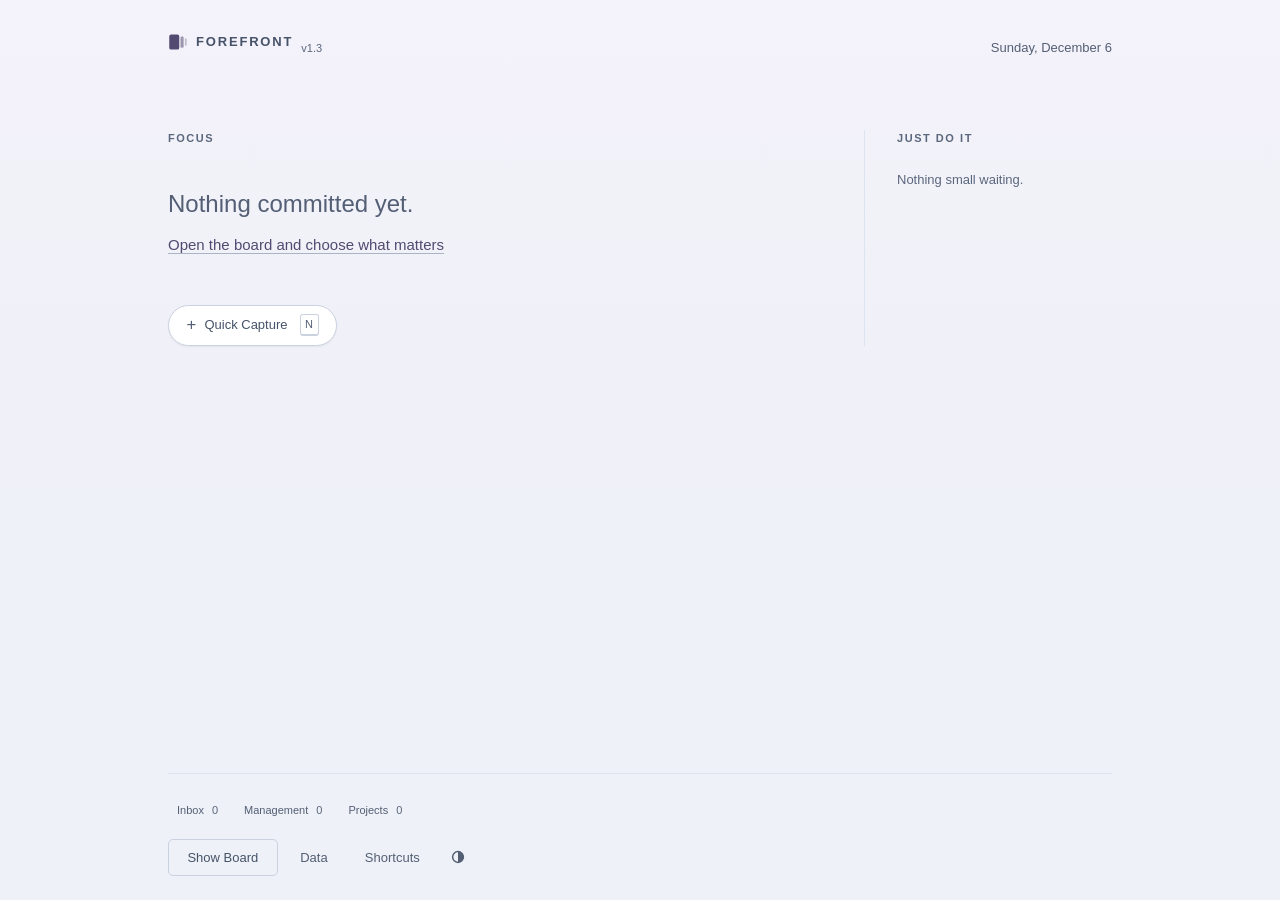
==== commit a0876459: "Version 1.3: a version badge with a changelog, and one footer everywhere Four things, one of which i" ====
--- a/forefront.html
+++ b/forefront.html
@@ -523,6 +523,28 @@
    Wordmark
    ================================================================== */
 
+/* Wordmark and version travel together, so each header still has two ends to
+   space apart rather than three things spread across it. */
+.brand {
+  display: flex;
+  align-items: baseline;
+  gap: var(--space-2);
+}
+
+/* The only place the application says which build you are looking at. Quiet,
+   but a real control — the same board can be opened from a hosted copy, a
+   downloaded file and a folder, and those can be different ages. */
+.version {
+  padding: 0;
+  border: 0;
+  background: none;
+  font-size: var(--size-xs);
+  color: var(--text-faint);
+  font-variant-numeric: tabular-nums;
+  cursor: pointer;
+}
+.version:hover { color: var(--accent-primary); }
+
 /* Sized to be read, not hunted for. This is the only thing on the page that
    says which application you are looking at, and at 11px in --text-muted it
    was quiet enough to disappear — which is the wrong kind of restraint for a
@@ -820,7 +842,7 @@
 
 /* ---- Footer counts ---- */
 
-.focus__footer {
+.app-footer {
   display: flex;
   flex-direction: column;
   gap: var(--space-4);
@@ -858,7 +880,7 @@
 }
 .count--zero .count__value { color: var(--text-faint); font-weight: var(--weight-normal); }
 
-.focus__actions {
+.app-footer__actions {
   display: flex;
   align-items: center;
   gap: var(--space-2);
@@ -1523,6 +1545,70 @@
 /* ---- Import report ---- */
 
 .dialog--report { width: min(40rem, calc(100vw - 2rem)); }
+
+/* ---- Changelog ----
+   Released, newest first. Set as a list you skim rather than release notes you
+   read: the version is the anchor, the date is context, the entries are one
+   line each about something you would notice. */
+
+.dialog--changelog { width: min(38rem, calc(100vw - 2rem)); }
+
+.changelog {
+  display: flex;
+  flex-direction: column;
+  gap: var(--space-5);
+  max-height: 55vh;
+  overflow-y: auto;
+  margin-bottom: var(--space-5);
+  padding-right: var(--space-2);
+}
+
+.changelog__release { display: flex; flex-direction: column; gap: var(--space-2); }
+
+.changelog__version {
+  display: flex;
+  align-items: baseline;
+  gap: var(--space-3);
+  font-size: var(--size-md);
+  font-weight: var(--weight-semi);
+  color: var(--text-primary);
+  font-variant-numeric: tabular-nums;
+  padding-bottom: var(--space-2);
+  border-bottom: 1px solid var(--border-subtle);
+}
+
+.changelog__date {
+  font-size: var(--size-xs);
+  font-weight: var(--weight-normal);
+  color: var(--text-faint);
+}
+
+/* Which one you are actually running. The reason the badge is clickable at all
+   is to answer that, so it is the one thing here allowed any colour. */
+.changelog__now {
+  margin-left: auto;
+  font-size: var(--size-xs);
+  font-weight: var(--weight-medium);
+  color: var(--accent-primary);
+}
+
+.changelog__changes { display: flex; flex-direction: column; gap: var(--space-2); }
+.changelog__changes li {
+  position: relative;
+  padding-left: var(--space-4);
+  font-size: var(--size-sm);
+  color: var(--text-secondary);
+  line-height: var(--leading-normal);
+}
+.changelog__changes li::before {
+  content: "";
+  position: absolute;
+  left: 0;
+  top: 0.62em;
+  width: 6px;
+  height: 1px;
+  background: var(--border-strong);
+}
 .report__lede { font-size: var(--size-sm); color: var(--text-secondary); margin-bottom: var(--space-4); }
 .report__block { margin-top: var(--space-4); }
 .report__heading {
@@ -1711,7 +1797,7 @@
 
 /* Print: the board, on paper, without the chrome. */
 @media print {
-  .focus__capture, .board__actions, .card__done, .card__menu,
+  .focus__capture, .board__actions, .app-footer, .card__done, .card__menu,
   .banner-host, .toasts, .review-prompt__actions { display: none !important; }
   body { background: var(--bg-surface); }
   .card { break-inside: avoid; box-shadow: none; }
@@ -1775,6 +1861,28 @@
   // ---- Data format -------------------------------------------------------
   APP_NAME: 'Forefront',
   SCHEMA_VERSION: 1,
+
+  /**
+   * The application version, shown beside the wordmark and opening the
+   * changelog when clicked.
+   *
+   * MAJOR is not merely "like" SCHEMA_VERSION — it IS SCHEMA_VERSION, and
+   * selftest.js fails if they ever disagree. That makes the version number
+   * answer the only question that can actually cost you anything: whether a
+   * file this version wrote can be read by the copy on your other machine.
+   * Anything 1.x reads anything else 1.x.
+   *
+   *   MAJOR  the data format changed. Bump SCHEMA_VERSION, write the
+   *          migration in model.js, and bump this to match.
+   *   MINOR  something you would notice while using it — a new capability, a
+   *          changed interaction, a reversed non-goal.
+   *   PATCH  fixes, wording, performance, docs. Nothing you would notice as a
+   *          change in behaviour.
+   *
+   * Every bump gets an entry at the top of js/changelog.js, written for the
+   * person using Forefront rather than the person who wrote the commit.
+   */
+  VERSION: '1.3',
 
   // ---- The numbers that shape the product --------------------------------
 
@@ -1900,6 +2008,71 @@
  * without ever moving anything or hurting legibility.
  */
 FF.ACCENT_FAMILIES = ['slate', 'steel', 'navy', 'stone', 'heather'];
+  </script>
+  <script>
+// ===== js/changelog.js =====
+'use strict';
+
+/**
+ * Forefront — what changed, in the user's words.
+ *
+ * Kept here rather than in a CHANGELOG.md because the application has to be
+ * able to show it: there is no network, so it cannot fetch a file, and the
+ * version badge in the header opens this list directly.
+ *
+ * Write entries for the person using Forefront, not for whoever wrote the
+ * commit. "In Progress now holds three and refuses a fourth" — not "enforce
+ * FOCUS_COMMITMENTS in the action layer". If an entry cannot be phrased as
+ * something you would notice, it belongs in the git history and not here.
+ *
+ * Newest first. The top entry's version must equal C.VERSION; selftest.js
+ * checks that, along with the rule that the major version IS the schema
+ * version. See the versioning note in CLAUDE.md.
+ */
+
+(function (FF) {
+  FF.CHANGELOG = [
+    {
+      version: '1.3',
+      date: '2026-08-28',
+      changes: [
+        'The whole application is now available as a single file, for machines where nothing can be installed.',
+        'There is a hosted copy you can just open, which works in Safari and Firefox as well as Chrome.',
+        'Opening index.html without the folder it came from now explains itself instead of showing a blank page.',
+        'Install instructions rewritten — Forefront never needed a server, and used to imply it did.'
+      ]
+    },
+    {
+      version: '1.2',
+      date: '2026-08-27',
+      changes: [
+        'A cooler, calmer palette. The five weekly accents now all sit in a narrow blue-grey range.',
+        'In Progress holds three and refuses a fourth, naming what is in the way. It will not swap one out for you.',
+        'Just Do It sits beside your commitments in Focus, capped at five, so chores are to hand without becoming the page.',
+        'The wordmark and mark are larger, so it is obvious which application you are looking at.'
+      ]
+    },
+    {
+      version: '1.1',
+      date: '2026-08-26',
+      changes: [
+        'Light, dark, or match your system — from the header, or with T.',
+        'A mark of its own, beside the wordmark and on the browser tab.',
+        'Import understands what an assistant actually writes: comments, loose lane names, or a bare list of titles.',
+        'Export can annotate itself, so you can hand the format to an assistant along with your board.',
+        'Importing can add to your board instead of replacing it.'
+      ]
+    },
+    {
+      version: '1.0',
+      date: '2026-08-26',
+      changes: [
+        'Focus View, the board, Quick Capture, the Monday review and the Data panel.',
+        'Everything you have is in one JSON file you own, with an optional data file Forefront writes straight through to.'
+      ]
+    }
+  ];
+})(window.FF);
   </script>
   <script>
 // ===== js/theme.js =====
@@ -3845,7 +4018,26 @@
   var PICKER_OPTS = {
     types: [{ description: 'Forefront data', accept: { 'application/json': ['.json'] } }],
     excludeAcceptAllOption: false,
-    multiple: false
+    multiple: false,
+
+    /**
+     * Where the file dialog opens.
+     *
+     * A page cannot point this at its own folder, and should not want to. It
+     * has no idea where it is on disk — a `file://` page knows its URL but the
+     * picker will not accept one — and putting the data beside the application
+     * is the wrong place anyway: next to a cloned repository it is one
+     * mistaken `git add` from being published, and next to a downloaded
+     * forefront.html it is next to a file you overwrite to update.
+     *
+     * So: `id` makes the browser remember whichever folder you chose last
+     * time, per picker, which is the behaviour people actually want after the
+     * first run. `startIn` only applies before there is one to remember, and
+     * Documents is a better first guess than Downloads. Both are quietly
+     * ignored by browsers that do not implement them.
+     */
+    id: 'forefront-data',
+    startIn: 'documents'
   };
 
   /** Probe IndexedDB once, and let anyone who needs the answer wait for it. */
@@ -3915,7 +4107,9 @@
     }
     return window.showSaveFilePicker({
       suggestedName: C.DEFAULT_FILENAME,
-      types: PICKER_OPTS.types
+      types: PICKER_OPTS.types,
+      id: PICKER_OPTS.id,
+      startIn: PICKER_OPTS.startIn
     }).then(function (picked) {
       return picked.getFile().then(function (file) {
         return { ok: true, handle: picked, file: file, stamp: stampOf(file), fileName: file.name };
@@ -4656,13 +4850,69 @@
     return button;
   }
 
+  /**
+   * The version badge that sits beside the wordmark in both views.
+   *
+   * Quiet enough to ignore and specific enough to be worth clicking: it is the
+   * only place the application says which build you are looking at, which
+   * matters now that the same board can be opened from a hosted copy, a single
+   * file and a folder that may all be different ages.
+   */
+  function versionTag(onSelect) {
+    return el('button', {
+      type: 'button',
+      class: 'version',
+      title: 'What changed in ' + FF.C.APP_NAME + ' ' + FF.C.VERSION,
+      'aria-label': FF.C.APP_NAME + ' version ' + FF.C.VERSION + ' — see what changed',
+      text: 'v' + FF.C.VERSION,
+      onclick: onSelect
+    });
+  }
+
+  /**
+   * The footer, identical in every view.
+   *
+   * It used to exist only in Focus, with the same controls duplicated into the
+   * top-right of the board — so Data and Shortcuts were in two different places
+   * depending on where you happened to be. They are utilities, not part of
+   * either view, and now they live in one place that does not move.
+   *
+   * The view-switch button is the only thing that differs, because it is the
+   * only thing that means something different in each place.
+   *
+   *   opts.leading   a node for the left-hand side (Focus puts lane counts there)
+   *   opts.primary   {label, onClick} — the view switch
+   */
+  function appFooter(actions, opts) {
+    opts = opts || {};
+
+    return el('footer', { class: 'app-footer' }, [
+      opts.leading || el('div', { class: 'app-footer__leading' }),
+      el('div', { class: 'app-footer__actions' }, [
+        opts.primary ? el('button', {
+          type: 'button', class: 'btn btn--ghost', text: opts.primary.label,
+          onclick: opts.primary.onClick
+        }) : null,
+        el('button', {
+          type: 'button', class: 'btn btn--faint', text: 'Data',
+          onclick: actions.openData
+        }),
+        el('button', {
+          type: 'button', class: 'btn btn--faint', text: 'Shortcuts',
+          onclick: actions.showHelp
+        }),
+        themeControl(actions.rerender)
+      ])
+    ]);
+  }
+
   function prefersReducedMotion() {
     return window.matchMedia && window.matchMedia('(prefers-reduced-motion: reduce)').matches;
   }
 
   FF.ui = {
     el: el, clear: clear, $: $, $$: $$,
-    svgNode: svgNode, icon: icon, themeControl: themeControl,
+    svgNode: svgNode, icon: icon, themeControl: themeControl, versionTag: versionTag, appFooter: appFooter,
     formatToday: formatToday, formatShort: formatShort, formatTime: formatTime,
     openDialog: openDialog, confirmDialog: confirmDialog, anyDialogOpen: anyDialogOpen,
     toast: toast, setBanner: setBanner, announce: announce,
@@ -5115,9 +5365,14 @@
 
   function renderHeader(data, actions) {
     return el('header', { class: 'focus__header' }, [
-      el('p', { class: 'wordmark' }, [
-        ui.icon('mark', 'wordmark__mark'),
-        el('span', { text: 'Forefront' })
+      // Wordmark and version are one group so the header still has two ends to
+      // space apart, rather than three things spread across it.
+      el('div', { class: 'brand' }, [
+        el('p', { class: 'wordmark' }, [
+          ui.icon('mark', 'wordmark__mark'),
+          el('span', { text: 'Forefront' })
+        ]),
+        ui.versionTag(actions.showChangelog)
       ]),
       el('p', { class: 'focus__date', text: ui.formatToday() })
     ]);
@@ -5218,24 +5473,10 @@
       ]);
     });
 
-    return el('footer', { class: 'focus__footer' }, [
-      el('div', { class: 'counts' }, lanes),
-      el('div', { class: 'focus__actions' }, [
-        el('button', {
-          type: 'button', class: 'btn btn--ghost', text: 'Show Board',
-          onclick: function () { actions.showBoard(); }
-        }),
-        el('button', {
-          type: 'button', class: 'btn btn--faint', text: 'Data',
-          onclick: actions.openData
-        }),
-        el('button', {
-          type: 'button', class: 'btn btn--faint', text: 'Shortcuts',
-          onclick: actions.showHelp
-        }),
-        ui.themeControl(actions.rerender)
-      ])
-    ]);
+    return ui.appFooter(actions, {
+      leading: el('div', { class: 'counts' }, lanes),
+      primary: { label: 'Show Board', onClick: function () { actions.showBoard(); } }
+    });
   }
 
   /**
@@ -5291,7 +5532,10 @@
           FF.LANES.filter(function (l) { return l.id !== 'inbox'; })
                   .map(function (lane) { return renderLane(lane, data, counts, actions, options); })
         )
-      ])
+      ]),
+      ui.appFooter(actions, {
+        primary: { label: 'Focus', onClick: actions.showFocus }
+      })
     ]);
 
     return board;
@@ -5299,23 +5543,24 @@
 
   function renderHeader(actions) {
     return el('header', { class: 'board__header' }, [
-      el('button', {
-        type: 'button', class: 'wordmark wordmark--button',
-        title: 'Back to Focus', 'aria-label': 'Back to Focus',
-        onclick: actions.showFocus
-      }, [
-        ui.icon('mark', 'wordmark__mark'),
-        el('span', { text: 'Forefront' })
+      el('div', { class: 'brand' }, [
+        el('button', {
+          type: 'button', class: 'wordmark wordmark--button',
+          title: 'Back to Focus', 'aria-label': 'Back to Focus',
+          onclick: actions.showFocus
+        }, [
+          ui.icon('mark', 'wordmark__mark'),
+          el('span', { text: 'Forefront' })
+        ]),
+        ui.versionTag(actions.showChangelog)
       ]),
+      // Only what you do FROM the board. Data, Shortcuts and the theme moved
+      // to the shared footer so they are in the same place in every view.
       el('div', { class: 'board__actions' }, [
         el('button', { type: 'button', class: 'btn btn--quiet', 'data-capture-trigger': '', onclick: actions.capture }, [
           el('span', { 'aria-hidden': 'true', text: '+ ' }),
           el('span', { text: 'Quick Capture' })
-        ]),
-        el('button', { type: 'button', class: 'btn btn--primary', text: 'Focus', onclick: actions.showFocus }),
-        el('button', { type: 'button', class: 'btn btn--faint', text: 'Data', onclick: actions.openData }),
-        el('button', { type: 'button', class: 'btn btn--faint', text: 'Shortcuts', onclick: actions.showHelp }),
-        ui.themeControl(actions.rerender)
+        ])
       ])
     ]);
   }
@@ -6749,7 +6994,7 @@
       // what happened when the commitments moved one level down into
       // .focus__body and this still pointed at .focus__main.
       if (prompt) focusNode.insertBefore(prompt, focusNode.querySelector('.focus__body'));
-      if (indicator) focusNode.querySelector('.focus__actions').appendChild(indicator);
+      if (indicator) focusNode.querySelector('.app-footer__actions').appendChild(indicator);
       if (switched) focusNode.classList.add('view-enter');
       root.appendChild(focusNode);
     }
@@ -7274,6 +7519,51 @@
     ui.toast('Theme: ' + FF.theme.describe(), 'info');
   }
 
+  /**
+   * What changed, from the version badge beside the wordmark.
+   *
+   * Worth having in the application rather than only in the repository: the
+   * same board can be opened from a hosted copy, a downloaded file and a
+   * folder, and those three can be different ages. The badge tells you which
+   * one you are looking at; this tells you what that means.
+   */
+  function showChangelog() {
+    ui.openDialog({
+      className: 'dialog--changelog',
+      labelledBy: 'changelog-title',
+      build: function (close) {
+        return el('div', { class: 'dialog__body' }, [
+          el('h2', { class: 'dialog__title', id: 'changelog-title',
+                     text: C.APP_NAME + ' ' + C.VERSION }),
+          el('p', { class: 'dialog__message', text:
+            'What has changed, newest first. Anything numbered ' +
+            C.SCHEMA_VERSION + '.x reads anything else numbered ' +
+            C.SCHEMA_VERSION + '.x, so your data moves between them freely.' }),
+
+          el('div', { class: 'changelog' }, FF.CHANGELOG.map(function (release, i) {
+            return el('section', { class: 'changelog__release' }, [
+              el('h3', { class: 'changelog__version' }, [
+                el('span', { text: release.version }),
+                el('span', { class: 'changelog__date', text: release.date }),
+                i === 0 ? el('span', { class: 'changelog__now', text: 'you have this' }) : null
+              ]),
+              el('ul', { class: 'changelog__changes' }, release.changes.map(function (change) {
+                return el('li', { text: change });
+              }))
+            ]);
+          })),
+
+          el('div', { class: 'dialog__actions' }, [
+            el('button', {
+              type: 'button', class: 'btn btn--primary', text: 'Close',
+              'data-autofocus': '', onclick: function () { close(); }
+            })
+          ])
+        ]);
+      }
+    });
+  }
+
   function showHelp() {
     var rows = [
       [C.CAPTURE_KEY_LABEL, 'Quick Capture'],
@@ -7384,6 +7674,7 @@
     showFocus: showFocus,
     openData: openData,
     showHelp: showHelp,
+    showChangelog: showChangelog,
     startReview: startReview,
     deferReview: deferReview,
     skipReview: skipReview,
@@ -7413,5 +7704,52 @@
   }
 })(window.FF);
   </script>
+
+  <!-- If css/ and js/ did not travel with this file, everything above is a
+       blank sheet with nothing visibly wrong in it: no error, no console
+       message a normal person will look at, just a white page. Copying
+       index.html on its own is the obvious thing to try and it fails silently,
+       so the file says what happened instead.
+
+       This cannot fire when the folder is intact — FF.app only exists once
+       js/app.js has run, and deferred scripts all execute before
+       DOMContentLoaded. In the built forefront.html everything is inlined, so
+       it never fires there either. -->
+  <script>
+    document.addEventListener('DOMContentLoaded', function () {
+      // Only the scripts are worth detecting. A missing css/ leaves a working
+      // but unstyled app, which is obvious on sight; a missing js/ leaves a
+      // blank page, which is not. Chrome also still reports a stylesheet
+      // object for a <link> that failed to load, so testing for that would be
+      // a check that quietly never fires.
+      if (window.FF && window.FF.app) return;
+
+      function line(text, style) {
+        var p = document.createElement('p');
+        p.textContent = text;
+        p.setAttribute('style', 'margin:0 0 14px;' + (style || ''));
+        return p;
+      }
+
+      var box = document.createElement('div');
+      box.setAttribute('style',
+        'max-width:34rem;margin:12vh auto;padding:28px 30px;border:1px solid #cad2e0;' +
+        'border-radius:8px;background:#fff;color:#1a2436;' +
+        'font:16px/1.6 -apple-system,BlinkMacSystemFont,"Segoe UI",Roboto,sans-serif;');
+
+      box.appendChild(line('Forefront could not start.',
+        'font-size:21px;font-weight:600;margin-bottom:16px;'));
+      box.appendChild(line(
+        'This file needs the css and js folders that came with it, sitting beside ' +
+        'it in the same place. Copying index.html on its own does not bring them along.',
+        'color:#465369;'));
+      box.appendChild(line(
+        'Either copy the whole folder, or use forefront.html — that is the entire ' +
+        'application in a single file and needs nothing next to it.',
+        'color:#465369;margin-bottom:0;'));
+
+      document.body.replaceChildren(box);
+    });
+  </script>
 </body>
 </html>
